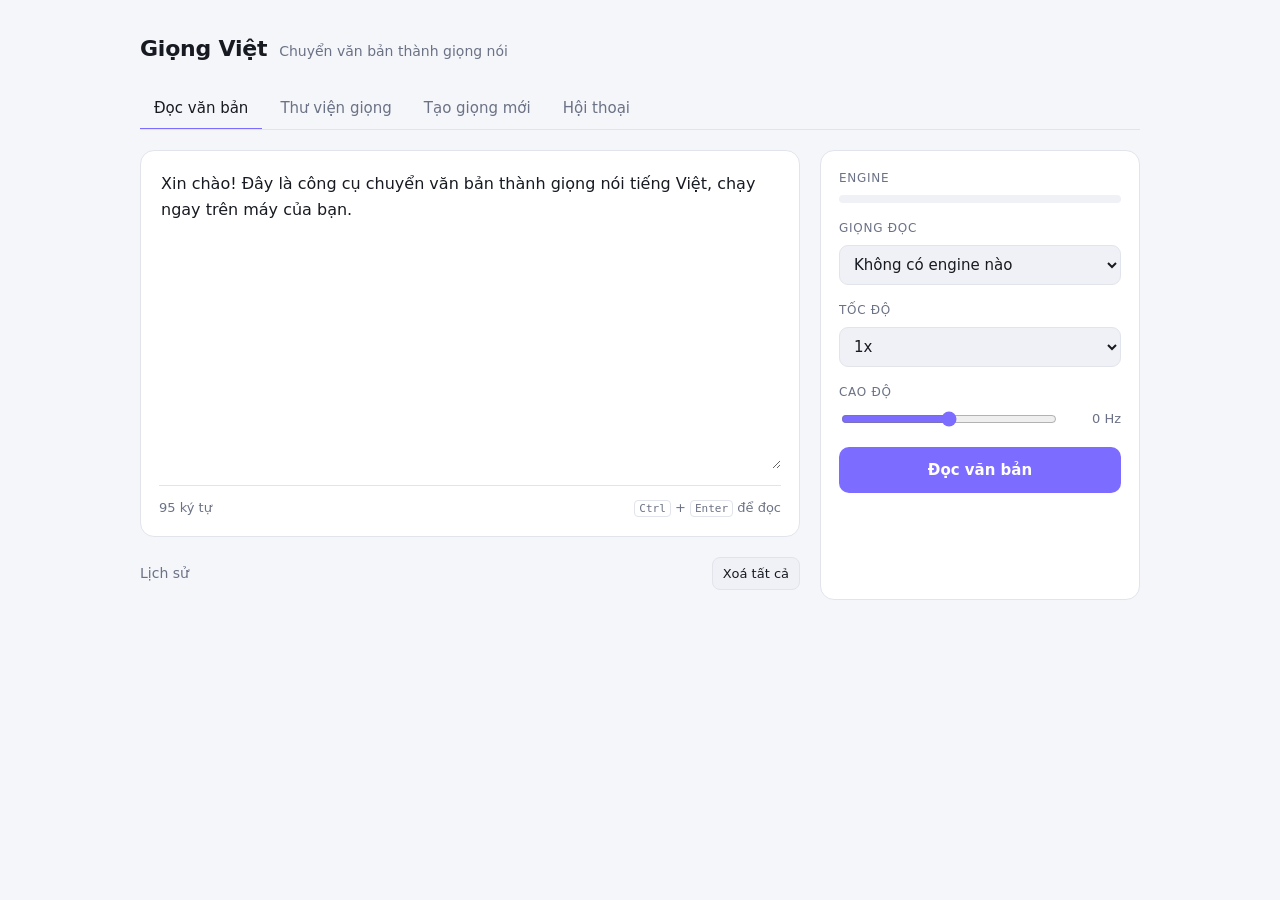
==== static/index.html @ 8b3cb7c2 "Enhance cache management and voice label handling; update UI for emotion tags and history display" ====
<!DOCTYPE html>
<html lang="vi">
<head>
<meta charset="utf-8" />
<meta name="viewport" content="width=device-width, initial-scale=1" />
<title>Giọng Việt — Text to Speech</title>
<style>
  :root {
    --bg: #0f1115; --panel: #171a21; --panel-2: #1e222b; --line: #2a2f3a;
    --text: #e8eaf0; --muted: #8b93a7; --accent: #7c6cff; --accent-2: #5b4ee0;
    --ok: #3ecf8e; --err: #ff6b6b; --warn: #e0a800; --radius: 14px;
  }
  @media (prefers-color-scheme: light) {
    :root { --bg:#f5f6fa; --panel:#fff; --panel-2:#f0f1f6; --line:#e2e4ec; --text:#171a21; --muted:#6b7285; }
  }
  * { box-sizing: border-box; }
  body { margin:0; background:var(--bg); color:var(--text);
         font: 15px/1.5 system-ui, -apple-system, "Segoe UI", Roboto, sans-serif; }
  .wrap { max-width: 1040px; margin: 0 auto; padding: 32px 20px 60px; }
  header { display:flex; align-items:baseline; gap:12px; margin-bottom: 24px; }
  h1 { font-size: 22px; margin:0; letter-spacing:-.01em; }
  header span { color: var(--muted); font-size: 14px; }
  .grid { display:grid; grid-template-columns: minmax(0,1fr) 320px; gap: 20px; }
  @media (max-width: 820px) { .grid { grid-template-columns: minmax(0,1fr); } }
  .card { background:var(--panel); border:1px solid var(--line); border-radius:var(--radius); padding:18px; }
  textarea { width:100%; min-height: 300px; resize: vertical; background:transparent; color:var(--text);
             border:none; outline:none; font: inherit; font-size:16px; line-height:1.65; }
  .bar { display:flex; justify-content:space-between; align-items:center; margin-top:10px;
         padding-top:12px; border-top:1px solid var(--line); color:var(--muted); font-size:13px; }
  label.lb { display:block; font-size:12px; text-transform:uppercase; letter-spacing:.06em;
             color:var(--muted); margin: 16px 0 8px; }
  aside > label.lb:first-child { margin-top: 0; }
  .seg { display:grid; grid-template-columns:repeat(auto-fit,minmax(0,1fr)); background:var(--panel-2); border-radius:10px; padding:4px; gap:4px; }
  .seg button { border:0; background:transparent; color:var(--muted); padding:9px 6px; border-radius:7px;
                cursor:pointer; font:inherit; font-size:13.5px; line-height:1.25; }
  .seg button small { display:block; font-size:11.5px; opacity:.8; }
  .seg button.on { background:var(--panel); color:var(--text); box-shadow:0 1px 3px rgba(0,0,0,.25); }
  .seg button:disabled { opacity:.4; cursor:not-allowed; }
  select, input[type=text] { width:100%; background:var(--panel-2); color:var(--text); border:1px solid var(--line);
           border-radius:9px; padding:9px 10px; font:inherit; }
  .range { display:flex; align-items:center; gap:10px; }
  .range input { flex:1; accent-color: var(--accent); }
  .range output { width:52px; text-align:right; font-variant-numeric: tabular-nums; color:var(--muted); font-size:13px; }
  .drop { display:block; border:1.5px dashed var(--line); border-radius:10px; padding:14px; text-align:center; color:var(--muted);
          font-size:13px; cursor:pointer; }
  .drop.has { border-style:solid; border-color:var(--accent); color:var(--text); }
  .drop input { display:none; }
  .hint { color:var(--muted); font-size:12.5px; margin-top:6px; }
  .go { width:100%; margin-top:18px; padding:12px; border:0; border-radius:10px; cursor:pointer;
        background:var(--accent); color:#fff; font:inherit; font-weight:600; font-size:15px; }
  .go:hover { background:var(--accent-2); }
  .go:disabled { opacity:.6; cursor:progress; }
  .msg { margin-top:10px; font-size:13px; min-height: 1em; }
  .msg.err { color: var(--err); } .msg.ok { color: var(--ok); } .msg.warn { color: var(--warn); }
  .hidden { display:none !important; }
  .history { margin-top: 20px; }
  .history h2 { font-size: 14px; color: var(--muted); font-weight:500; margin: 0 0 10px; }
  .item { background:var(--panel); border:1px solid var(--line); border-radius:12px; padding:12px 14px; margin-bottom:10px; }
  .item .meta { display:flex; justify-content:space-between; gap:10px; font-size:12.5px; color:var(--muted); margin-bottom:8px; }
  .item .txt { font-size:13.5px; margin-bottom:8px; white-space:nowrap; overflow:hidden; text-overflow:ellipsis; }
  .item audio { width:100%; height: 36px; }
  .item a { color: var(--accent); text-decoration:none; }
  .spin { display:inline-block; width:14px; height:14px; border:2px solid #fff6; border-top-color:#fff;
          border-radius:50%; animation: s .7s linear infinite; vertical-align:-2px; margin-right:6px; }
  @keyframes s { to { transform: rotate(360deg); } }
  kbd { font: 11px ui-monospace, monospace; border:1px solid var(--line); border-radius:4px; padding:1px 4px; }
  .chips { display:flex; flex-wrap:wrap; gap:6px; margin-top:10px; }
  .chips button { background:var(--panel-2); color:var(--text); border:1px solid var(--line); border-radius:999px;
                  padding:3px 11px; font:inherit; font-size:12.5px; cursor:pointer; }
  .chips button:hover { border-color:var(--accent); }
  .tabs { display:flex; gap:4px; margin-bottom:20px; border-bottom:1px solid var(--line); overflow-x:auto; scrollbar-width:none; }
  .tabs button { white-space:nowrap; }
  .tabs button { background:none; border:0; border-bottom:2px solid transparent; color:var(--muted); padding:8px 14px;
                 font:inherit; cursor:pointer; margin-bottom:-1px; }
  .tabs button.on { color:var(--text); border-bottom-color:var(--accent); }
  .toolbar { display:grid; grid-template-columns: minmax(0,1fr) 150px 150px 170px auto; gap:10px; margin-bottom:14px; }
  @media (max-width: 820px) { .toolbar { grid-template-columns: 1fr 1fr; } .toolbar input { grid-column: 1 / -1; } }
  .vgrid { display:grid; grid-template-columns: repeat(auto-fill, minmax(250px, 1fr)); gap:14px; }
  .vcard { background:var(--panel); border:1px solid var(--line); border-radius:12px; padding:14px; display:flex; flex-direction:column; gap:8px; min-width:0; }
  .vtop { display:flex; justify-content:space-between; align-items:flex-start; gap:8px; }
  .vname { font-weight:600; overflow-wrap:anywhere; }
  .vmeta { color:var(--muted); font-size:12.5px; }
  .vdesc { font-size:13px; color:var(--muted); overflow-wrap:anywhere; }
  .vtags { display:flex; flex-wrap:wrap; gap:5px; }
  .vtags span { background:var(--panel-2); border-radius:999px; padding:1px 9px; font-size:12px; color:var(--muted); }
  .badge { background:var(--accent); color:#fff; border-radius:6px; padding:0 6px; font-size:11px; font-weight:600; margin-left:6px; vertical-align:1px; }
  .vcard.dim { opacity:.55; }
  .hhead { display:flex; justify-content:space-between; align-items:center; margin-bottom:10px; }
  .hhead h2 { margin:0 !important; }
  .hact { display:flex; gap:6px; margin-top:8px; }
  .warn-ic { color:var(--warn); cursor:help; }
  input[type=number] { width:100%; background:var(--panel-2); color:var(--text); border:1px solid var(--line); border-radius:9px; padding:9px 10px; font:inherit; }
  .crow { display:grid; grid-template-columns:72px 1fr; gap:8px; align-items:center; margin-bottom:8px; }
  .crow b { overflow-wrap:anywhere; }
  .dline { display:grid; grid-template-columns:auto auto minmax(0,1fr) auto; gap:8px; align-items:center; padding:8px 0; border-top:1px solid var(--line); }
  .dline .who { font-weight:600; color:var(--accent); }
  .dline .dtext { font-size:13.5px; overflow-wrap:anywhere; }
  .dline .dact { display:flex; gap:6px; }
  .dline .dtext small { display:block; color:var(--err); }
  .mixgrid { display:grid; grid-template-columns:1fr 1fr; gap:16px; }
  @media (max-width: 820px) { .mixgrid { grid-template-columns:1fr; } }
  .mixrow { display:flex; gap:8px; margin-top:8px; }
  .mixrow select { flex:1; }
  .mixslider { display:grid; grid-template-columns:minmax(0,1fr) minmax(160px,2fr) minmax(0,1fr); align-items:center; gap:12px; margin-top:24px; }
  .mixslider input { accent-color:var(--accent); width:100%; }
  .mixend { font-size:13px; overflow-wrap:anywhere; }
  .mixend:last-child { text-align:right; }
  .mixbtns { display:flex; gap:12px; align-items:center; flex-wrap:wrap; margin-top:14px; }
  .mixbtns .chk { margin-top:0; }
  .mixaudio { width:100%; margin-top:12px; }
  .vact { display:flex; gap:6px; margin-top:auto; padding-top:4px; }
  .btn { background:var(--panel-2); color:var(--text); border:1px solid var(--line); border-radius:8px; padding:6px 10px;
         font:inherit; font-size:13px; cursor:pointer; }
  .btn:hover { border-color:var(--accent); }
  .btn:disabled { opacity:.6; cursor:progress; }
  .btn.pri { background:var(--accent); border-color:var(--accent); color:#fff; font-weight:600; }
  .btn.pri:hover { background:var(--accent-2); }
  .btn.fav { border:0; background:none; padding:0 2px; font-size:18px; line-height:1; color:var(--muted); }
  .btn.fav.on { color:var(--err); }
  .vact .pri { flex:1; }
  dialog { background:var(--panel); color:var(--text); border:1px solid var(--line); border-radius:var(--radius);
           padding:20px; width:min(460px, 92vw); }
  dialog::backdrop { background:rgba(0,0,0,.55); }
  dialog h3 { margin:0 0 4px; font-size:17px; }
  .row2 { display:grid; grid-template-columns:1fr 1fr; gap:10px; }
  .recrow { display:flex; align-items:center; gap:10px; margin-top:8px; font-size:13px; color:var(--muted); }
  .chk { display:flex; gap:8px; align-items:flex-start; margin-top:14px; font-size:13.5px; cursor:pointer; }
  .chk input { margin-top:3px; accent-color:var(--accent); }
  .dlgbtns { display:flex; justify-content:flex-end; gap:8px; margin-top:16px; }
  /* Điện thoại / máy tính bảng: ô soạn → cài đặt (nút tạo audio) → kết quả → lịch sử */
  @media (max-width: 820px) {
    .grid > div:first-child { display:contents; }
    .grid > div:first-child > :first-child { order:1; }
    .grid > aside { order:2; }
    .grid > div:first-child > :nth-child(n+2) { order:3; margin-top:0 !important; }
    .wrap { padding:20px 14px 48px; }
    textarea { min-height:200px; }
  }
  @media (max-width: 520px) {
    header { flex-wrap:wrap; gap:2px 10px; }
    .tabs { gap:0; }
    .tabs button { padding:8px 6px; font-size:13px; }
    .toolbar { grid-template-columns:1fr 1fr; }
    .mixslider { grid-template-columns:1fr 1fr; gap:6px 12px; margin-top:18px; }
    .mixslider input { grid-column:1 / -1; grid-row:2; }
    .dline { grid-template-columns:auto minmax(0,1fr) auto; }
    .dline .dtext { grid-column:1 / -1; order:5; }
    .dline .dact { order:3; }
    .item .meta { flex-wrap:wrap; }
    dialog { padding:16px; }
  }
</style>
</head>
<body>
<div class="wrap">
  <header><h1>Giọng Việt</h1><span>Chuyển văn bản thành giọng nói</span></header>
  <nav class="tabs">
    <button data-tab="tts" class="on">Đọc văn bản</button>
    <button data-tab="lib">Thư viện giọng</button>
    <button data-tab="mix">Tạo giọng mới</button>
    <button data-tab="dia">Hội thoại</button>
  </nav>

  <div id="tab-tts">
  <div class="grid">
    <div>
      <div class="card">
        <textarea id="text" placeholder="Nhập hoặc dán văn bản cần đọc…">Xin chào! Đây là công cụ chuyển văn bản thành giọng nói tiếng Việt, chạy ngay trên máy của bạn.</textarea>
        <div class="chips hidden" id="emoBox"></div>
        <div class="bar"><span id="count">0 ký tự</span><span><kbd>Ctrl</kbd> + <kbd>Enter</kbd> để đọc</span></div>
      </div>
      <div class="history" id="historyBox">
        <div class="hhead"><h2>Lịch sử</h2><button type="button" class="btn" id="histClear">Xoá tất cả</button></div>
        <div id="history"></div>
      </div>
    </div>

    <aside class="card">
      <label class="lb">Engine</label>
      <div class="seg" id="engineSeg"></div>

      <label class="lb">Giọng đọc</label>
      <select id="voice"><option>Đang tải…</option></select>
      <div class="hint" id="voiceHint"></div>

      <label class="lb">Tốc độ</label>
      <select id="speed"><option value="0">1x</option><option value="100">2x</option><option value="200">3x</option></select>

      <div id="pitchBox">
        <label class="lb">Cao độ</label>
        <div class="range"><input type="range" id="pitch" min="-50" max="50" step="5" value="0" /><output id="pitchOut">0 Hz</output></div>
      </div>

      <div id="normBox" class="hidden">
        <label class="chk"><input type="checkbox" id="norm" checked /><span>Chuẩn hoá văn bản (số, ngày, đơn vị…)</span></label>
      </div>

      <div id="cloneBox" class="hidden">
        <label class="lb">Nhân bản giọng (tuỳ chọn)</label>
        <label class="drop" id="drop">
          <input type="file" id="ref" accept="audio/*" />
          <span id="dropTxt">Chọn file audio mẫu 3–8 giây<br/>(wav/mp3, giọng rõ, ít tạp âm)</span>
        </label>
        <div class="hint">Khi có file mẫu, giọng đọc ở trên sẽ được bỏ qua. Muốn dùng lại giọng này về sau, hãy thêm vào Thư viện giọng.</div>
      </div>

      <button class="go" id="go">Đọc văn bản</button>
      <div class="msg" id="msg"></div>
    </aside>
  </div>
  </div>

  <section id="tab-dia" class="hidden">
    <div class="grid">
      <div>
        <div class="card">
          <textarea id="diaScript" spellcheck="false" placeholder="[Tên]: lời thoại…">[Lan]: Chào anh, hôm nay anh khoẻ không?
[Minh]: Anh khoẻ, cảm ơn em [cười].

[Lan]: Vậy thì tốt quá, mình đi dạo nhé.</textarea>
          <div class="chips hidden" id="diaEmo"></div>
          <div class="bar"><span id="diaCount">0 dòng</span><span>Dòng trống = nghỉ dài hơn</span></div>
          <div class="msg" id="diaParseMsg"></div>
          <div class="msg warn" id="diaWarn"></div>
        </div>
        <div class="card hidden" id="diaResult" style="margin-top:20px">
          <progress id="diaProg" max="1" value="0" style="width:100%"></progress>
          <div class="hint" id="diaProgTxt"></div>
          <div id="diaOut" class="hidden">
            <audio id="diaAudio" class="mixaudio" controls></audio>
            <div class="hint"><a id="diaWav" href="#">Tải WAV</a> <a id="diaMp3" href="#" class="hidden">· Tải MP3</a></div>
          </div>
          <div id="diaLines" style="margin-top:12px"></div>
        </div>
        <div class="history" style="margin-top:20px">
          <div class="hhead"><h2>Lịch sử hội thoại</h2><button type="button" class="btn" id="diaHistClear">Xoá tất cả</button></div>
          <div id="diaHistory"></div>
        </div>
      </div>
      <aside class="card">
        <label class="lb">Diễn viên</label>
        <div id="diaCast"><div class="hint">Chưa có người nói nào.</div></div>
        <label class="lb">Tốc độ</label>
        <select id="diaSpeed"><option value="0">1x</option><option value="100">2x</option><option value="200">3x</option></select>
        <div class="row2">
          <div><label class="lb">Nghỉ giữa dòng (ms)</label><input type="number" id="diaGap" value="350" min="0" max="5000" /></div>
          <div><label class="lb">Nghỉ giữa đoạn (ms)</label><input type="number" id="diaGapP" value="800" min="0" max="10000" /></div>
        </div>
        <label class="chk"><input type="checkbox" id="diaNorm" checked /><span>Chuẩn hoá văn bản (chỉ giọng VieNeu)</span></label>
        <button class="go" id="diaGo">Tạo audio</button>
        <div class="msg" id="diaMsg"></div>
        <label class="lb">Dự án</label>
        <select id="diaProjects"><option value="">— chưa có dự án —</option></select>
        <div class="row2" style="margin-top:8px"><button type="button" class="btn" id="diaOpen">Mở</button><button type="button" class="btn" id="diaDelProj">Xoá</button></div>
        <input type="text" id="diaProjName" placeholder="Tên dự án để lưu" style="margin-top:8px" />
        <button type="button" class="btn" id="diaSave" style="margin-top:8px;width:100%">Lưu dự án</button>
      </aside>
    </div>
  </section>

  <section id="tab-mix" class="hidden">
    <div class="card">
      <div class="mixgrid">
        <div>
          <label class="lb">Giọng A</label>
          <input type="text" id="mixQA" placeholder="Tìm giọng A…" />
          <div class="mixrow"><select id="mixA"></select><button type="button" class="btn" id="mixPlayA" title="Nghe giọng A">▶</button></div>
        </div>
        <div>
          <label class="lb">Giọng B</label>
          <input type="text" id="mixQB" placeholder="Tìm giọng B…" />
          <div class="mixrow"><select id="mixB"></select><button type="button" class="btn" id="mixPlayB" title="Nghe giọng B">▶</button></div>
        </div>
      </div>
      <div class="mixslider">
        <span class="mixend" id="mixLblB"></span>
        <input type="range" id="mixSlider" min="0" max="1" step="0.01" value="0.5" />
        <span class="mixend" id="mixLblA"></span>
      </div>
      <div class="hint" id="mixPct" style="text-align:center"></div>
      <label class="lb">Câu thử</label>
      <input type="text" id="mixText" />
      <div class="mixbtns">
        <button type="button" class="btn pri" id="mixPreview">Nghe thử</button>
        <label class="chk"><input type="checkbox" id="mixAuto" checked /><span>Tự nghe thử khi thả thanh trượt</span></label>
        <button type="button" class="btn" id="mixSave">Lưu vào thư viện</button>
      </div>
      <div class="msg" id="mixMsg"></div>
      <audio id="mixAudio" class="mixaudio" controls></audio>
    </div>
  </section>

  <section id="tab-lib" class="hidden">
    <div class="toolbar">
      <input type="text" id="libQ" placeholder="Tìm theo tên, thẻ, mô tả…" />
      <select id="libGender"><option value="">Mọi giới tính</option><option value="nam">Nam</option><option value="nữ">Nữ</option></select>
      <select id="libRegion"><option value="">Mọi vùng miền</option><option value="bac">Bắc</option><option value="trung">Trung</option><option value="nam">Nam</option></select>
      <select id="libScope"><option value="">Tất cả giọng</option><option value="fav">Yêu thích</option><option value="mine">Giọng của tôi</option><option value="preset">Giọng dựng sẵn</option></select>
      <button class="btn pri" id="libAdd" type="button">+ Thêm giọng</button>
    </div>
    <div class="msg" id="libMsg"></div>
    <div class="vgrid" id="libGrid"></div>
  </section>

  <dialog id="dlg">
    <form id="dlgForm" method="dialog">
      <h3 id="dlgTitle">Thêm giọng</h3>
      <label class="lb">Tên giọng</label>
      <input type="text" id="fName" maxlength="60" />
      <div id="fCreateOnly">
        <label class="lb">Engine</label>
        <select id="fEngine"></select>
        <label class="lb">Audio mẫu (3–10 giây là tốt nhất)</label>
        <label class="drop" id="fDrop">
          <input type="file" id="fFile" accept="audio/*" />
          <span id="fDropTxt">Kéo thả file vào đây hoặc bấm để chọn<br/>(wav/mp3, giọng rõ, ít tạp âm)</span>
        </label>
        <div class="recrow"><button type="button" class="btn" id="fRec">● Ghi âm</button><span id="fRecTime"></span></div>
        <div class="hint" id="fInfo"></div>
      </div>
      <div class="row2">
        <div><label class="lb">Giới tính</label>
          <select id="fGender"><option value="">Không rõ</option><option value="nam">Nam</option><option value="nữ">Nữ</option></select></div>
        <div><label class="lb">Vùng miền</label>
          <select id="fRegion"><option value="">Không rõ</option><option value="bac">Bắc</option><option value="trung">Trung</option><option value="nam">Nam</option></select></div>
      </div>
      <label class="lb">Thẻ (cách nhau bằng dấu phẩy)</label>
      <input type="text" id="fTags" placeholder="ví dụ: kể chuyện, ấm áp" />
      <label class="lb">Mô tả</label>
      <input type="text" id="fDesc" maxlength="300" />
      <label class="chk" id="fConsentBox"><input type="checkbox" id="fConsent" /><span>Tôi là chủ giọng nói này hoặc đã được người đó đồng ý</span></label>
      <div class="msg err" id="fErr"></div>
      <div class="dlgbtns">
        <button type="button" class="btn" id="fCancel">Huỷ</button>
        <button type="submit" class="btn pri" id="fSave">Lưu giọng</button>
      </div>
    </form>
  </dialog>
</div>

<script>
const $ = (id) => document.getElementById(id);
const state = { engine: "edge", engines: {}, voices: {} };

const fmtPitch = (v) => (v > 0 ? "+" : "") + v + " Hz";
const setMsg = (t, cls = "") => { $("msg").textContent = t; $("msg").className = "msg " + cls; };

function updateCount() { $("count").textContent = $("text").value.length.toLocaleString("vi-VN") + " ký tự"; }

async function api(url, opts) {
  const res = await fetch(url, opts);
  if (!res.ok) {
    let err = res.statusText;
    try { err = (await res.json()).error || err; } catch {}
    throw new Error(err);
  }
  return res;
}

async function loadVoices(engine) {
  const sel = $("voice");
  if (state.voices[engine]) return fillVoices(state.voices[engine]);
  sel.innerHTML = "<option>Đang tải…</option>";
  sel.disabled = true;
  $("voiceHint").textContent = state.engines[engine]?.loaded === false
    ? "Lần đầu sẽ tải model (vài trăm MB), có thể mất vài phút…" : "";
  try {
    const list = await (await api("/api/voices/" + engine)).json();
    state.voices[engine] = list;
    state.engines[engine].loaded = true;
    if (state.engine === engine) fillVoices(list);
  } catch (e) {
    if (state.engine === engine) { sel.innerHTML = "<option>Không tải được</option>"; $("voiceHint").textContent = e.message; }
  }
}

// Option cho dropdown giọng: giọng không dùng được (vd. giọng mix tạo ở mode khác) bị làm mờ kèm ghi chú.
const voiceOpt = (text, v, value = v.id) => {
  const unusable = v.usable === false;
  const o = new Option(text + (unusable ? ` — ${v.unusable_reason}` : ""), value);
  o.disabled = unusable;
  return o;
};

function fillVoices(list) {
  const sel = $("voice");
  const saved = localStorage.getItem("voice:" + state.engine);
  const opt = (v) => voiceOpt((v.favorite ? "♥ " : "") + (v.source === "preset" ? v.label : (v.source === "mix" ? "🎚️ " : "🎙️ ") + v.label), v);
  const groups = [
    ["Yêu thích", list.filter(v => v.favorite)],
    ["Giọng của tôi", list.filter(v => v.source !== "preset" && !v.favorite)],
    ["Giọng dựng sẵn", list.filter(v => v.source === "preset" && !v.favorite)],
  ].filter(([, g]) => g.length);
  sel.innerHTML = "";
  if (groups.length === 1) sel.append(...groups[0][1].map(opt));
  else for (const [name, g] of groups) {
    const og = document.createElement("optgroup");
    og.label = name;
    og.append(...g.map(opt));
    sel.append(og);
  }
  if (saved && list.some(v => v.id === saved && v.usable !== false)) sel.value = saved;
  sel.disabled = false;
  $("voiceHint").textContent = "";
}

const caps = () => state.engines[state.engine]?.capabilities || {};

function renderEngines() {
  const seg = $("engineSeg");
  seg.innerHTML = "";
  for (const [id, e] of Object.entries(state.engines)) {
    const b = document.createElement("button");
    b.dataset.engine = id;
    b.append(e.label);
    const small = document.createElement("small");
    small.textContent = e.available ? e.description : `chưa cài · ${e.install_hint}`;
    b.append(small);
    if (!e.available) { b.disabled = true; b.title = `Chưa cài ${e.label}: ${e.install_hint}`; }
    b.addEventListener("click", () => setEngine(id));
    seg.append(b);
  }
}

// Thanh nút chèn thẻ cảm xúc dùng chung cho ô văn bản (tab Đọc) và ô kịch bản (tab Hội thoại).
// longPause: ở tab Đọc là xuống dòng (VieNeu tách thành đoạn mới, nghỉ ≥ 0.7 s); ở tab Hội thoại là dòng trống
// (khoảng nghỉ paragraph_gap_ms do server chèn, đúng với mọi engine).
function emotionBar(box, ta, tags, longPause = "\n") {
  box.replaceChildren();
  box.classList.remove("hidden");
  const add = (label, text, title) => {
    const b = document.createElement("button");
    b.type = "button";
    b.textContent = label;
    if (title) b.title = title;
    b.addEventListener("click", () => {
      const next = ta.value[ta.selectionEnd] ?? "";
      ta.setRangeText(text.endsWith(" ") && /\s/.test(next) ? text.trimEnd() : text, ta.selectionStart, ta.selectionEnd, "end");
      ta.focus();
      ta.dispatchEvent(new Event("input")); // cập nhật bộ đếm / parse kịch bản
    });
    box.append(b);
  };
  for (const tag of tags) add(tag, tag);
  add("Nghỉ ngắn", ", ", "Chèn dấu phẩy");
  add("Nghỉ dài", longPause, longPause === "\n" ? "Chèn xuống dòng (nghỉ dài hơn)" : "Chèn dòng trống (nghỉ dài hơn)");
}
const renderEmotionTags = (tags) => emotionBar($("emoBox"), $("text"), tags);
const allEmotionTags = () => [...new Set(Object.values(state.engines).filter(e => e.available).flatMap(e => e.capabilities.emotion_tags || []))];

function setEngine(engine) {
  state.engine = engine;
  document.querySelectorAll("#engineSeg button").forEach(b => b.classList.toggle("on", b.dataset.engine === engine));
  const c = caps();
  $("pitchBox").classList.toggle("hidden", !c.pitch);
  $("cloneBox").classList.toggle("hidden", !c.clone);
  $("normBox").classList.toggle("hidden", !c.normalize);
  renderEmotionTags(c.emotion_tags || []);
  localStorage.setItem("engine", engine);
  loadVoices(engine);
}

async function generate() {
  const text = $("text").value.trim();
  if (!text) return setMsg("Hãy nhập văn bản.", "err");
  const fd = new FormData();
  fd.append("text", text);
  fd.append("engine", state.engine);
  fd.append("voice", $("voice").value);
  fd.append("speed", $("speed").value);
  fd.append("pitch", $("pitch").value);
  fd.append("normalize", $("norm").checked);
  const ref = caps().clone ? $("ref").files[0] : null;
  if (ref) fd.append("ref_audio", ref);

  const btn = $("go");
  btn.disabled = true;
  btn.innerHTML = '<span class="spin"></span>Đang tạo giọng…';
  setMsg(state.engines[state.engine]?.local ? "Engine chạy trên máy, văn bản dài có thể mất một lúc." : "");
  const t0 = performance.now();
  try {
    const res = await api("/api/tts", { method: "POST", body: fd });
    const blob = await res.blob();
    const secs = ((performance.now() - t0) / 1000).toFixed(1);
    loadHistory("tts", true); // lịch sử lưu ở server; bản mới nhất tự phát
    const warn = res.headers.get("X-TTS-Warning");
    if (warn) setMsg(`Xong sau ${secs}s. ⚠ ${decodeURIComponent(warn)}`, "warn");
    else setMsg(`Xong sau ${secs}s`, "ok");
  } catch (e) {
    setMsg(e.message, "err");
  } finally {
    btn.disabled = false;
    btn.textContent = "Đọc văn bản";
  }
}

// ── lịch sử (data/history, 50 bản gần nhất) ──
const HIST_BOX = { tts: "history", dialogue: "diaHistory" };
const fmtTime = (iso) => new Date(iso).toLocaleString("vi-VN", { hour12: false, dateStyle: "short", timeStyle: "short" });

function histTitle(m) {
  if (m.kind === "dialogue") return `Hội thoại · ${m.lines} dòng · ${m.seconds}s`;
  const v = state.voices[m.engine]?.find(x => x.id === m.voice);
  const who = m.cloned_ref ? "giọng nhân bản" : (m.voice_label || (v ? v.name || v.label : m.voice) || "mặc định") + (m.voice_deleted ? " (đã xoá)" : "");
  return `${state.engines[m.engine]?.label || m.engine} · ${who}`;
}

async function loadHistory(kind, play = false) {
  const box = $(HIST_BOX[kind]);
  try {
    const items = await (await api("/api/history?kind=" + kind)).json();
    box.replaceChildren(...items.map(historyItem));
    if (!items.length) box.append(h("div", "hint", "Chưa có bản nào."));
    if (play) box.querySelector("audio")?.play().catch(() => {});
  } catch (e) { box.textContent = e.message; }
}

function historyItem(m) {
  const url = `/api/history/${m.id}/audio`;
  const audio = h("audio");
  audio.controls = true; audio.preload = "none"; audio.src = url;
  const dl = h("a", "", `Tải ${m.ext.toUpperCase()}`);
  dl.href = url; dl.download = `giong-noi.${m.ext}`;
  return h("div", "item",
    h("div", "meta", h("span", "", `${histTitle(m)} · ${fmtTime(m.created_at)}`), dl),
    h("div", "txt", m.kind === "dialogue" ? m.script : m.text), audio,
    h("div", "hact", btn("Dùng lại", "Mở lại văn bản và giọng này", () => reuseHistory(m)), btn("Xoá", "Xoá bản này", () => deleteHistory(m))));
}

function reuseHistory(m) {
  if (m.kind === "dialogue") {
    showTab("dia");
    $("diaScript").value = m.script; $("diaSpeed").value = String(m.speed);
    $("diaGap").value = m.gap_ms; $("diaGapP").value = m.paragraph_gap_ms; $("diaNorm").checked = m.normalize !== false;
    dia.cast = Object.fromEntries(Object.entries(m.cast).map(([n, c]) => [n, c.engine + "|" + c.voice]));
    return parseDia();
  }
  showTab("tts");
  $("text").value = m.text; updateCount();
  $("speed").value = String(m.speed); $("pitch").value = m.pitch; $("pitchOut").textContent = fmtPitch(m.pitch);
  $("norm").checked = m.normalize !== false;
  if (m.voice) localStorage.setItem("voice:" + m.engine, m.voice);
  setEngine(m.engine);
  setMsg(m.cloned_ref ? "Bản gốc dùng file giọng mẫu; hãy chọn lại file nếu muốn dùng nó." : "");
}

async function deleteHistory(m) {
  try { await api("/api/history/" + m.id, { method: "DELETE" }); loadHistory(m.kind); }
  catch (e) { (m.kind === "dialogue" ? diaMsg : setMsg)(e.message, "err"); }
}

async function clearHistory(kind) {
  if (!confirm("Xoá toàn bộ lịch sử này? Không thể hoàn tác.")) return;
  try { await api("/api/history?kind=" + kind, { method: "DELETE" }); loadHistory(kind); }
  catch (e) { (kind === "dialogue" ? diaMsg : setMsg)(e.message, "err"); }
}

function updateDrop() {
  const f = $("ref").files[0];
  $("drop").classList.toggle("has", !!f);
  $("dropTxt").innerHTML = f ? `🎙️ ${f.name}<br/><small>Bấm để đổi file</small>`
                             : "Chọn file audio mẫu 3–8 giây<br/>(wav/mp3, giọng rõ, ít tạp âm)";
}

// ── sự kiện ──
$("text").addEventListener("input", updateCount);
$("text").addEventListener("keydown", (e) => { if (e.key === "Enter" && (e.ctrlKey || e.metaKey)) generate(); });
$("pitch").addEventListener("input", (e) => $("pitchOut").textContent = fmtPitch(+e.target.value));
$("voice").addEventListener("change", (e) => localStorage.setItem("voice:" + state.engine, e.target.value));
$("ref").addEventListener("change", updateDrop);
$("go").addEventListener("click", generate);

(async () => {
  updateCount();
  try { state.engines = await (await api("/api/engines")).json(); } catch {}
  renderEngines();
  const saved = localStorage.getItem("engine");
  const usable = (id) => state.engines[id]?.available;
  const first = Object.keys(state.engines).find(usable);
  if (first) { setEngine(usable(saved) ? saved : first); loadHistory("tts"); }
  else $("voice").innerHTML = "<option>Không có engine nào</option>";
})();

// ───────────── Thư viện giọng ─────────────
const lib = { all: [], loaded: false };
const REGION = { bac: "Bắc", trung: "Trung", nam: "Nam" };
const PREVIEW_TEXT = "Xin chào, đây là giọng đọc thử.";
const previewCache = new Map();
let player = null;

const h = (tag, cls, ...kids) => { const e = document.createElement(tag); if (cls) e.className = cls; e.append(...kids); return e; };
const btn = (txt, title, fn, cls = "") => {
  const b = h("button", "btn " + cls, txt);
  b.type = "button"; b.title = title; b.addEventListener("click", () => fn(b));
  return b;
};
const libMsg = (t, cls = "") => { $("libMsg").textContent = t; $("libMsg").className = "msg " + cls; };
const isLib = (v) => v.id.startsWith("lib:");

function showTab(name) {
  for (const id of ["tts", "lib", "mix", "dia"]) $("tab-" + id).classList.toggle("hidden", id !== name);
  document.querySelectorAll(".tabs button").forEach(b => b.classList.toggle("on", b.dataset.tab === name));
  if (name === "lib") loadLibrary();
  if (name === "mix") loadMix();
  if (name === "dia") loadDia();
}

async function loadLibrary() {
  if (!lib.loaded) {
    const slow = Object.values(state.engines).some(e => e.available && e.local && !e.loaded);
    libMsg(slow ? "Lần đầu sẽ tải model VieNeu, có thể mất vài phút…" : "Đang tải…");
  }
  try {
    const res = await api("/api/voices");
    lib.all = await res.json();
    mix.voices = []; dia.voices = []; // danh sách giọng trong tab Tạo giọng mới / Hội thoại tải lại khi mở
    lib.loaded = true;
    for (const v of lib.all) if (state.engines[v.engine]) state.engines[v.engine].loaded = true;
    const warn = res.headers.get("X-TTS-Warning");
    warn ? libMsg("⚠ " + decodeURIComponent(warn), "warn") : libMsg("");
    renderLibrary();
  } catch (e) { libMsg(e.message, "err"); }
}

function renderLibrary() {
  const q = $("libQ").value.trim().toLowerCase(), g = $("libGender").value, r = $("libRegion").value, s = $("libScope").value;
  const rank = (v) => (v.favorite ? 0 : v.source !== "preset" ? 1 : 2);
  const list = lib.all.filter(v =>
    (!g || v.gender === g) && (!r || v.region === r) &&
    (!s || (s === "fav" ? v.favorite : s === "mine" ? v.source !== "preset" : v.source === "preset")) &&
    (!q || [v.name || v.label, v.description, ...(v.tags || [])].join(" ").toLowerCase().includes(q))
  ).sort((a, b) => rank(a) - rank(b));
  const grid = $("libGrid");
  grid.replaceChildren(...list.map(voiceCard));
  if (!list.length && lib.loaded) grid.append(h("div", "hint", "Không có giọng nào khớp."));
}

function voiceCard(v) {
  const mine = v.source !== "preset";
  const meta = [v.gender && v.gender[0].toUpperCase() + v.gender.slice(1), REGION[v.region], state.engines[v.engine]?.label]
    .filter(Boolean).join(" · ");
  const fav = btn(v.favorite ? "♥" : "♡", v.favorite ? "Bỏ yêu thích" : "Yêu thích", () => toggleFav(v), "fav" + (v.favorite ? " on" : ""));
  const act = h("div", "vact", btn("▶", "Nghe thử", (b) => preview(v, b)), btn("Dùng giọng này", "Chuyển sang tab đọc với giọng này", () => useVoice(v), "pri"));
  if (isLib(v)) act.append(btn("✎", "Sửa", () => openDlg(v)), btn("🗑", "Xoá", () => deleteVoice(v)));
  if (v.usable === false) act.querySelectorAll("button").forEach(b => { if (b.textContent === "▶" || b.classList.contains("pri")) b.disabled = true; });
  const mixed = v.source === "mix", pct = Math.round((v.slider ?? 0.5) * 100);
  const nameEl = h("div", "vname", (mixed ? "🎚️ " : mine ? "🎙️ " : "") + (v.name || v.label));
  if (mixed) nameEl.append(h("span", "badge", "Trộn"));
  const card = h("div", "vcard", h("div", "vtop", nameEl, fav), h("div", "vmeta", meta));
  if ((v.tags || []).length) card.append(h("div", "vtags", ...v.tags.map(t => h("span", "", t))));
  if (mixed) card.append(h("div", "vdesc", `${v.voice_a_name} × ${v.voice_b_name} (A ${pct}% · B ${100 - pct}%)`));
  if (mine && v.description) card.append(h("div", "vdesc", v.description));
  if (v.usable === false) { card.classList.add("dim"); card.append(h("div", "vdesc", "⚠ " + v.unusable_reason)); }
  card.append(act);
  return card;
}

async function toggleFav(v) {
  const on = !v.favorite;
  v.favorite = on; renderLibrary();
  const fd = new FormData();
  fd.append("engine", v.engine); fd.append("voice", v.id); fd.append("favorite", on);
  try { await api("/api/favorites", { method: "POST", body: fd }); state.voices = {}; }
  catch (e) { v.favorite = !on; renderLibrary(); libMsg(e.message, "err"); }
}

async function preview(v, b, report = libMsg) {
  player?.pause();
  const old = b.textContent;
  b.disabled = true; b.textContent = "…";
  try {
    const key = v.engine + ":" + v.id;
    let url = previewCache.get(key);
    if (!url) {
      let res;
      if (isLib(v)) res = await api("/api/library/" + v.id.slice(4) + "/preview");
      else {
        const fd = new FormData();
        fd.append("text", PREVIEW_TEXT); fd.append("engine", v.engine); fd.append("voice", v.id);
        res = await api("/api/tts", { method: "POST", body: fd });
      }
      url = URL.createObjectURL(await res.blob());
      previewCache.set(key, url);
    }
    player = new Audio(url);
    await player.play();
  } catch (e) { report(e.message, "err"); }
  finally { b.disabled = false; b.textContent = old; }
}

function useVoice(v) {
  localStorage.setItem("voice:" + v.engine, v.id);
  showTab("tts");
  setEngine(v.engine);
}

async function deleteVoice(v) {
  if (!confirm(`Xoá giọng "${v.name}"? Không thể hoàn tác.`)) return;
  try {
    await api("/api/library/" + v.id.slice(4), { method: "DELETE" });
    previewCache.delete(v.engine + ":" + v.id);
    state.voices = {};
    if (localStorage.getItem("voice:" + v.engine) === v.id) localStorage.removeItem("voice:" + v.engine);
    await loadLibrary();
  } catch (e) { libMsg(e.message, "err"); }
}

// ── hộp thoại thêm / sửa giọng ──
const dlgState = { editing: null, file: null, bad: false, rec: null };

function openDlg(v = null, mixing = null) {
  dlgState.editing = v; dlgState.mix = mixing; dlgState.file = null; dlgState.bad = false;
  const clonable = Object.entries(state.engines).filter(([, e]) => e.available && e.capabilities.clone);
  if (!v && !mixing && !clonable.length) return libMsg("Không có engine nào hỗ trợ nhân bản giọng.", "err");
  $("dlgTitle").textContent = mixing ? "Lưu giọng trộn" : v ? "Sửa giọng" : "Thêm giọng";
  $("fCreateOnly").classList.toggle("hidden", !!(v || mixing));
  $("fConsentBox").classList.toggle("hidden", !!(v || mixing));
  $("fEngine").replaceChildren(...clonable.map(([id, e]) => new Option(e.label, id)));
  $("fName").value = v?.name || mixing?.name || ""; $("fGender").value = v?.gender || mixing?.gender || "";
  $("fRegion").value = v?.region || mixing?.region || "";
  $("fTags").value = (v?.tags || (mixing ? ["trộn"] : [])).join(", "); $("fDesc").value = v?.description || "";
  $("fConsent").checked = false; $("fErr").textContent = ""; $("fInfo").textContent = ""; $("fInfo").className = "hint";
  $("fFile").value = ""; $("fDrop").classList.remove("has");
  $("fDropTxt").innerHTML = "Kéo thả file vào đây hoặc bấm để chọn<br/>(wav/mp3, giọng rõ, ít tạp âm)";
  $("dlg").showModal();
}

async function audioDuration(file) {
  try {
    const ctx = new AudioContext();
    const buf = await ctx.decodeAudioData(await file.arrayBuffer());
    ctx.close();
    return buf.duration;
  } catch { return null; } // trình duyệt không giải mã được: để server kiểm tra
}

async function setSample(file) {
  dlgState.file = file; dlgState.bad = false;
  $("fDrop").classList.add("has");
  $("fDropTxt").innerHTML = "";
  $("fDropTxt").append(`🎙️ ${file.name}`);
  const info = $("fInfo");
  info.className = "hint"; info.textContent = "Đang đọc thời lượng…";
  const d = await audioDuration(file);
  if (d === null) info.textContent = "Không xem được thời lượng; server sẽ kiểm tra khi lưu.";
  else if (d < 3) { dlgState.bad = true; info.className = "msg err"; info.textContent = `Audio quá ngắn (${d.toFixed(1)}s). Cần 3–30 giây.`; }
  else if (d > 30) { dlgState.bad = true; info.className = "msg err"; info.textContent = `Audio quá dài (${d.toFixed(1)}s). Cần 3–30 giây.`; }
  else if (d > 10) { info.className = "msg warn"; info.textContent = `Thời lượng ${d.toFixed(1)}s. Nên dùng mẫu 3–10 giây.`; }
  else { info.className = "msg ok"; info.textContent = `Thời lượng ${d.toFixed(1)}s.`; }
}

function encodeWav(buf) {
  const n = buf.length, ch = buf.numberOfChannels, pcm = new Int16Array(n);
  for (let i = 0; i < n; i++) {
    let s = 0;
    for (let c = 0; c < ch; c++) s += buf.getChannelData(c)[i];
    pcm[i] = Math.max(-1, Math.min(1, s / ch)) * 0x7fff;
  }
  const dv = new DataView(new ArrayBuffer(44 + n * 2));
  const str = (o, t) => [...t].forEach((c, i) => dv.setUint8(o + i, c.charCodeAt(0)));
  str(0, "RIFF"); dv.setUint32(4, 36 + n * 2, true); str(8, "WAVEfmt ");
  dv.setUint32(16, 16, true); dv.setUint16(20, 1, true); dv.setUint16(22, 1, true);
  dv.setUint32(24, buf.sampleRate, true); dv.setUint32(28, buf.sampleRate * 2, true);
  dv.setUint16(32, 2, true); dv.setUint16(34, 16, true); str(36, "data"); dv.setUint32(40, n * 2, true);
  new Int16Array(dv.buffer, 44).set(pcm);
  return new File([dv.buffer], "ghi-am.wav", { type: "audio/wav" });
}

// MediaRecorder cho webm/ogg; giải mã ngay trong trình duyệt rồi gửi WAV để engine/server khỏi phụ thuộc codec.
async function recordedToFile(blob) {
  try {
    const ctx = new AudioContext();
    const buf = await ctx.decodeAudioData(await blob.arrayBuffer());
    ctx.close();
    return encodeWav(buf);
  } catch { return new File([blob], "ghi-am." + (blob.type.includes("ogg") ? "ogg" : "webm"), { type: blob.type }); }
}

async function toggleRec() {
  if (dlgState.rec) return dlgState.rec.stop();
  let stream;
  try { stream = await navigator.mediaDevices.getUserMedia({ audio: true }); }
  catch { $("fErr").textContent = "Không truy cập được micro (hãy cho phép quyền micro)."; return; }
  $("fErr").textContent = "";
  const rec = new MediaRecorder(stream), chunks = [], t0 = Date.now();
  rec.ondataavailable = (e) => chunks.push(e.data);
  const tick = setInterval(() => {
    const s = (Date.now() - t0) / 1000;
    $("fRecTime").textContent = s.toFixed(0) + "s";
    if (s >= 30) rec.stop();
  }, 250);
  rec.onstop = async () => {
    clearInterval(tick);
    stream.getTracks().forEach(t => t.stop());
    dlgState.rec = null;
    $("fRec").textContent = "● Ghi âm"; $("fRecTime").textContent = "";
    if (chunks.length) setSample(await recordedToFile(new Blob(chunks, { type: rec.mimeType })));
  };
  dlgState.rec = rec;
  rec.start();
  $("fRec").textContent = "■ Dừng";
}

async function submitDlg(e) {
  e.preventDefault();
  const err = (t) => { $("fErr").textContent = t; };
  const v = dlgState.editing, mixing = dlgState.mix;
  if (!$("fName").value.trim()) return err("Hãy nhập tên giọng.");
  const fd = new FormData();
  fd.append("name", $("fName").value.trim()); fd.append("gender", $("fGender").value); fd.append("region", $("fRegion").value);
  fd.append("tags", $("fTags").value); fd.append("description", $("fDesc").value.trim());
  if (mixing) {
    fd.append("engine", mix.engine); fd.append("voice_a", mixing.a); fd.append("voice_b", mixing.b); fd.append("slider", mixing.slider);
  } else if (!v) {
    if (!dlgState.file) return err("Hãy chọn hoặc ghi âm audio mẫu.");
    if (dlgState.bad) return err("Audio mẫu phải dài 3–30 giây.");
    if (!$("fConsent").checked) return err("Cần xác nhận bạn là chủ giọng nói hoặc đã được người đó đồng ý.");
    fd.append("engine", $("fEngine").value); fd.append("consent", "true"); fd.append("ref_audio", dlgState.file);
  }
  const save = $("fSave");
  save.disabled = true; save.textContent = v ? "Đang lưu…" : "Đang xử lý…";
  err("");
  try {
    await api(mixing ? "/api/mix/save" : v ? "/api/library/" + v.id.slice(4) : "/api/library", { method: v ? "PATCH" : "POST", body: fd });
    $("dlg").close();
    state.voices = {};
    await loadLibrary();
    if (mixing) { mixMsg(`Đã lưu "${$("fName").value.trim()}" vào thư viện.`, "ok"); loadMix(); }
  } catch (ex) { err(ex.message); }
  finally { save.disabled = false; save.textContent = "Lưu giọng"; }
}

document.querySelectorAll(".tabs button").forEach(b => b.addEventListener("click", () => showTab(b.dataset.tab)));
for (const id of ["libQ", "libGender", "libRegion", "libScope"]) $(id).addEventListener("input", renderLibrary);
$("libAdd").addEventListener("click", () => openDlg());
$("dlgForm").addEventListener("submit", submitDlg);
$("fCancel").addEventListener("click", () => $("dlg").close());
$("dlg").addEventListener("close", () => dlgState.rec?.stop());
$("fFile").addEventListener("change", (e) => e.target.files[0] && setSample(e.target.files[0]));
$("fRec").addEventListener("click", toggleRec);
$("fDrop").addEventListener("dragover", (e) => e.preventDefault());
$("fDrop").addEventListener("drop", (e) => { e.preventDefault(); const f = e.dataTransfer.files[0]; if (f) setSample(f); });

// ───────────── Tạo giọng mới (trộn giọng) ─────────────
const mix = { voices: [], engine: null, abort: null, timer: null };
const mixMsg = (t, cls = "") => { $("mixMsg").textContent = t; $("mixMsg").className = "msg " + cls; };
const mixVoice = (side) => mix.voices.find(v => v.id === $("mix" + side).value);
const mixName = (v) => v ? v.name || v.label : "…";
const mixLabel = (v) => (v.favorite ? "♥ " : "") + (v.source === "mix" ? "🎚️ " : v.source !== "preset" ? "🎙️ " : "") + mixName(v);

function fillMixSelect(side) {
  const sel = $("mix" + side), q = $("mixQ" + side).value.trim().toLowerCase(), cur = sel.value;
  const list = mix.voices.filter(v => !q || [mixName(v), v.description, ...(v.tags || [])].join(" ").toLowerCase().includes(q));
  const opts = list.map(v => voiceOpt(mixLabel(v), v));
  const curV = mix.voices.find(v => v.id === cur);
  // Ô tìm chỉ lọc: giọng đang chọn bị lọc mất vẫn hiện ở đầu danh sách và giữ nguyên lựa chọn.
  if (curV && !list.includes(curV)) opts.unshift(voiceOpt(mixLabel(curV) + " (đang chọn)", curV));
  sel.replaceChildren(...opts);
  if (curV) sel.value = cur;
  updateMixLabels();
}

function updateMixLabels() {
  const s = +$("mixSlider").value, pct = Math.round(s * 100);
  $("mixLblA").textContent = "Giọng A: " + mixName(mixVoice("A"));
  $("mixLblB").textContent = "Giọng B: " + mixName(mixVoice("B"));
  $("mixPct").textContent = `A ${pct}% · B ${100 - pct}%`;
}

async function loadMix() {
  mix.engine = Object.keys(state.engines).find(id => state.engines[id].available && state.engines[id].capabilities.mix);
  if (!mix.engine) return mixMsg("Không có engine nào hỗ trợ trộn giọng.", "err");
  if (!$("mixText").value) $("mixText").value = PREVIEW_MIX_TEXT;
  if (mix.voices.length) return;
  if (!state.engines[mix.engine].loaded) mixMsg("Lần đầu sẽ tải model, có thể mất vài phút…");
  try {
    mix.voices = await (await api("/api/voices/" + mix.engine)).json();
    state.engines[mix.engine].loaded = true;
    const hadA = $("mixA").value, hadB = $("mixB").value;
    fillMixSelect("A"); fillMixSelect("B");
    if (!hadA && !hadB && mix.voices.length > 1) $("mixB").selectedIndex = 1; // mặc định hai giọng đầu danh sách
    updateMixLabels();
    mixMsg("");
  } catch (e) { mixMsg(e.message, "err"); }
}

async function mixPreview() {
  clearTimeout(mix.timer);
  mix.abort?.abort();
  const a = $("mixA").value, b = $("mixB").value;
  if (!a || !b) return;
  if (a === b) return mixMsg("Hãy chọn hai giọng khác nhau.", "err");
  const ctl = mix.abort = new AbortController();
  const fd = new FormData();
  fd.append("engine", mix.engine); fd.append("voice_a", a); fd.append("voice_b", b);
  fd.append("slider", $("mixSlider").value); fd.append("text", $("mixText").value);
  mixMsg("Đang tạo giọng trộn…");
  try {
    const blob = await (await api("/api/mix", { method: "POST", body: fd, signal: ctl.signal })).blob();
    const audio = $("mixAudio");
    if (audio.src.startsWith("blob:")) URL.revokeObjectURL(audio.src);
    audio.src = URL.createObjectURL(blob);
    audio.play().catch(() => {});
    mixMsg("");
  } catch (e) { if (e.name !== "AbortError") mixMsg(e.message, "err"); }
  finally { if (mix.abort === ctl) mix.abort = null; }
}

function openMixSave() {
  const a = mixVoice("A"), b = mixVoice("B");
  if (!a || !b || a.id === b.id) return mixMsg("Hãy chọn hai giọng khác nhau.", "err");
  openDlg(null, {
    a: a.id, b: b.id, slider: $("mixSlider").value, name: `${mixName(a)} × ${mixName(b)}`.slice(0, 60),
    gender: a.gender === b.gender ? a.gender || "" : "", region: a.region === b.region ? a.region || "" : "",
  });
}

const PREVIEW_MIX_TEXT = "Xin chào, hôm nay trời đẹp quá, mình đi dạo nhé.";
for (const side of ["A", "B"]) {
  $("mixQ" + side).addEventListener("input", () => fillMixSelect(side));
  $("mix" + side).addEventListener("change", updateMixLabels);
  $("mixPlay" + side).addEventListener("click", (e) => { const v = mixVoice(side); if (v) preview(v, e.currentTarget, mixMsg); });
}
$("mixSlider").addEventListener("input", updateMixLabels);
$("mixSlider").addEventListener("change", () => {  // thả thanh trượt: 600 ms sau tự nghe thử
  clearTimeout(mix.timer);
  if ($("mixAuto").checked) mix.timer = setTimeout(mixPreview, 600);
});
$("mixPreview").addEventListener("click", mixPreview);
$("mixSave").addEventListener("click", openMixSave);
// ───────────── Hội thoại ─────────────
const dia = { voices: [], cast: {}, speakers: [], job: null, ver: 0, timer: null, parseTimer: null, parseSeq: 0 };
const HINT_F = ["chị", "bà", "cô", "mẹ", "dì", "lan", "hoa", "mai", "linh", "hương", "thảo", "ngọc", "trang", "thu", "nga", "my", "vy", "huệ", "cúc"];
const HINT_M = ["anh", "ông", "bác", "chú", "cậu", "thầy", "bố", "minh", "nam", "hùng", "dũng", "tuấn", "khoa", "long", "phong", "hải", "đức", "sơn"];
const diaMsg = (t, cls = "") => { $("diaMsg").textContent = t; $("diaMsg").className = "msg " + cls; };
const diaKey = (v) => v.engine + "|" + v.id;
const diaSplit = (k) => { const i = k.indexOf("|"); return { engine: k.slice(0, i), voice: k.slice(i + 1) }; };
const nameGender = (name) => {
  const t = name.toLowerCase().split(/\s+/);
  return t.some(x => HINT_F.includes(x)) ? "nữ" : t.some(x => HINT_M.includes(x)) ? "nam" : "";
};

async function loadDia() {
  loadProjects();
  emotionBar($("diaEmo"), $("diaScript"), allEmotionTags(), "\n\n");
  loadHistory("dialogue");
  if (!dia.voices.length) {
    diaMsg("Đang tải danh sách giọng…");
    try { dia.voices = await (await api("/api/voices")).json(); }
    catch (e) { return diaMsg(e.message, "err"); }
    diaMsg("");
  }
  parseDia();
}

// Dòng có thẻ cảm xúc mà giọng của người nói không hỗ trợ (edge): thẻ sẽ bị bỏ khi tạo audio.
const NO_TAG_HINT = "edge không hỗ trợ thẻ, sẽ bị bỏ";
function unsupportedTags(speaker, text) {
  const key = dia.cast[speaker];
  if (!key) return [];
  const own = new Set(state.engines[diaSplit(key).engine]?.capabilities.emotion_tags || []);
  const known = allEmotionTags();
  return (text.match(/\[[^\]]+\]/g) || []).filter(t => known.includes(t) && !own.has(t));
}

function updateDiaWarn() {
  const bad = (dia.lines || []).filter(l => unsupportedTags(l.speaker, l.text).length).map(l => l.i + 1);
  $("diaWarn").textContent = bad.length ? `⚠ Dòng ${bad.join(", ")}: ${NO_TAG_HINT}.` : "";
}

function suggestCast(names) {
  if (!dia.voices.length) return; // chưa tải giọng: không xoá cast đã có
  const valid = new Set(dia.voices.filter(v => v.usable !== false).map(diaKey));
  for (const n of names) if (dia.cast[n] && !valid.has(dia.cast[n])) delete dia.cast[n];
  const todo = names.filter(n => !dia.cast[n]);
  if (!todo.length || !dia.voices.length) return;
  // Ưu tiên giọng tiếng Việt, engine chất lượng cao (có clone) trước; mỗi người một giọng khác nhau khi còn giọng.
  const pool = dia.voices.filter(v => v.usable !== false && (!v.lang || v.lang.startsWith("vi")))
    .sort((a, b) => !!state.engines[b.engine]?.capabilities.clone - !!state.engines[a.engine]?.capabilities.clone);
  const used = new Set(names.map(n => dia.cast[n]).filter(Boolean));
  let alt = 0;
  for (const n of todo) {
    const g = nameGender(n) || (++alt % 2 ? "nữ" : "nam"); // tên không gợi ý giới tính thì luân phiên nữ / nam
    const free = pool.filter(v => !used.has(diaKey(v)));
    const pick = free.find(v => v.gender === g) || free[0] || pool.find(v => v.gender === g) || pool[0];
    if (pick) { dia.cast[n] = diaKey(pick); used.add(diaKey(pick)); }
  }
}

function renderCast() {
  const box = $("diaCast");
  if (!dia.speakers.length) return box.replaceChildren(h("div", "hint", "Chưa có người nói nào. Viết [Tên]: lời thoại trong kịch bản."));
  box.replaceChildren(...dia.speakers.map(name => {
    const sel = document.createElement("select");
    sel.append(new Option("— chọn giọng —", ""));
    for (const [eid, e] of Object.entries(state.engines)) {
      const vs = dia.voices.filter(v => v.engine === eid);
      if (!vs.length) continue;
      const og = document.createElement("optgroup");
      og.label = e.label;
      og.append(...vs.map(v => voiceOpt(mixLabel(v), v, diaKey(v))));
      sel.append(og);
    }
    sel.value = dia.cast[name] || "";
    sel.addEventListener("change", () => { dia.cast[name] = sel.value; updateDiaWarn(); });
    return h("div", "crow", h("b", "", name), sel);
  }));
}

function scheduleParse() {
  clearTimeout(dia.parseTimer);
  dia.parseTimer = setTimeout(parseDia, 400);
}

async function parseDia() {
  const seq = ++dia.parseSeq;
  try {
    const res = await api("/api/dialogue/parse", { method: "POST", headers: { "Content-Type": "application/json" },
      body: JSON.stringify({ script: $("diaScript").value }) });
    const d = await res.json();
    if (seq !== dia.parseSeq) return;
    $("diaParseMsg").textContent = ""; $("diaParseMsg").className = "msg";
    $("diaCount").textContent = `${d.lines.length} dòng · ${d.speakers.length} người nói · ${d.chars.toLocaleString("vi-VN")} ký tự`;
    dia.speakers = d.speakers; dia.lines = d.lines;
    suggestCast(d.speakers);
    renderCast();
    updateDiaWarn();
  } catch (e) {
    if (seq === dia.parseSeq) { $("diaParseMsg").textContent = e.message; $("diaParseMsg").className = "msg err"; }
  }
}

const castObj = () => Object.fromEntries(dia.speakers.filter(n => dia.cast[n]).map(n => [n, diaSplit(dia.cast[n])]));
const diaBody = () => ({ script: $("diaScript").value, cast: castObj(), speed: +$("diaSpeed").value,
  gap_ms: +$("diaGap").value, paragraph_gap_ms: +$("diaGapP").value, normalize: $("diaNorm").checked });

async function diaGenerate() {
  if (!dia.speakers.length) return diaMsg("Kịch bản chưa có dòng nào.", "err");
  const missing = dia.speakers.filter(n => !dia.cast[n]);
  if (missing.length) return diaMsg("Chưa gán giọng cho: " + missing.join(", "), "err");
  $("diaGo").disabled = true;
  diaMsg("");
  try {
    const res = await api("/api/dialogue", { method: "POST", headers: { "Content-Type": "application/json" }, body: JSON.stringify(diaBody()) });
    dia.job = (await res.json()).job_id;
    $("diaResult").classList.remove("hidden");
    $("diaOut").classList.add("hidden");
    pollDia();
  } catch (e) { diaMsg(e.message, "err"); $("diaGo").disabled = false; }
}

async function pollDia() {
  clearTimeout(dia.timer);
  try {
    const info = await (await api("/api/dialogue/" + dia.job)).json();
    renderJob(info);
    if (info.status === "running") return void (dia.timer = setTimeout(pollDia, 500));
    $("diaGo").disabled = false;
    if (info.status === "error") diaMsg(info.error, "err");
    else { diaMsg("Xong.", "ok"); loadHistory("dialogue"); }
  } catch (e) { diaMsg(e.message, "err"); $("diaGo").disabled = false; }
}

function renderJob(info) {
  $("diaProg").value = info.done / info.total;
  $("diaProgTxt").textContent = info.status === "running" ? `Đang tạo… ${info.done}/${info.total} dòng` : `${info.done}/${info.total} dòng`;
  const url = (path) => `/api/dialogue/${info.id}/${path}`;
  $("diaOut").classList.toggle("hidden", !info.audio.wav);
  if (info.audio.wav) {
    const audio = $("diaAudio"), src = url("audio?v=" + dia.ver);
    if (!audio.src.endsWith(src)) audio.src = src;
    $("diaWav").href = url("audio?fmt=wav");
    $("diaMp3").href = url("audio?fmt=mp3");
    $("diaMp3").classList.toggle("hidden", !info.audio.mp3);
  }
  const busy = info.status === "running";
  $("diaLines").replaceChildren(...info.lines.map(l => {
    const mark = l.status === "done" ? (l.cached ? "✓ cache" : "✓") : l.status === "error" ? "⚠" : "…";
    const text = h("div", "dtext", l.text);
    if (unsupportedTags(l.speaker, l.text).length) {
      const ic = h("span", "warn-ic", "⚠");
      ic.title = NO_TAG_HINT;
      text.prepend(ic, " ");
    }
    if (l.error) text.append(h("small", "", l.error));
    const play = btn("▶", "Nghe dòng này", () => { player?.pause(); player = new Audio(url(`line/${l.i}/audio?v=${dia.ver}`)); player.play().catch(() => {}); });
    play.disabled = l.status !== "done";
    const redo = btn("🔄", "Sinh lại dòng này (take mới)", (b) => regenLine(l.i, b));
    redo.disabled = busy;
    return h("div", "dline", h("span", "who", `${l.i + 1}. ${l.speaker}`), h("span", "hint", mark), text, h("div", "dact", play, redo));
  }));
}

async function regenLine(i, b) {
  b.textContent = "…";
  document.querySelectorAll("#diaLines .dact button").forEach(x => { x.disabled = true; });
  try {
    const info = await (await api(`/api/dialogue/${dia.job}/line/${i}`, { method: "POST" })).json();
    dia.ver = Date.now();
    renderJob(info);
    info.status === "error" ? diaMsg(info.error, "err") : diaMsg(`Đã sinh lại dòng ${i + 1}.`, "ok");
  } catch (e) { diaMsg(e.message, "err"); pollDia(); }
}

// ── dự án ──
async function loadProjects(selectId = "") {
  try {
    const list = await (await api("/api/projects")).json();
    const sel = $("diaProjects");
    sel.replaceChildren(new Option(list.length ? "— chọn dự án —" : "— chưa có dự án —", ""), ...list.map(p => new Option(p.name, p.id)));
    sel.value = selectId;
  } catch (e) { diaMsg(e.message, "err"); }
}

async function saveProject() {
  const name = $("diaProjName").value.trim() || $("diaProjects").selectedOptions[0]?.value && $("diaProjects").selectedOptions[0].textContent;
  if (!name) return diaMsg("Hãy nhập tên dự án.", "err");
  try {
    const p = await (await api("/api/projects", { method: "POST", headers: { "Content-Type": "application/json" },
      body: JSON.stringify({ name, ...diaBody() }) })).json();
    await loadProjects(p.id);
    diaMsg(`Đã lưu dự án "${p.name}".`, "ok");
  } catch (e) { diaMsg(e.message, "err"); }
}

async function openProject() {
  const id = $("diaProjects").value;
  if (!id) return diaMsg("Hãy chọn một dự án.", "err");
  try {
    const p = await (await api("/api/projects/" + id)).json();
    $("diaScript").value = p.script; $("diaSpeed").value = String(p.speed);
    $("diaGap").value = p.gap_ms; $("diaGapP").value = p.paragraph_gap_ms; $("diaProjName").value = p.name;
    $("diaNorm").checked = p.normalize !== false;
    dia.cast = Object.fromEntries(Object.entries(p.cast).map(([n, c]) => [n, c.engine + "|" + c.voice]));
    await parseDia();
    diaMsg(`Đã mở dự án "${p.name}".`, "ok");
  } catch (e) { diaMsg(e.message, "err"); }
}

async function deleteProject() {
  const id = $("diaProjects").value;
  if (!id || !confirm("Xoá dự án này?")) return;
  try { await api("/api/projects/" + id, { method: "DELETE" }); await loadProjects(); diaMsg("Đã xoá dự án.", "ok"); }
  catch (e) { diaMsg(e.message, "err"); }
}

$("diaScript").addEventListener("input", scheduleParse);
$("diaGo").addEventListener("click", diaGenerate);
$("diaSave").addEventListener("click", saveProject);
$("diaOpen").addEventListener("click", openProject);
$("diaDelProj").addEventListener("click", deleteProject);
$("histClear").addEventListener("click", () => clearHistory("tts"));
$("diaHistClear").addEventListener("click", () => clearHistory("dialogue"));
</script>
</body>
</html>
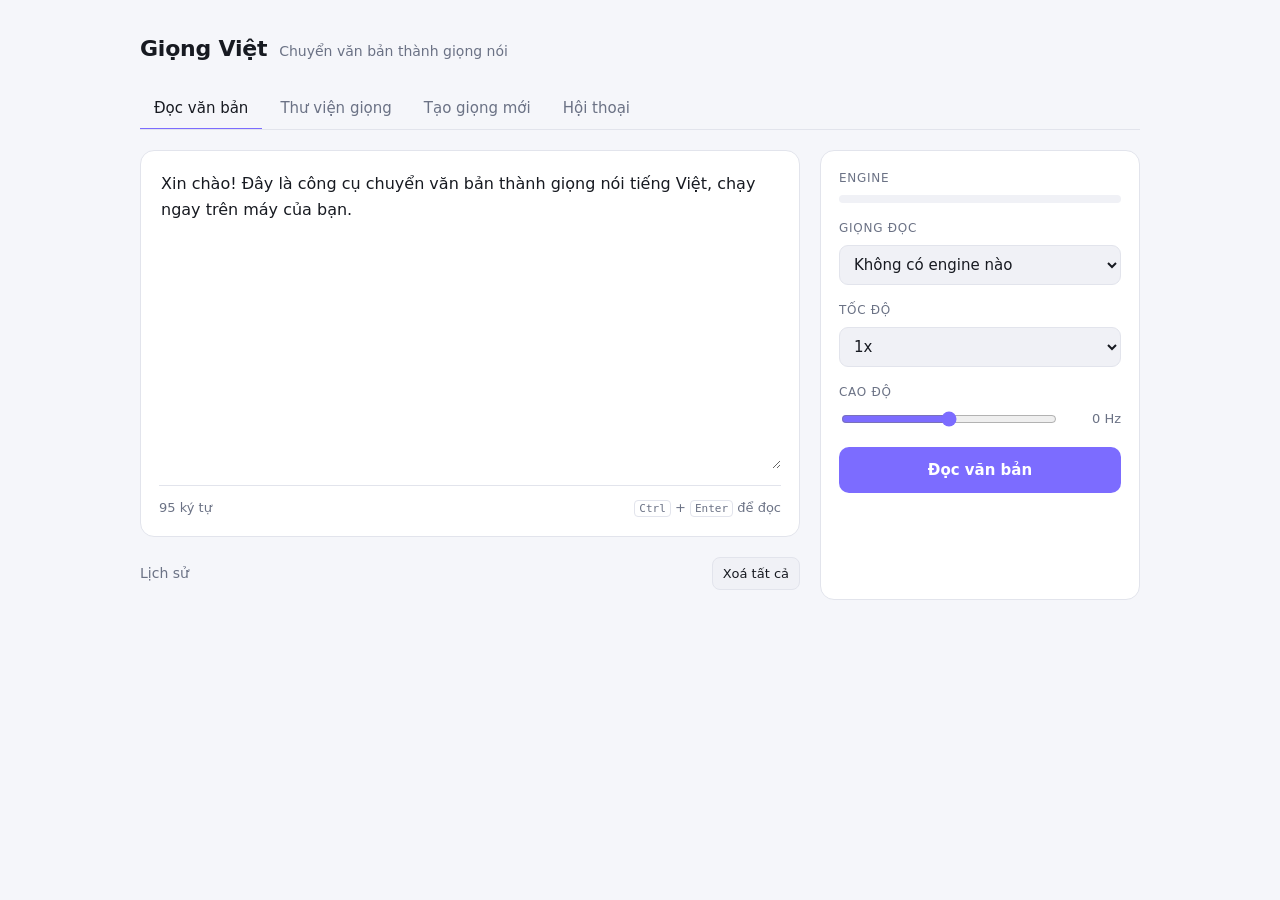
==== commit 651aaeb1: "Implement pause handling with customizable durations; enhance text normalization and update UI for p" ====
--- a/static/index.html
+++ b/static/index.html
@@ -88,6 +88,9 @@
   .hhead { display:flex; justify-content:space-between; align-items:center; margin-bottom:10px; }
   .hhead h2 { margin:0 !important; }
   .hact { display:flex; gap:6px; margin-top:8px; }
+  .pausebox { display:inline-flex; gap:6px; align-items:center; font-size:12.5px; color:var(--muted); }
+  .pausebox input[type=number] { width:72px; padding:3px 8px; }
+  .pausebox button { background:var(--accent); color:#fff; border:0; border-radius:999px; padding:3px 11px; font:inherit; cursor:pointer; }
   .warn-ic { color:var(--warn); cursor:help; }
   input[type=number] { width:100%; background:var(--panel-2); color:var(--text); border:1px solid var(--line); border-radius:9px; padding:9px 10px; font:inherit; }
   .crow { display:grid; grid-template-columns:72px 1fr; gap:8px; align-items:center; margin-bottom:8px; }
@@ -428,22 +431,45 @@
 function emotionBar(box, ta, tags, longPause = "\n") {
   box.replaceChildren();
   box.classList.remove("hidden");
+  const insert = (text) => {
+    const next = ta.value[ta.selectionEnd] ?? "";
+    ta.setRangeText(text.endsWith(" ") && /\s/.test(next) ? text.trimEnd() : text, ta.selectionStart, ta.selectionEnd, "end");
+    ta.focus();
+    ta.dispatchEvent(new Event("input")); // cập nhật bộ đếm / parse kịch bản
+  };
   const add = (label, text, title) => {
     const b = document.createElement("button");
     b.type = "button";
     b.textContent = label;
     if (title) b.title = title;
-    b.addEventListener("click", () => {
-      const next = ta.value[ta.selectionEnd] ?? "";
-      ta.setRangeText(text.endsWith(" ") && /\s/.test(next) ? text.trimEnd() : text, ta.selectionStart, ta.selectionEnd, "end");
-      ta.focus();
-      ta.dispatchEvent(new Event("input")); // cập nhật bộ đếm / parse kịch bản
-    });
+    b.addEventListener("click", () => insert(text));
     box.append(b);
+    return b;
   };
   for (const tag of tags) add(tag, tag);
-  add("Nghỉ ngắn", ", ", "Chèn dấu phẩy");
-  add("Nghỉ dài", longPause, longPause === "\n" ? "Chèn xuống dòng (nghỉ dài hơn)" : "Chèn dòng trống (nghỉ dài hơn)");
+  add("Ngắt nhẹ", ", ", "Chèn dấu phẩy");
+  add("Xuống đoạn", longPause, longPause === "\n" ? "Chèn xuống dòng (VieNeu tách đoạn, nghỉ ≥ 0,7 s)" : "Chèn dòng trống (nghỉ giữa đoạn)");
+  // "Nghỉ…": thẻ [nghỉ Ns] có độ dài chính xác (0.1–5 giây), dùng được với mọi engine.
+  const form = h("span", "pausebox hidden");
+  const num = document.createElement("input");
+  Object.assign(num, { type: "number", min: 0.1, max: 5, step: 0.1, value: 1, title: "Số giây (0.1–5)" });
+  const ok = h("button", "", "Chèn");
+  ok.type = "button";
+  const submit = () => {
+    const v = Math.round(+num.value * 10) / 10;
+    if (!(v >= 0.1 && v <= 5)) return num.focus();
+    insert(`[nghỉ ${v}s]`);
+    form.classList.add("hidden");
+  };
+  ok.addEventListener("click", submit);
+  num.addEventListener("keydown", (e) => {
+    if (e.key === "Enter") { e.preventDefault(); submit(); }
+    else if (e.key === "Escape") form.classList.add("hidden");
+  });
+  form.append(num, "giây", ok);
+  const open = add("Nghỉ…", "", "Chèn khoảng lặng đúng độ dài, vd. [nghỉ 1.5s]");
+  open.onclick = () => { form.classList.toggle("hidden"); if (!form.classList.contains("hidden")) { num.focus(); num.select(); } };
+  box.append(form);
 }
 const renderEmotionTags = (tags) => emotionBar($("emoBox"), $("text"), tags);
 const allEmotionTags = () => [...new Set(Object.values(state.engines).filter(e => e.available).flatMap(e => e.capabilities.emotion_tags || []))];
@@ -519,8 +545,13 @@
   const url = `/api/history/${m.id}/audio`;
   const audio = h("audio");
   audio.controls = true; audio.preload = "none"; audio.src = url;
-  const dl = h("a", "", `Tải ${m.ext.toUpperCase()}`);
-  dl.href = url; dl.download = `giong-noi.${m.ext}`;
+  const links = [[m.ext, url]];
+  if (m.has_mp3 && m.ext !== "mp3") links.push(["mp3", url + "?fmt=mp3"]); // bản có thẻ nghỉ: WAV + MP3
+  const dl = h("span", "", ...links.map(([ext, href], i) => {
+    const a = h("a", "", (i ? " · " : "") + `Tải ${ext.toUpperCase()}`);
+    a.href = href; a.download = `giong-noi.${ext}`;
+    return a;
+  }));
   return h("div", "item",
     h("div", "meta", h("span", "", `${histTitle(m)} · ${fmtTime(m.created_at)}`), dl),
     h("div", "txt", m.kind === "dialogue" ? m.script : m.text), audio,
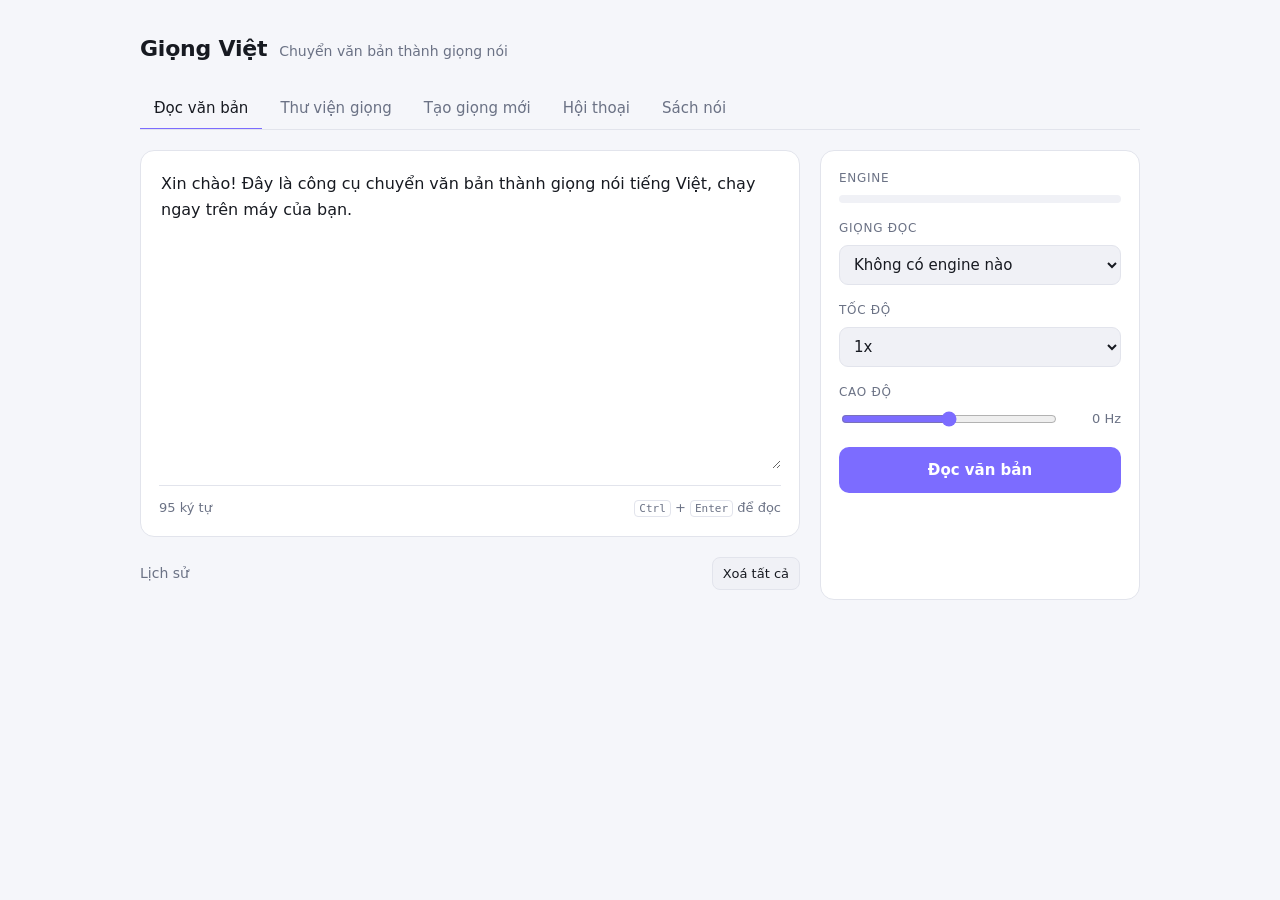
==== commit 884a7714: "Add smoke tests for audiobook processing and API interactions - Implemented a comprehensive smoke te" ====
--- a/static/index.html
+++ b/static/index.html
@@ -130,6 +130,17 @@
   .chk { display:flex; gap:8px; align-items:flex-start; margin-top:14px; font-size:13.5px; cursor:pointer; }
   .chk input { margin-top:3px; accent-color:var(--accent); }
   .dlgbtns { display:flex; justify-content:flex-end; gap:8px; margin-top:16px; }
+  .brow { display:grid; grid-template-columns:minmax(0,1fr) auto; gap:4px 10px; padding:8px 0; border-top:1px solid var(--line); align-items:center; }
+  .brow .bt { font-weight:600; overflow-wrap:anywhere; }
+  .brow .bh { grid-column:1 / -1; color:var(--muted); font-size:12.5px; overflow:hidden; text-overflow:ellipsis; white-space:nowrap; }
+  .brow .bm { color:var(--muted); font-size:12.5px; font-weight:400; margin-left:6px; }
+  .brow .bact { display:flex; gap:6px; flex-wrap:wrap; }
+  .crule { display:grid; grid-template-columns:minmax(0,1.3fr) minmax(0,1fr) auto auto; gap:6px; margin-bottom:6px; align-items:center; }
+  #bookDetail .card { margin-top:14px; }
+  #bookDetail h3 { margin:0 0 6px; font-size:16px; }
+  #chapDlg { width:min(720px, 94vw); }
+  #chapDlg pre { white-space:pre-wrap; overflow-wrap:anywhere; max-height:60vh; overflow:auto; font:inherit; font-size:14px; line-height:1.6; margin:10px 0; }
+  #bookDetail .hhead h2 { text-transform:none; font-size:18px; color:var(--text); font-weight:600; }
   /* Điện thoại / máy tính bảng: ô soạn → cài đặt (nút tạo audio) → kết quả → lịch sử */
   @media (max-width: 820px) {
     .grid > div:first-child { display:contents; }
@@ -162,6 +173,7 @@
     <button data-tab="lib">Thư viện giọng</button>
     <button data-tab="mix">Tạo giọng mới</button>
     <button data-tab="dia">Hội thoại</button>
+    <button data-tab="book">Sách nói</button>
   </nav>
 
   <div id="tab-tts">
@@ -304,6 +316,89 @@
     <div class="msg" id="libMsg"></div>
     <div class="vgrid" id="libGrid"></div>
   </section>
+
+  <section id="tab-book" class="hidden">
+    <div id="bookList">
+      <div class="hhead"><h2>Truyện của bạn</h2><button class="btn pri" id="bookNew" type="button">+ Nhập truyện</button></div>
+      <div class="msg" id="bookListMsg"></div>
+      <div class="vgrid" id="bookGrid"></div>
+    </div>
+    <div id="bookDetail" class="hidden">
+      <div class="hhead"><button class="btn" id="bookBack" type="button">← Danh sách truyện</button><h2 id="bookName"></h2></div>
+      <div class="msg" id="bookMsg"></div>
+      <div class="card">
+        <h3>Cài đặt</h3>
+        <div class="row2">
+          <div><label class="lb">Tên truyện</label><input type="text" id="bkTitle" maxlength="200" /></div>
+          <div><label class="lb">Tác giả</label><input type="text" id="bkAuthor" maxlength="200" /></div>
+        </div>
+        <div class="row2">
+          <div><label class="lb">Giọng kể</label><select id="bkVoice"></select></div>
+          <div><label class="lb">Tốc độ</label><select id="bkSpeed"><option value="0">1x</option><option value="100">2x</option><option value="200">3x</option></select></div>
+        </div>
+        <label class="chk"><input type="checkbox" id="bkNorm" checked /><span>Chuẩn hoá văn bản (chỉ giọng VieNeu)</span></label>
+        <label class="chk"><input type="checkbox" id="bkReadTitle" checked /><span>Đọc tiêu đề chương ở đầu mỗi chương</span></label>
+        <div class="dlgbtns"><button class="btn pri" id="bkSaveSettings" type="button">Lưu cài đặt</button></div>
+      </div>
+      <div class="card">
+        <h3>Làm sạch văn bản</h3>
+        <div class="hint">Bật/tắt từng quy tắc; áp dụng khi xem trước và khi xác nhận tách chương. Cài đặt lưu theo từng truyện.</div>
+        <div id="bkRules"></div>
+        <label class="lb">Khoảng nghỉ ở dấu ngăn cảnh (giây)</label>
+        <input type="number" id="bkSepPause" min="0.1" max="5" step="0.1" value="1.5" style="max-width:120px" />
+        <label class="lb">Quy tắc tuỳ chỉnh (regex → thay thế)</label>
+        <div id="bkCustom"></div>
+        <button class="btn" id="bkAddRule" type="button">+ Thêm quy tắc</button>
+      </div>
+      <div class="card">
+        <h3>Tách chương</h3>
+        <div class="row2">
+          <div><label class="lb">Cách tách</label>
+            <select id="bkMode"><option value="regex">Theo tiêu đề chương (regex)</option><option value="per_file">Mỗi file một chương</option></select></div>
+          <div></div>
+        </div>
+        <label class="lb">Regex tiêu đề chương (khớp từ đầu dòng, không phân biệt hoa thường)</label>
+        <div class="mixrow"><input type="text" id="bkRegex" spellcheck="false" /><button class="btn" id="bkRegexDefault" type="button">Mặc định</button></div>
+        <div class="mixbtns">
+          <button class="btn pri" id="bkPreview" type="button">Xem trước chương</button>
+          <button class="btn" id="bkOpsReset" type="button">Bỏ gộp/tách thủ công</button>
+        </div>
+        <div id="bkPreviewBox" class="hidden" style="margin-top:12px">
+          <div class="hint" id="bkStats"></div>
+          <div id="bkRows"></div>
+          <div class="dlgbtns"><button class="btn pri" id="bkConfirm" type="button">Xác nhận tách chương</button></div>
+        </div>
+      </div>
+      <div class="card hidden" id="bkChapCard">
+        <h3 id="bkChapTitle">Danh sách chương</h3>
+        <div id="bkChapters"></div>
+      </div>
+    </div>
+  </section>
+
+  <dialog id="bookDlg">
+    <form id="bookForm" method="dialog">
+      <h3>Nhập truyện</h3>
+      <label class="lb">File truyện (.txt hoặc .epub, chọn nhiều file .txt nếu mỗi file là một chương)</label>
+      <input type="file" id="bookFiles" accept=".txt,.text,.epub" multiple />
+      <div class="hint">Tự dò encoding UTF-8 / UTF-16 / GB18030 / Windows-1258.</div>
+      <label class="lb">Tên truyện (để trống: lấy từ file)</label>
+      <input type="text" id="bookTitleIn" maxlength="200" />
+      <label class="lb">Tác giả</label>
+      <input type="text" id="bookAuthorIn" maxlength="200" />
+      <div class="msg err" id="bookErr"></div>
+      <div class="dlgbtns">
+        <button type="button" class="btn" id="bookCancel">Huỷ</button>
+        <button type="submit" class="btn pri" id="bookImport">Nhập</button>
+      </div>
+    </form>
+  </dialog>
+
+  <dialog id="chapDlg">
+    <h3 id="chapTitle"></h3>
+    <pre id="chapText"></pre>
+    <div class="dlgbtns"><button type="button" class="btn" id="chapClose">Đóng</button></div>
+  </dialog>
 
   <dialog id="dlg">
     <form id="dlgForm" method="dialog">
@@ -629,11 +724,13 @@
 const isLib = (v) => v.id.startsWith("lib:");
 
 function showTab(name) {
-  for (const id of ["tts", "lib", "mix", "dia"]) $("tab-" + id).classList.toggle("hidden", id !== name);
+  for (const id of ["tts", "lib", "mix", "dia", "book"]) $("tab-" + id).classList.toggle("hidden", id !== name);
   document.querySelectorAll(".tabs button").forEach(b => b.classList.toggle("on", b.dataset.tab === name));
+  document.querySelector(".tabs .on")?.scrollIntoView({ inline: "center", block: "nearest" }); // 5 tab: trên điện thoại thanh tab cuộn ngang
   if (name === "lib") loadLibrary();
   if (name === "mix") loadMix();
   if (name === "dia") loadDia();
+  if (name === "book") loadBooks();
 }
 
 async function loadLibrary() {
@@ -1182,6 +1279,209 @@
 $("diaDelProj").addEventListener("click", deleteProject);
 $("histClear").addEventListener("click", () => clearHistory("tts"));
 $("diaHistClear").addEventListener("click", () => clearHistory("dialogue"));
+
+// ───────────── Sách nói ─────────────
+const bk = { book: null, ops: [], clean: null, voices: [], prev: null };
+const bkMsg = (t, cls = "") => { $("bookMsg").textContent = t; $("bookMsg").className = "msg " + cls; };
+const fmtDur = (s) => (s >= 3600 ? `${(s / 3600).toFixed(1)} giờ` : s >= 60 ? `${Math.round(s / 60)} phút` : `${s} giây`);
+const STAT_LABEL = { control_chars: "chuẩn hoá ký tự", url_lines: "dòng URL đã bỏ", credit_lines: "dòng nguồn/dịch giả đã bỏ",
+  separators: "dấu ngăn cảnh → [nghỉ]", dup_lines: "dòng trùng đã bỏ", join_lines: "dòng đã gộp", custom: "chỗ thay thế tuỳ chỉnh" };
+const STATUS_LABEL = { pending: "chưa tạo", running: "đang tạo", done: "đã xong", error: "lỗi" };
+
+async function loadBooks() {
+  try {
+    const list = await (await api("/api/books")).json();
+    $("bookGrid").replaceChildren(...list.map(bookCard));
+    if (!list.length) $("bookGrid").append(h("div", "hint", "Chưa có truyện nào. Bấm \"Nhập truyện\" để bắt đầu."));
+  } catch (e) { $("bookListMsg").textContent = e.message; $("bookListMsg").className = "msg err"; }
+}
+
+function bookCard(b) {
+  const meta = [b.author, b.status === "ready" ? `${b.chapters} chương · ${b.chars.toLocaleString("vi-VN")} ký tự` : "chưa tách chương"].filter(Boolean).join(" · ");
+  const name = h("div", "vname", b.title);
+  if (b.status !== "ready") name.append(h("span", "badge", "Nháp"));
+  return h("div", "vcard", name, h("div", "vmeta", meta),
+    h("div", "vact", btn("Mở", "Mở truyện", () => openBook(b.id), "pri"), btn("🗑", "Xoá truyện", () => deleteBook(b))));
+}
+
+async function deleteBook(b) {
+  if (!confirm(`Xoá truyện "${b.title}" cùng toàn bộ chương? Không thể hoàn tác.`)) return;
+  try { await api("/api/books/" + b.id, { method: "DELETE" }); loadBooks(); }
+  catch (e) { $("bookListMsg").textContent = e.message; }
+}
+
+async function openBook(id) {
+  try {
+    bk.book = await (await api("/api/books/" + id)).json();
+    if (!bk.voices.length) bk.voices = await (await api("/api/voices")).json();
+  } catch (e) { return alert(e.message); }
+  const b = bk.book;
+  bk.ops = [...(b.split.ops || [])]; bk.clean = structuredClone(b.clean); bk.prev = null;
+  $("bookList").classList.add("hidden"); $("bookDetail").classList.remove("hidden");
+  $("bookName").textContent = b.title; bkMsg("");
+  $("bkTitle").value = b.title; $("bkAuthor").value = b.author || ""; $("bkSpeed").value = String(b.speed);
+  $("bkNorm").checked = b.normalize; $("bkReadTitle").checked = b.read_title;
+  $("bkMode").value = b.split.mode; $("bkRegex").value = b.split.regex;
+  const key = `${b.voice.engine}|${b.voice.voice}`, sel = $("bkVoice");
+  sel.replaceChildren(...bk.voices.map(v => voiceOpt(mixLabel(v), v, diaKey(v))));
+  if (![...sel.options].some(o => o.value === key)) sel.prepend(new Option(`${b.voice.voice} (không có trong danh sách)`, key));
+  sel.value = key;
+  renderRules(); renderBookChapters();
+  $("bkPreviewBox").classList.add("hidden");
+  if (b.status !== "ready") bkPreview(); // truyện mới nhập: xem trước luôn
+}
+
+async function saveSettings() {
+  const { engine, voice } = diaSplit($("bkVoice").value);
+  try {
+    bk.book = { ...bk.book, ...(await (await api("/api/books/" + bk.book.id, { method: "PATCH", headers: { "Content-Type": "application/json" },
+      body: JSON.stringify({ title: $("bkTitle").value, author: $("bkAuthor").value, voice: { engine, voice }, speed: +$("bkSpeed").value,
+        normalize: $("bkNorm").checked, read_title: $("bkReadTitle").checked, clean: bk.clean }) })).json()) };
+    $("bookName").textContent = bk.book.title;
+    bkMsg("Đã lưu cài đặt.", "ok");
+  } catch (e) { bkMsg(e.message, "err"); }
+}
+
+function renderRules() {
+  const catalog = bk.book.rules_catalog;
+  $("bkRules").replaceChildren(...catalog.map(r => {
+    const cb = document.createElement("input");
+    cb.type = "checkbox"; cb.checked = !!bk.clean.rules[r.name];
+    cb.addEventListener("change", () => { bk.clean.rules[r.name] = cb.checked; });
+    const label = h("label", "chk", cb, h("span", "", r.label));
+    label.style.marginTop = "8px";
+    return label;
+  }));
+  $("bkSepPause").value = bk.clean.separator_pause;
+  renderCustom();
+}
+
+function renderCustom() {
+  $("bkCustom").replaceChildren(...bk.clean.custom.map((r, i) => {
+    const pat = document.createElement("input"), rep = document.createElement("input"), on = document.createElement("input");
+    pat.type = rep.type = "text"; pat.placeholder = "regex"; rep.placeholder = "thay bằng"; pat.value = r.pattern; rep.value = r.replace;
+    on.type = "checkbox"; on.checked = r.enabled; on.title = "Bật";
+    pat.addEventListener("input", () => { r.pattern = pat.value; });
+    rep.addEventListener("input", () => { r.replace = rep.value; });
+    on.addEventListener("change", () => { r.enabled = on.checked; });
+    return h("div", "crule", pat, rep, on, btn("✕", "Xoá quy tắc", () => { bk.clean.custom.splice(i, 1); renderCustom(); }));
+  }));
+}
+
+const bkBody = () => ({ regex: $("bkRegex").value, mode: $("bkMode").value, ops: bk.ops, clean: bk.clean });
+
+async function bkPreview() {
+  try {
+    const p = await (await api(`/api/books/${bk.book.id}/preview`, { method: "POST", headers: { "Content-Type": "application/json" }, body: JSON.stringify(bkBody()) })).json();
+    bk.prev = p;
+    renderPreview();
+    bkMsg("");
+  } catch (e) { bkMsg(e.message, "err"); return false; }
+  return true;
+}
+
+function renderPreview() {
+  const p = bk.prev;
+  $("bkPreviewBox").classList.remove("hidden");
+  const stats = Object.entries(p.stats).map(([k, n]) => `${n} ${STAT_LABEL[k] || k}`).join(" · ");
+  $("bkStats").textContent = `${p.chapters.length} chương · ${p.total_chars.toLocaleString("vi-VN")} ký tự · ~${fmtDur(Math.round(p.total_chars / 15))}` +
+    (p.dropped ? ` · bỏ ${p.dropped} đoạn rỗng/quá ngắn` : "") + (stats ? ` · Làm sạch: ${stats}` : "");
+  $("bkConfirm").textContent = `Xác nhận tách ${p.chapters.length} chương`;
+  $("bkRows").replaceChildren(...p.chapters.map((c, k) => {
+    const acts = h("div", "bact", btn("Tách…", "Tách chương này tại một dòng", () => bkSplit(c)));
+    if (k + 1 < p.chapters.length) acts.prepend(btn("Gộp với chương sau", "Gộp chương này với chương kế tiếp", () => bkMerge(k)));
+    return h("div", "brow", h("div", "bt", `${c.n}. ${c.title || "(không tiêu đề)"}`, h("span", "bm", `${c.chars.toLocaleString("vi-VN")} ký tự · ~${fmtDur(c.est_seconds)}`)), acts, h("div", "bh", c.head));
+  }));
+}
+
+async function bkOp(ops) {
+  const before = bk.ops.length;
+  bk.ops.push(...ops);
+  if (!(await bkPreview())) bk.ops.length = before; // thao tác lỗi (vd. không thấy dòng): hoàn tác
+}
+
+function bkMerge(k) { // gộp luôn các đoạn rỗng bị bỏ nằm giữa hai chương
+  const a = bk.prev.chapters[k].raw, b = bk.prev.chapters[k + 1].raw;
+  return bkOp(Array.from({ length: b - a }, () => ({ op: "merge", i: a })));
+}
+
+function bkSplit(c) {
+  const needle = prompt("Tách chương tại dòng đầu tiên có chứa đoạn văn bản này (phần mới bắt đầu từ dòng đó):");
+  if (!needle) return;
+  const title = prompt("Tiêu đề phần mới (có thể để trống):") || "";
+  return bkOp([{ op: "split", i: c.raw, contains: needle, title }]);
+}
+
+async function bkConfirm() {
+  if (bk.book.status === "ready" && !confirm("Tách lại chương sẽ thay toàn bộ chương hiện có (và trạng thái tạo audio). Tiếp tục?")) return;
+  try {
+    await api(`/api/books/${bk.book.id}/chapters`, { method: "POST", headers: { "Content-Type": "application/json" }, body: JSON.stringify(bkBody()) });
+    await openBook(bk.book.id);
+    bkMsg("Đã tách chương.", "ok");
+  } catch (e) { bkMsg(e.message, "err"); }
+}
+
+function renderBookChapters() {
+  const list = bk.book.chapters_list || [];
+  $("bkChapCard").classList.toggle("hidden", !list.length);
+  $("bkChapTitle").textContent = `Danh sách chương (${list.length})`;
+  $("bkChapters").replaceChildren(...list.map(c => h("div", "brow",
+    h("div", "bt", `${c.n}. ${c.title || "(không tiêu đề)"}`,
+      h("span", "bm", `${c.chars.toLocaleString("vi-VN")} ký tự · ~${fmtDur(c.est_seconds)} · ${STATUS_LABEL[c.status] || c.status}`)),
+    h("div", "bact", btn("▶", "Nghe thử đầu chương", (b) => playChapter(c.n, b)), btn("Xem", "Xem văn bản đã làm sạch", () => viewChapter(c.n))))));
+}
+
+async function playChapter(n, b) {
+  player?.pause();
+  const old = b.textContent;
+  b.disabled = true; b.textContent = "…";
+  try {
+    const blob = await (await api(`/api/books/${bk.book.id}/chapters/${n}/sample`)).blob();
+    player = new Audio(URL.createObjectURL(blob));
+    await player.play();
+    bkMsg("");
+  } catch (e) { bkMsg(e.message, "err"); }
+  finally { b.disabled = false; b.textContent = old; }
+}
+
+async function viewChapter(n) {
+  try {
+    const c = await (await api(`/api/books/${bk.book.id}/chapters/${n}`)).json();
+    $("chapTitle").textContent = `${c.n}. ${c.title || "(không tiêu đề)"}`;
+    $("chapText").textContent = c.reading_text;
+    $("chapDlg").showModal();
+  } catch (e) { bkMsg(e.message, "err"); }
+}
+
+async function importBook(e) {
+  e.preventDefault();
+  const files = $("bookFiles").files;
+  if (!files.length) return ($("bookErr").textContent = "Hãy chọn ít nhất một file.");
+  const fd = new FormData();
+  for (const f of files) fd.append("files", f);
+  fd.append("title", $("bookTitleIn").value); fd.append("author", $("bookAuthorIn").value);
+  const ok = $("bookImport");
+  ok.disabled = true; ok.textContent = "Đang nhập…"; $("bookErr").textContent = "";
+  try {
+    const b = await (await api("/api/books/import", { method: "POST", body: fd })).json();
+    $("bookDlg").close();
+    await openBook(b.id);
+  } catch (ex) { $("bookErr").textContent = ex.message; }
+  finally { ok.disabled = false; ok.textContent = "Nhập"; }
+}
+
+$("bookNew").addEventListener("click", () => { $("bookFiles").value = ""; $("bookTitleIn").value = ""; $("bookAuthorIn").value = ""; $("bookErr").textContent = ""; $("bookDlg").showModal(); });
+$("bookForm").addEventListener("submit", importBook);
+$("bookCancel").addEventListener("click", () => $("bookDlg").close());
+$("chapClose").addEventListener("click", () => $("chapDlg").close());
+$("bookBack").addEventListener("click", () => { $("bookDetail").classList.add("hidden"); $("bookList").classList.remove("hidden"); loadBooks(); });
+$("bkSaveSettings").addEventListener("click", saveSettings);
+$("bkPreview").addEventListener("click", bkPreview);
+$("bkConfirm").addEventListener("click", bkConfirm);
+$("bkOpsReset").addEventListener("click", () => { bk.ops = []; bkPreview(); });
+$("bkRegexDefault").addEventListener("click", () => { $("bkRegex").value = bk.book.default_regex; });
+$("bkAddRule").addEventListener("click", () => { bk.clean.custom.push({ pattern: "", replace: "", enabled: true }); renderCustom(); });
+$("bkSepPause").addEventListener("input", () => { bk.clean.separator_pause = +$("bkSepPause").value; });
 </script>
 </body>
 </html>
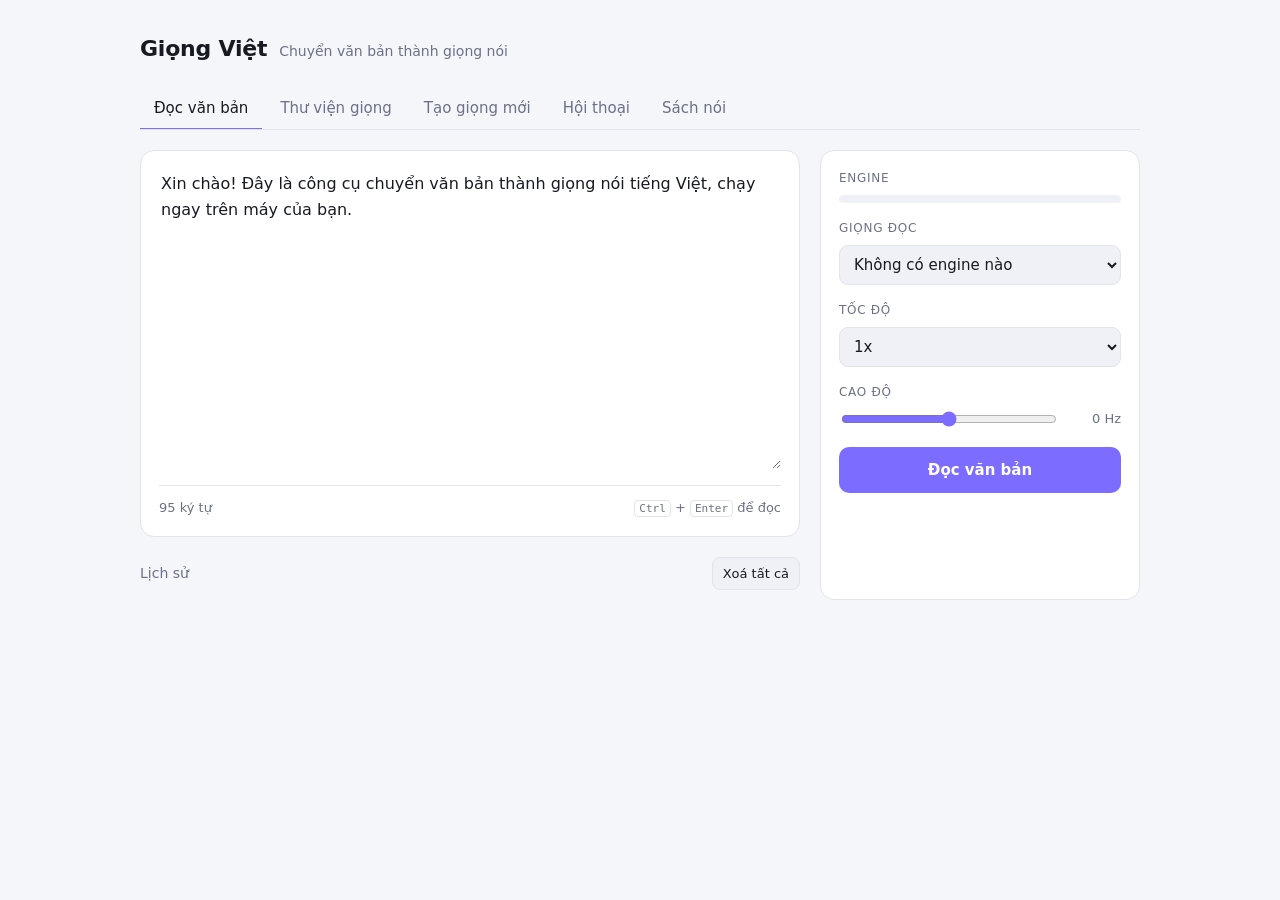
==== commit 2f085105: "Add scripts for measuring audio pauses and smoke testing audio queue - Implemented `measure_pauses.p" ====
--- a/static/index.html
+++ b/static/index.html
@@ -135,9 +135,32 @@
   .brow .bh { grid-column:1 / -1; color:var(--muted); font-size:12.5px; overflow:hidden; text-overflow:ellipsis; white-space:nowrap; }
   .brow .bm { color:var(--muted); font-size:12.5px; font-weight:400; margin-left:6px; }
   .brow .bact { display:flex; gap:6px; flex-wrap:wrap; }
+  @media (max-width: 760px) { .brow { grid-template-columns:minmax(0,1fr); } }  /* nhiều nút hành động: xuống dòng dưới tiêu đề */
   .crule { display:grid; grid-template-columns:minmax(0,1.3fr) minmax(0,1fr) auto auto; gap:6px; margin-bottom:6px; align-items:center; }
+  .lrow { display:grid; grid-template-columns:minmax(0,1.2fr) minmax(0,1.2fr) 68px 68px auto auto auto; gap:6px; margin-bottom:6px; align-items:center; font-size:12.5px; }
+  .lrow.head { color:var(--muted); font-size:11.5px; text-transform:uppercase; letter-spacing:.04em; margin-bottom:2px; }
+  .lrow label { display:flex; gap:4px; align-items:center; white-space:nowrap; color:var(--muted); }
+  .lrow input[type=number] { padding:7px 6px; }
+  .sug { display:grid; grid-template-columns:minmax(0,1fr) auto; gap:4px 10px; padding:8px 0; border-top:1px solid var(--line); align-items:center; }
+  .sug .ex { grid-column:1 / -1; color:var(--muted); font-size:12.5px; overflow-wrap:anywhere; }
+  .qbar { height:8px; background:var(--line); border-radius:4px; overflow:hidden; margin:6px 0; }
+  .qbar > div { height:100%; width:0; background:var(--accent); transition:width .4s; }
+  .qbar.ok > div { background:var(--ok); }
+  .qpanel { margin:6px 0 14px; padding-bottom:12px; border-bottom:1px solid var(--line); }
+  .qrange { display:inline-flex; gap:6px; align-items:center; font-size:13px; color:var(--muted); }
+  .qrange input { width:70px; padding:6px 8px; }
+  .qwarn { color:var(--warn); font-size:13px; margin-top:4px; }
+  .qexp a { color:var(--accent); }
+  .sug.child { margin-left:26px; border-top:0; padding:4px 0 4px 10px; border-left:2px solid var(--line); }
   #bookDetail .card { margin-top:14px; }
   #bookDetail h3 { margin:0 0 6px; font-size:16px; }
+  .exlist { margin:4px 0 12px; max-height:340px; overflow:auto; border:1px solid var(--line); border-radius:8px; padding:4px 10px; }
+  .exrow { display:grid; grid-template-columns:minmax(0,1fr) auto; gap:6px; padding:6px 0; border-top:1px solid var(--line); align-items:start; }
+  .exrow:first-child { border-top:0; }
+  .exl { font-size:13px; overflow-wrap:anywhere; }
+  .exl.old { color:var(--err); } .exl.new { color:var(--ok); }
+  .excl { display:flex; gap:8px; align-items:center; font-size:13px; margin-top:6px; }
+  .excl span { flex:1; min-width:0; overflow:hidden; text-overflow:ellipsis; white-space:nowrap; }
   #chapDlg { width:min(720px, 94vw); }
   #chapDlg pre { white-space:pre-wrap; overflow-wrap:anywhere; max-height:60vh; overflow:auto; font:inherit; font-size:14px; line-height:1.6; margin:10px 0; }
   #bookDetail .hhead h2 { text-transform:none; font-size:18px; color:var(--text); font-weight:600; }
@@ -167,7 +190,7 @@
 </head>
 <body>
 <div class="wrap">
-  <header><h1>Giọng Việt</h1><span>Chuyển văn bản thành giọng nói</span></header>
+  <header><h1>Giọng Việt</h1><span>Chuyển văn bản thành giọng nói</span><span id="precBadge" class="hidden" style="margin-left:auto"></span></header>
   <nav class="tabs">
     <button data-tab="tts" class="on">Đọc văn bản</button>
     <button data-tab="lib">Thư viện giọng</button>
@@ -338,7 +361,35 @@
         </div>
         <label class="chk"><input type="checkbox" id="bkNorm" checked /><span>Chuẩn hoá văn bản (chỉ giọng VieNeu)</span></label>
         <label class="chk"><input type="checkbox" id="bkReadTitle" checked /><span>Đọc tiêu đề chương ở đầu mỗi chương</span></label>
+        <div class="mixbtns">
+          <label class="chk" style="margin:0" title="Khoảng lặng khi xuống đoạn văn (0 = không nghỉ)">Nghỉ giữa các đoạn văn <input type="number" id="bkParaPause" min="0" max="3" step="0.1" style="width:76px;margin:0 6px" /> giây</label>
+          <label class="chk" style="margin:0" title="Khoảng lặng sau tiêu đề chương (0 = không nghỉ)">Nghỉ sau tiêu đề <input type="number" id="bkTitlePause" min="0" max="5" step="0.1" style="width:76px;margin:0 6px" /> giây</label>
+        </div>
+        <div class="hint">Đổi các mức nghỉ làm các chương đã tạo thành "lỗi thời" (cần tạo lại để áp dụng).</div>
+        <label class="chk"><input type="checkbox" id="bkDlgOn" /><span>Lời thoại (trong ngoặc kép hoặc sau gạch thoại) đọc bằng giọng thứ hai</span></label>
+        <select id="bkDlgVoice" style="margin-top:8px" disabled></select>
+        <div class="hint">Phần dẫn sau lời thoại ("– Đi đâu? – hắn hỏi.") vẫn do giọng kể đọc.</div>
         <div class="dlgbtns"><button class="btn pri" id="bkSaveSettings" type="button">Lưu cài đặt</button></div>
+      </div>
+      <div class="card">
+        <h3>Từ điển phát âm</h3>
+        <div class="hint">Áp dụng trước khi chuẩn hoá văn bản. "Đọc thành" thay chữ; "Nghỉ trước/sau" chèn [nghỉ Ns] quanh cụm (0 = không nghỉ). Dấu gạch nối (Đấu-Khí) không có tác dụng với VieNeu: nó coi gạch nối như khoảng trắng.</div>
+        <label class="lb">Của truyện này (ưu tiên hơn từ điển toàn cục)</label>
+        <div id="lexBook"></div>
+        <button class="btn" id="lexAddBook" type="button">+ Thêm mục</button>
+        <label class="lb">Toàn cục (mọi truyện)</label>
+        <div id="lexGlobal"></div>
+        <button class="btn" id="lexAddGlobal" type="button">+ Thêm mục</button>
+        <div class="dlgbtns"><button class="btn pri" id="lexSave" type="button">Lưu từ điển</button></div>
+      </div>
+      <div class="card">
+        <h3>Gợi ý tên riêng</h3>
+        <div class="hint">Quét các cụm viết hoa 2–4 tiếng lặp lại nhiều lần và không đứng đầu câu (khả năng là tên riêng hoặc thuật ngữ). Từ dừng (Anh, Hắn, Nhưng…) sửa trong <code>config/name_stopwords.txt</code>.</div>
+        <div class="mixbtns">
+          <label class="chk" style="margin:0">Xuất hiện tối thiểu <input type="number" id="sugMin" value="3" min="1" max="100" style="width:70px;margin:0 6px" /> lần</label>
+          <button class="btn pri" id="sugScan" type="button">Quét truyện</button>
+        </div>
+        <div id="sugList"></div>
       </div>
       <div class="card">
         <h3>Làm sạch văn bản</h3>
@@ -349,6 +400,8 @@
         <label class="lb">Quy tắc tuỳ chỉnh (regex → thay thế)</label>
         <div id="bkCustom"></div>
         <button class="btn" id="bkAddRule" type="button">+ Thêm quy tắc</button>
+        <label class="lb">Ngoại lệ đã giữ (quy tắc không áp dụng cho các dòng này)</label>
+        <div id="bkExc"><div class="hint">Chưa có. Bấm "Giữ dòng này" ở danh sách dòng bị ảnh hưởng trong phần xem trước.</div></div>
       </div>
       <div class="card">
         <h3>Tách chương</h3>
@@ -365,12 +418,46 @@
         </div>
         <div id="bkPreviewBox" class="hidden" style="margin-top:12px">
           <div class="hint" id="bkStats"></div>
+          <div id="bkRuleBox" style="margin-top:8px"></div>
           <div id="bkRows"></div>
           <div class="dlgbtns"><button class="btn pri" id="bkConfirm" type="button">Xác nhận tách chương</button></div>
         </div>
       </div>
       <div class="card hidden" id="bkChapCard">
         <h3 id="bkChapTitle">Danh sách chương</h3>
+        <div class="qpanel">
+          <div class="hint" id="qSummary"></div>
+          <div class="qbar" id="qBar"><div></div></div>
+          <div class="hint" id="qRunning"></div>
+          <div class="qwarn" id="qNote"></div>
+          <div class="mixbtns">
+            <button class="btn pri" id="qAll" type="button">Chạy tất cả</button>
+            <button class="btn" id="qFirst5" type="button" title="Tạo thử 5 chương chưa xong đầu tiên để nghe chất lượng và đo tốc độ">Chạy thử 5 chương đầu</button>
+            <span class="qrange">Từ <input type="number" id="qFrom" min="1" value="1" /> đến <input type="number" id="qTo" min="1" value="1" />
+              <button class="btn" id="qRange" type="button">Chạy khoảng</button></span>
+            <button class="btn" id="qStale" type="button" hidden title="Chương đã dựng bằng giọng / từ điển / tốc độ cũ">Tạo lại chương lỗi thời</button>
+          </div>
+          <div class="mixbtns">
+            <button class="btn" id="qPause" type="button">Tạm dừng</button>
+            <button class="btn" id="qCancel" type="button" title="Bỏ các chương đang chờ; chương đang chạy dừng sau đoạn hiện tại">Huỷ hàng đợi</button>
+            <label class="chk"><input type="checkbox" id="qInhibit" checked /><span>Giữ máy không ngủ khi đang tạo <span id="qInhibitState" class="hint"></span></span></label>
+          </div>
+          <div id="qTrial" class="hidden" style="margin-top:10px">
+            <div class="hint" id="qTrialText"></div>
+            <div class="qbar"><div id="qTrialFill"></div></div>
+          </div>
+          <div class="mixbtns">
+            <select id="qKbps" title="Tốc độ bit MP3 (mono)" style="width:auto"><option value="64">MP3 64 kbps</option><option value="80">MP3 80 kbps</option><option value="96">MP3 96 kbps</option></select>
+            <button class="btn" id="qExpZip" type="button">Xuất MP3 (zip)</button>
+            <button class="btn" id="qExpM4b" type="button" title="Một file có đánh dấu chương (AAC 64 kbps)">Xuất .m4b</button>
+          </div>
+          <div class="hint" id="qExpMsg"></div>
+          <div class="mixbtns">
+            <span class="hint" id="qDisk"></span>
+            <button class="btn" id="qPurge" type="button" disabled title="Xoá audio gốc (FLAC) của các chương đã xuất MP3/m4b để giải phóng dung lượng">Xoá nguồn FLAC của chương đã xuất</button>
+          </div>
+          <div class="qexp hint" id="qExpList"></div>
+        </div>
         <div id="bkChapters"></div>
       </div>
     </div>
@@ -700,6 +787,8 @@
   updateCount();
   try { state.engines = await (await api("/api/engines")).json(); } catch {}
   renderEngines();
+  const prec = Object.values(state.engines).filter(e => e.available && e.precision).map(e => `${e.name.split("-")[0]} · ${e.precision}`);
+  if (prec.length) { $("precBadge").textContent = prec.join(" · "); $("precBadge").title = "Độ chính xác model đang dùng. Đổi bằng biến môi trường VIENEU_PRECISION (fp32 | int8); mặc định int8 nếu CPU có VNNI"; $("precBadge").classList.remove("hidden"); }
   const saved = localStorage.getItem("engine");
   const usable = (id) => state.engines[id]?.available;
   const first = Object.keys(state.engines).find(usable);
@@ -1281,12 +1370,14 @@
 $("diaHistClear").addEventListener("click", () => clearHistory("dialogue"));
 
 // ───────────── Sách nói ─────────────
-const bk = { book: null, ops: [], clean: null, voices: [], prev: null };
+const bk = { book: null, ops: [], clean: null, voices: [], prev: null, exceptions: [], open: new Set() };
 const bkMsg = (t, cls = "") => { $("bookMsg").textContent = t; $("bookMsg").className = "msg " + cls; };
 const fmtDur = (s) => (s >= 3600 ? `${(s / 3600).toFixed(1)} giờ` : s >= 60 ? `${Math.round(s / 60)} phút` : `${s} giây`);
-const STAT_LABEL = { control_chars: "chuẩn hoá ký tự", url_lines: "dòng URL đã bỏ", credit_lines: "dòng nguồn/dịch giả đã bỏ",
-  separators: "dấu ngăn cảnh → [nghỉ]", dup_lines: "dòng trùng đã bỏ", join_lines: "dòng đã gộp", custom: "chỗ thay thế tuỳ chỉnh" };
-const STATUS_LABEL = { pending: "chưa tạo", running: "đang tạo", done: "đã xong", error: "lỗi" };
+const STAT_LABEL = { control_chars: "dòng đã chuẩn hoá ký tự", url_lines: "dòng URL đã bỏ", credit_lines: "dòng nguồn/dịch giả đã bỏ",
+  separators: "dấu ngăn cảnh → [nghỉ]", dup_lines: "dòng trùng đã bỏ", join_lines: "dòng đã gộp", custom: "chỗ thay thế tuỳ chỉnh",
+  quotes: "dòng đã chuẩn hoá ngoặc kép", ellipsis: "dòng đã chuẩn hoá dấu ba chấm" };
+const STATUS_LABEL = { pending: "chưa tạo", queued: "đang chờ", running: "đang tạo", done: "đã xong", exported: "đã xuất", error: "lỗi" };
+const fmtSize = (b) => b >= 1073741824 ? (b / 1073741824).toFixed(2) + " GB" : b >= 1048576 ? (b / 1048576).toFixed(1) + " MB" : Math.max(1, Math.round(b / 1024)) + " KB";
 
 async function loadBooks() {
   try {
@@ -1297,7 +1388,8 @@
 }
 
 function bookCard(b) {
-  const meta = [b.author, b.status === "ready" ? `${b.chapters} chương · ${b.chars.toLocaleString("vi-VN")} ký tự` : "chưa tách chương"].filter(Boolean).join(" · ");
+  const meta = [b.author, b.status === "ready" ? `${b.chapters} chương · ${b.chars.toLocaleString("vi-VN")} ký tự` : "chưa tách chương",
+    `đã dùng ${fmtSize(b.size_bytes || 0)}`].filter(Boolean).join(" · ");
   const name = h("div", "vname", b.title);
   if (b.status !== "ready") name.append(h("span", "badge", "Nháp"));
   return h("div", "vcard", name, h("div", "vmeta", meta),
@@ -1316,27 +1408,37 @@
     if (!bk.voices.length) bk.voices = await (await api("/api/voices")).json();
   } catch (e) { return alert(e.message); }
   const b = bk.book;
-  bk.ops = [...(b.split.ops || [])]; bk.clean = structuredClone(b.clean); bk.prev = null;
+  bk.ops = [...(b.split.ops || [])]; bk.clean = structuredClone(b.clean); bk.prev = null; bk.exceptions = structuredClone(b.exceptions || []);
+  q.chapSig = ""; delete $("qTo").dataset.set; $("qExpMsg").textContent = ""; $("qTrial").classList.add("hidden"); qPoll(true);
   $("bookList").classList.add("hidden"); $("bookDetail").classList.remove("hidden");
   $("bookName").textContent = b.title; bkMsg("");
   $("bkTitle").value = b.title; $("bkAuthor").value = b.author || ""; $("bkSpeed").value = String(b.speed);
   $("bkNorm").checked = b.normalize; $("bkReadTitle").checked = b.read_title;
+  $("bkParaPause").value = b.paragraph_pause_s ?? 0.6; $("bkTitlePause").value = b.title_pause_s ?? 1.2;
   $("bkMode").value = b.split.mode; $("bkRegex").value = b.split.regex;
   const key = `${b.voice.engine}|${b.voice.voice}`, sel = $("bkVoice");
   sel.replaceChildren(...bk.voices.map(v => voiceOpt(mixLabel(v), v, diaKey(v))));
   if (![...sel.options].some(o => o.value === key)) sel.prepend(new Option(`${b.voice.voice} (không có trong danh sách)`, key));
   sel.value = key;
-  renderRules(); renderBookChapters();
+  const dv = b.dialogue_voice || { enabled: false, ...b.voice }, dsel = $("bkDlgVoice"), dkey = `${dv.engine}|${dv.voice}`;
+  dsel.replaceChildren(...bk.voices.map(v => voiceOpt(mixLabel(v), v, diaKey(v))));
+  if (![...dsel.options].some(o => o.value === dkey)) dsel.prepend(new Option(`${dv.voice} (không có trong danh sách)`, dkey));
+  dsel.value = dkey; $("bkDlgOn").checked = !!dv.enabled; dsel.disabled = !dv.enabled;
+  bk.lex = structuredClone(b.lexicon || []); bk.glex = [];
+  api("/api/lexicon").then(r => r.json()).then(l => { bk.glex = l; renderLexicon(); }).catch(() => {});
+  $("sugList").replaceChildren();
+  renderRules(); renderBookChapters(); renderLexicon();
   $("bkPreviewBox").classList.add("hidden");
   if (b.status !== "ready") bkPreview(); // truyện mới nhập: xem trước luôn
 }
 
 async function saveSettings() {
-  const { engine, voice } = diaSplit($("bkVoice").value);
+  const { engine, voice } = diaSplit($("bkVoice").value), dv = diaSplit($("bkDlgVoice").value);
   try {
     bk.book = { ...bk.book, ...(await (await api("/api/books/" + bk.book.id, { method: "PATCH", headers: { "Content-Type": "application/json" },
       body: JSON.stringify({ title: $("bkTitle").value, author: $("bkAuthor").value, voice: { engine, voice }, speed: +$("bkSpeed").value,
-        normalize: $("bkNorm").checked, read_title: $("bkReadTitle").checked, clean: bk.clean }) })).json()) };
+        normalize: $("bkNorm").checked, read_title: $("bkReadTitle").checked, paragraph_pause_s: +$("bkParaPause").value || 0, title_pause_s: +$("bkTitlePause").value || 0, clean: bk.clean, exceptions: bk.exceptions,
+        dialogue_voice: { enabled: $("bkDlgOn").checked, engine: dv.engine, voice: dv.voice } }) })).json()) };
     $("bookName").textContent = bk.book.title;
     bkMsg("Đã lưu cài đặt.", "ok");
   } catch (e) { bkMsg(e.message, "err"); }
@@ -1354,6 +1456,7 @@
   }));
   $("bkSepPause").value = bk.clean.separator_pause;
   renderCustom();
+  renderExceptions();
 }
 
 function renderCustom() {
@@ -1368,7 +1471,44 @@
   }));
 }
 
-const bkBody = () => ({ regex: $("bkRegex").value, mode: $("bkMode").value, ops: bk.ops, clean: bk.clean });
+const bkBody = () => ({ regex: $("bkRegex").value, mode: $("bkMode").value, ops: bk.ops, clean: bk.clean, exceptions: bk.exceptions });
+
+const ruleLabel = (name) => name === "custom" ? "Quy tắc tuỳ chỉnh" : (bk.book.rules_catalog.find(r => r.name === name)?.label || name);
+
+function renderExceptions() {
+  const box = $("bkExc");
+  if (!bk.exceptions.length) return box.replaceChildren(h("div", "hint", "Chưa có. Bấm \"Giữ dòng này\" ở danh sách dòng bị ảnh hưởng trong phần xem trước."));
+  box.replaceChildren(...bk.exceptions.map((e, i) => {
+    const line = h("span", "", `${ruleLabel(e.rule)}: ${e.line}`);
+    line.title = e.line;
+    return h("div", "excl", line, btn("✕", "Bỏ ngoại lệ (quy tắc áp dụng lại cho dòng này)", () => { bk.exceptions.splice(i, 1); renderExceptions(); bkPreview(); }));
+  }));
+}
+
+function exRow(name, ex) {
+  const before = Array.isArray(ex.before) ? ex.before : [ex.before];
+  const lines = before.map(t => h("div", "exl old", (before.length > 1 ? "Trước: " : name === "custom" || ex.after ? "Trước: " : "Bị xoá: ") + t));
+  if (ex.after) lines.push(h("div", "exl new", "Sau: " + ex.after));
+  const where = `Chương ${ex.chapter}${ex.title ? " · " + ex.title : ""}`;
+  const act = ex.key ? btn("Giữ dòng này", "Thêm vào ngoại lệ: quy tắc này không áp dụng cho dòng này nữa", () => {
+    bk.exceptions.push({ rule: name, line: ex.key });
+    renderExceptions(); bkPreview();
+  }) : h("span");
+  return h("div", "exrow", h("div", "", h("div", "hint", where), ...lines), act);
+}
+
+function renderRuleImpact() {
+  const rules = bk.prev.rules || {};
+  $("bkRuleBox").replaceChildren(...Object.entries(rules).map(([name, r]) => {
+    const shown = bk.open.has(name);
+    const head = h("div", "brow", h("div", "bt", ruleLabel(name), h("span", "bm", `${r.count.toLocaleString("vi-VN")} dòng bị ảnh hưởng`)),
+      h("div", "bact", btn(shown ? "Ẩn" : "Xem", "Liệt kê tối đa 50 dòng", () => { shown ? bk.open.delete(name) : bk.open.add(name); renderRuleImpact(); })));
+    if (!shown) return head;
+    const list = h("div", "exlist", ...r.examples.map(ex => exRow(name, ex)));
+    if (r.count > r.examples.length) list.append(h("div", "hint", `… và ${(r.count - r.examples.length).toLocaleString("vi-VN")} dòng nữa không hiện`));
+    return h("div", "", head, list);
+  }));
+}
 
 async function bkPreview() {
   try {
@@ -1387,6 +1527,7 @@
   $("bkStats").textContent = `${p.chapters.length} chương · ${p.total_chars.toLocaleString("vi-VN")} ký tự · ~${fmtDur(Math.round(p.total_chars / 15))}` +
     (p.dropped ? ` · bỏ ${p.dropped} đoạn rỗng/quá ngắn` : "") + (stats ? ` · Làm sạch: ${stats}` : "");
   $("bkConfirm").textContent = `Xác nhận tách ${p.chapters.length} chương`;
+  renderRuleImpact();
   $("bkRows").replaceChildren(...p.chapters.map((c, k) => {
     const acts = h("div", "bact", btn("Tách…", "Tách chương này tại một dòng", () => bkSplit(c)));
     if (k + 1 < p.chapters.length) acts.prepend(btn("Gộp với chương sau", "Gộp chương này với chương kế tiếp", () => bkMerge(k)));
@@ -1421,14 +1562,31 @@
   } catch (e) { bkMsg(e.message, "err"); }
 }
 
+function chapStatus(c) {
+  if (c.status === "running" && c.segments) return `đang tạo (đoạn ${c.segments.done}/${c.segments.total})`;
+  if (c.status === "done") return `đã xong · ${fmtDur(Math.round(c.audio_seconds || 0))}` + (c.stale ? " · cài đặt đã đổi, nên tạo lại" : "");
+  if (c.status === "exported") return "đã xuất, nguồn FLAC đã xoá: cần tạo lại nếu muốn sửa";
+  if (c.status === "error") return `lỗi: ${c.error || ""}`;
+  if (c.status === "queued" && c.segments && c.segments.done) return `đang chờ (đã xong ${c.segments.done}/${c.segments.total} đoạn)`;
+  return STATUS_LABEL[c.status] || c.status;
+}
+
 function renderBookChapters() {
   const list = bk.book.chapters_list || [];
   $("bkChapCard").classList.toggle("hidden", !list.length);
   $("bkChapTitle").textContent = `Danh sách chương (${list.length})`;
+  $("qTo").value = $("qTo").dataset.set ? $("qTo").value : list.length; $("qTo").max = $("qFrom").max = list.length;
+  $("qStale").hidden = !list.some(c => c.stale);
   $("bkChapters").replaceChildren(...list.map(c => h("div", "brow",
     h("div", "bt", `${c.n}. ${c.title || "(không tiêu đề)"}`,
-      h("span", "bm", `${c.chars.toLocaleString("vi-VN")} ký tự · ~${fmtDur(c.est_seconds)} · ${STATUS_LABEL[c.status] || c.status}`)),
-    h("div", "bact", btn("▶", "Nghe thử đầu chương", (b) => playChapter(c.n, b)), btn("Xem", "Xem văn bản đã làm sạch", () => viewChapter(c.n))))));
+      h("span", "bm", `${c.chars.toLocaleString("vi-VN")} ký tự · ~${fmtDur(c.est_seconds)} · ${chapStatus(c)}`)),
+    h("div", "bact", btn("▶", "Nghe thử đầu chương (~300 ký tự)", (b) => playChapter(c.n, b)),
+      btn("Đọc thử 1 phút", "Đọc ~900 ký tự từ đầu chương bằng giọng + từ điển + giọng lời thoại (ưu tiên cao nhất trong hàng đợi)", (b) => trialChapter(c.n, 0, b)),
+      btn("…giữa chương", "Đọc thử ~1 phút bắt đầu từ giữa chương (nơi hay có lời thoại và tên riêng)", (b) => trialChapter(c.n, 0.5, b)),
+      ...(c.status === "done" ? [btn("Nghe", "Nghe lại bản đã tạo", () => { qFocus(c.n); playUrl(`/api/books/${bk.book.id}/chapters/${c.n}/audio.mp3`); })] : []),
+      ...(["pending", "error"].includes(c.status) ? [btn("Tạo", "Xếp chương này vào hàng đợi", () => qRun({ chapters: [c.n] }))] : []),
+      ...(["done", "exported"].includes(c.status) ? [btn("Tạo lại", "Xoá bản đã tạo và dựng lại (model đọc lại, có thể khác bản cũ)", () => { if (confirm(`Tạo lại chương ${c.n}? Bản audio hiện tại sẽ bị xoá.`)) qRun({ chapters: [c.n], regenerate: true }); })] : []),
+      btn("Xem", "Xem văn bản đã làm sạch", () => { qFocus(c.n); viewChapter(c.n); })))));
 }
 
 async function playChapter(n, b) {
@@ -1436,6 +1594,7 @@
   const old = b.textContent;
   b.disabled = true; b.textContent = "…";
   try {
+    qFocus(n);
     const blob = await (await api(`/api/books/${bk.book.id}/chapters/${n}/sample`)).blob();
     player = new Audio(URL.createObjectURL(blob));
     await player.play();
@@ -1443,6 +1602,76 @@
   } catch (e) { bkMsg(e.message, "err"); }
   finally { b.disabled = false; b.textContent = old; }
 }
+
+function playUrl(url) {
+  player?.pause();
+  player = new Audio(url);
+  player.play().catch(e => bkMsg(e.message, "err"));
+}
+
+// ── từ điển phát âm ──
+const newEntry = (match = "") => ({ match, replace: "", pause_before: 0, pause_after: 0, whole_word: true, case_sensitive: false });
+
+function lexRows(list, box) {
+  const head = h("div", "lrow head", h("span", "", "Cụm"), h("span", "", "Đọc thành"), h("span", "", "Nghỉ trước"), h("span", "", "Nghỉ sau"), h("span"), h("span"), h("span"));
+  box.replaceChildren(...(list.length ? [head] : []), ...list.map((e, i) => {
+    const txt = (key, ph) => { const x = document.createElement("input"); x.type = "text"; x.placeholder = ph; x.value = e[key]; x.addEventListener("input", () => { e[key] = x.value; }); return x; };
+    const num = (key) => { const x = document.createElement("input"); x.type = "number"; x.min = 0; x.max = 5; x.step = 0.1; x.value = e[key]; x.title = "giây (0 = không nghỉ)"; x.addEventListener("input", () => { e[key] = +x.value || 0; }); return x; };
+    const chk = (key, label, title) => { const x = document.createElement("input"); x.type = "checkbox"; x.checked = e[key]; x.addEventListener("change", () => { e[key] = x.checked; }); const l = h("label", "", x, label); l.title = title; return l; };
+    return h("div", "lrow", txt("match", "vd. Đấu Khí"), txt("replace", "(giữ nguyên)"), num("pause_before"), num("pause_after"),
+      chk("whole_word", "Nguyên từ", "Chỉ khớp cả từ, không khớp một phần của từ khác"), chk("case_sensitive", "Hoa/thường", "Phân biệt chữ hoa và chữ thường"),
+      btn("✕", "Xoá mục", () => { list.splice(i, 1); renderLexicon(); }));
+  }));
+}
+
+function renderLexicon() { lexRows(bk.lex, $("lexBook")); lexRows(bk.glex, $("lexGlobal")); }
+
+async function saveLexicon(quiet = false) {
+  try {
+    const put = (url, method, body) => api(url, { method, headers: { "Content-Type": "application/json" }, body: JSON.stringify(body) }).then(r => r.json());
+    bk.lex = (await put("/api/books/" + bk.book.id, "PATCH", { lexicon: bk.lex.filter(e => e.match.trim()) })).lexicon;
+    bk.glex = await put("/api/lexicon", "PUT", bk.glex.filter(e => e.match.trim()));
+    renderLexicon();
+    if (!quiet) bkMsg("Đã lưu từ điển.", "ok");
+    return true;
+  } catch (e) { bkMsg(e.message, "err"); return false; }
+}
+
+async function scanTerms() {
+  const btn0 = $("sugScan");
+  btn0.disabled = true; btn0.textContent = "Đang quét…";
+  try {
+    const d = await (await api(`/api/books/${bk.book.id}/suggest?min_count=${+$("sugMin").value || 3}`)).json();
+    $("sugList").replaceChildren(...(d.terms.length ? d.terms : [{ none: true }]).map(t => t.none ? h("div", "hint", "Không có cụm nào đạt ngưỡng.") : sugRow(t)));
+    bkMsg(`Tìm thấy ${d.terms.length} cụm.`, "ok");
+  } catch (e) { bkMsg(e.message, "err"); }
+  finally { btn0.disabled = false; btn0.textContent = "Quét truyện"; }
+}
+
+function sugRow(t) {
+  const row = h("div", t.parent ? "sug child" : "sug", h("div", "bt", t.phrase, h("span", "bm", `${t.count.toLocaleString("vi-VN")} lần${t.parent ? ` đứng riêng · thành phần của "${t.parent}"` : ""} · chương ${t.chapter}`)),
+    h("div", "bact",
+      btn("▶ Nghe thử", "Đọc câu ví dụ bằng giọng của truyện (có áp dụng từ điển hiện có)", async (b) => {
+        const old = b.textContent; b.disabled = true; b.textContent = "…";
+        try {
+          const blob = await (await api(`/api/books/${bk.book.id}/speak`, { method: "POST", headers: { "Content-Type": "application/json" }, body: JSON.stringify({ text: t.example }) })).blob();
+          player?.pause(); player = new Audio(URL.createObjectURL(blob)); await player.play();
+        } catch (e) { bkMsg(e.message, "err"); } finally { b.disabled = false; b.textContent = old; }
+      }),
+      btn("+ Thêm vào từ điển", "Thêm vào từ điển của truyện (nghỉ trước 0.2 giây; chỉnh lại ở bảng từ điển)", async () => {
+        bk.lex.push({ ...newEntry(t.phrase), pause_before: 0.2, case_sensitive: true });
+        if (await saveLexicon(true)) { row.remove(); bkMsg(`Đã thêm "${t.phrase}" vào từ điển của truyện.`, "ok"); }
+        else bk.lex.pop();
+      })),
+    h("div", "ex", t.example));
+  return row;
+}
+
+$("bkDlgOn").addEventListener("change", () => { $("bkDlgVoice").disabled = !$("bkDlgOn").checked; });
+$("lexAddBook").addEventListener("click", () => { bk.lex.push(newEntry()); renderLexicon(); });
+$("lexAddGlobal").addEventListener("click", () => { bk.glex.push(newEntry()); renderLexicon(); });
+$("lexSave").addEventListener("click", () => saveLexicon());
+$("sugScan").addEventListener("click", scanTerms);
 
 async function viewChapter(n) {
   try {
@@ -1482,6 +1711,154 @@
 $("bkRegexDefault").addEventListener("click", () => { $("bkRegex").value = bk.book.default_regex; });
 $("bkAddRule").addEventListener("click", () => { bk.clean.custom.push({ pattern: "", replace: "", enabled: true }); renderCustom(); });
 $("bkSepPause").addEventListener("input", () => { bk.clean.separator_pause = +$("bkSepPause").value; });
+
+// ───────────── hàng đợi tạo audio ─────────────
+const q = { last: null, chapSig: "", seenFinish: null, trial: false, timer: null };
+const qPost = (url, body) => api(url, { method: "POST", headers: { "Content-Type": "application/json" }, body: JSON.stringify(body || {}) }).then(r => r.json());
+const qFocus = (n) => { if (bk.book) qPost(`/api/books/${bk.book.id}/queue/focus`, { n }).catch(() => {}); };
+const QSTATE = { running: "đang chạy", pausing: "đang tạm dừng (chờ xong đoạn hiện tại)…", paused: "đã tạm dừng", idle: "rảnh" };
+const sizeMB = (b) => (b / 1048576).toFixed(1) + " MB";
+const askNotify = () => { if ("Notification" in window && Notification.permission === "default") Notification.requestPermission(); };
+
+async function qRun(body) {
+  askNotify(); // xin quyền thông báo khi người dùng chủ động bấm chạy
+  try {
+    const r = await qPost(`/api/books/${bk.book.id}/queue/run`, body);
+    bkMsg(`Đã xếp ${r.added.length} chương vào hàng đợi` + (r.skipped.length ? ` (bỏ qua ${r.skipped.length} chương đã xong / đang chạy / đã có trong hàng đợi)` : "") + ".", "ok");
+    q.chapSig = ""; qPoll(true);
+  } catch (e) { bkMsg(e.message, "err"); }
+}
+
+function renderQueue(s) {
+  const c = s.counts || {}, done = (c.done || 0) + (c.exported || 0), total = s.chapters || 0;
+  $("qSummary").textContent = `Hàng đợi: ${QSTATE[s.state]} · ${done}/${total} chương đã xong` + (c.queued ? ` · ${c.queued} đang chờ` : "") + (c.error ? ` · ${c.error} lỗi` : "") +
+    (s.remaining ? (s.estimate_seconds != null
+      ? ` · Ước tính: ${fmtDur(s.estimate_seconds)} cho ${s.remaining} chương còn lại (${s.rate_cps} ký tự/giây, ${s.rate_source})`
+      : ` · Ước tính: chưa có số đo tốc độ (chạy scripts/bench_vieneu.py hoặc "Chạy thử 5 chương đầu" để đo)`) : "");
+  const r = s.running && s.running.book === bk.book.id ? s.running : null;
+  const frac = total ? (done + (r && r.seg_total ? r.seg_done / r.seg_total : 0)) / total : 0;
+  $("qBar").firstElementChild.style.width = `${Math.round(frac * 100)}%`;
+  $("qBar").classList.toggle("ok", total > 0 && done === total);
+  $("qRunning").textContent = s.running ? `Đang tạo ${s.running.book_title ? `"${s.running.book_title}" ` : ""}chương ${s.running.n}: ${s.running.title || ""} — đoạn ${s.running.seg_done}/${s.running.seg_total || "?"}` : "";
+  $("qNote").textContent = s.note || "";
+  $("qPause").textContent = s.paused ? "Tiếp tục" : "Tạm dừng";
+  $("qPause").disabled = !s.paused && s.state === "idle";
+  $("qCancel").disabled = !s.queued_book && !(r);
+  $("qInhibit").checked = s.inhibit_sleep;
+  $("qInhibitState").textContent = s.inhibit === "on" ? "(đang giữ)" : s.inhibit === "unavailable" ? "(máy không có systemd-inhibit)" : s.inhibit === "error" ? "(systemd-inhibit lỗi, xem log server)" : "";
+  $("qExpZip").disabled = $("qExpM4b").disabled = !c.done;
+  const pg = s.purgeable || { chapters: 0, bytes: 0 };
+  $("qPurge").disabled = !pg.chapters;
+  $("qPurge").textContent = pg.chapters ? `Xoá nguồn FLAC của chương đã xuất (${pg.chapters} chương, ${fmtSize(pg.bytes)})` : "Xoá nguồn FLAC của chương đã xuất";
+  $("qExpList").replaceChildren(...(s.exports || []).map(f => {
+    const a = h("a", "", `${f.name} (${sizeMB(f.size)})`); a.href = `/api/books/${bk.book.id}/export/${encodeURIComponent(f.name)}`; a.download = f.name;
+    return h("div", "", "Đã xuất: ", a);
+  }));
+}
+
+function notifyDone(f) {
+  const body = `${f.title || "Sách nói"}: xong ${f.done} chương` + (f.errors ? `, ${f.errors} lỗi` : "");
+  if (bk.book && !$("bookDetail").classList.contains("hidden")) bkMsg("Hàng đợi đã chạy xong. " + body, f.errors ? "err" : "ok");
+  if ("Notification" in window && Notification.permission === "granted") new Notification("Giọng Việt — tạo sách nói xong", { body });
+}
+
+async function qPoll(now = false) {
+  clearTimeout(q.timer);
+  const open = bk.book && !$("bookDetail").classList.contains("hidden") && !$("tab-book").classList.contains("hidden");
+  try {
+    const s = await (await api(open ? `/api/queue?book=${bk.book.id}` : "/api/queue")).json();
+    q.last = s;
+    if (open) {
+      renderQueue(s);
+      const sig = JSON.stringify([s.counts, s.running && [s.running.n, s.running.seg_done]]);
+      if (sig !== q.chapSig) {
+        q.chapSig = sig;
+        bk.book.chapters_list = await (await api(`/api/books/${bk.book.id}/chapters`)).json();
+        renderBookChapters();
+        refreshDisk();
+      }
+    }
+    if (q.seenFinish === null) q.seenFinish = s.finish.seq;
+    else if (s.finish.seq > q.seenFinish) { q.seenFinish = s.finish.seq; notifyDone(s.finish); }
+  } catch { /* server tạm không trả lời: thử lại lần sau */ }
+  q.timer = setTimeout(qPoll, open ? 2000 : 5000);
+}
+
+async function refreshDisk() {
+  try {
+    const d = await (await api(`/api/books/${bk.book.id}/disk`)).json();
+    $("qDisk").textContent = `Dung lượng đã dùng: ${fmtSize(d.total)} (audio gốc ${fmtSize(d.audio)} · file xuất ${fmtSize(d.export)} · nguồn và văn bản ${fmtSize(d.other)})`;
+  } catch { /* bỏ qua */ }
+}
+
+async function purgeExported() {
+  const pg = (q.last && q.last.purgeable) || { chapters: 0, bytes: 0 };
+  if (!confirm(`Xoá audio gốc (FLAC) của ${pg.chapters} chương đã xuất, giải phóng khoảng ${fmtSize(pg.bytes)}?\n\nCác chương này chuyển sang "đã xuất": không nghe lại hay xuất lại được nữa, muốn sửa phải Tạo lại chương. File zip / m4b đã xuất không bị xoá.`)) return;
+  try {
+    const r = await qPost(`/api/books/${bk.book.id}/audio/purge-exported`);
+    bkMsg(`Đã xoá nguồn FLAC của ${r.deleted} chương, giải phóng ${fmtSize(r.freed)}.`, "ok");
+    q.chapSig = ""; qPoll(true);
+  } catch (e) { bkMsg(e.message, "err"); }
+}
+
+async function trialChapter(n, offset, b) {
+  if (q.trial) return bkMsg("Đang có một bản đọc thử chạy, hãy đợi nó xong.", "err");
+  q.trial = true; player?.pause();
+  qFocus(n);
+  const box = $("qTrial"), fill = $("qTrialFill"), text = $("qTrialText"), t0 = Date.now();
+  try {
+    const t = await qPost(`/api/books/${bk.book.id}/chapters/${n}/trial`, { chars: 900, offset });
+    box.classList.remove("hidden"); fill.style.width = "0%";
+    for (;;) {
+      const s = await (await api(`/api/trials/${t.id}`)).json();
+      const secs = Math.round((Date.now() - t0) / 1000);
+      fill.style.width = `${Math.round(100 * s.done / Math.max(1, s.total))}%`;
+      text.textContent = s.status === "queued" ? `Đọc thử chương ${n}: đang chờ tới lượt (chen vào sau mảnh đang chạy)… ${secs}s`
+        : `Đọc thử chương ${n}: mảnh ${Math.min(s.done + 1, s.total)}/${s.total} · ${secs}s`;
+      if (s.status === "error") throw new Error(s.error || "Đọc thử lỗi");
+      if (s.status === "done") {
+        text.textContent = `Đọc thử chương ${n}: xong sau ${secs}s, audio ${s.seconds}s.`; fill.style.width = "100%";
+        playUrl(`/api/trials/${t.id}/audio`);
+        break;
+      }
+      await new Promise(r => setTimeout(r, 600));
+    }
+  } catch (e) { text.textContent = ""; bkMsg(e.message, "err"); }
+  finally { q.trial = false; setTimeout(() => { if (!q.trial) box.classList.add("hidden"); }, 8000); }
+}
+
+async function qExport(kind) {
+  $("qExpMsg").textContent = "Đang chuẩn bị…";
+  try {
+    const j = await qPost(`/api/books/${bk.book.id}/export`, { kind, kbps: +$("qKbps").value });
+    for (;;) {
+      const s = await (await api(`/api/exports/${j.id}`)).json();
+      const pct = Math.round(100 * s.done / Math.max(1, s.total));
+      if (s.status === "error") throw new Error(s.error);
+      if (s.status === "done") { $("qExpMsg").textContent = `Đã xuất ${s.chapters} chương: ${s.file} (${sizeMB(s.size)}).`; break; }
+      $("qExpMsg").textContent = `Đang xuất ${kind === "m4b" ? ".m4b" : "MP3"}… ${pct}%`;
+      await new Promise(r => setTimeout(r, 600));
+    }
+    qPoll(true); refreshDisk();
+  } catch (e) { $("qExpMsg").textContent = ""; bkMsg(e.message, "err"); }
+}
+
+$("qAll").addEventListener("click", () => qRun({}));
+$("qFirst5").addEventListener("click", () => qRun({ limit: 5 }));
+$("qRange").addEventListener("click", () => {
+  const a = +$("qFrom").value, z = +$("qTo").value;
+  if (!(a >= 1 && z >= a)) return bkMsg("Khoảng chương không hợp lệ.", "err");
+  qRun({ chapters: Array.from({ length: z - a + 1 }, (_, i) => a + i) });
+});
+$("qTo").addEventListener("input", () => { $("qTo").dataset.set = "1"; });
+$("qStale").addEventListener("click", () => qRun({ stale_only: true, regenerate: true }));
+$("qPause").addEventListener("click", async () => { await qPost(q.last && q.last.paused ? "/api/queue/resume" : "/api/queue/pause"); qPoll(true); });
+$("qCancel").addEventListener("click", async () => { if (confirm("Huỷ hàng đợi của truyện này? Chương đang chạy dừng sau đoạn hiện tại; các đoạn đã tạo được giữ để chạy tiếp lần sau.")) { await qPost("/api/queue/cancel", { book: bk.book.id }); qPoll(true); } });
+$("qInhibit").addEventListener("change", async () => { await qPost("/api/queue/settings", { inhibit_sleep: $("qInhibit").checked }); qPoll(true); });
+$("qPurge").addEventListener("click", purgeExported);
+$("qExpZip").addEventListener("click", () => qExport("mp3zip"));
+$("qExpM4b").addEventListener("click", () => qExport("m4b"));
+qPoll();
 </script>
 </body>
 </html>
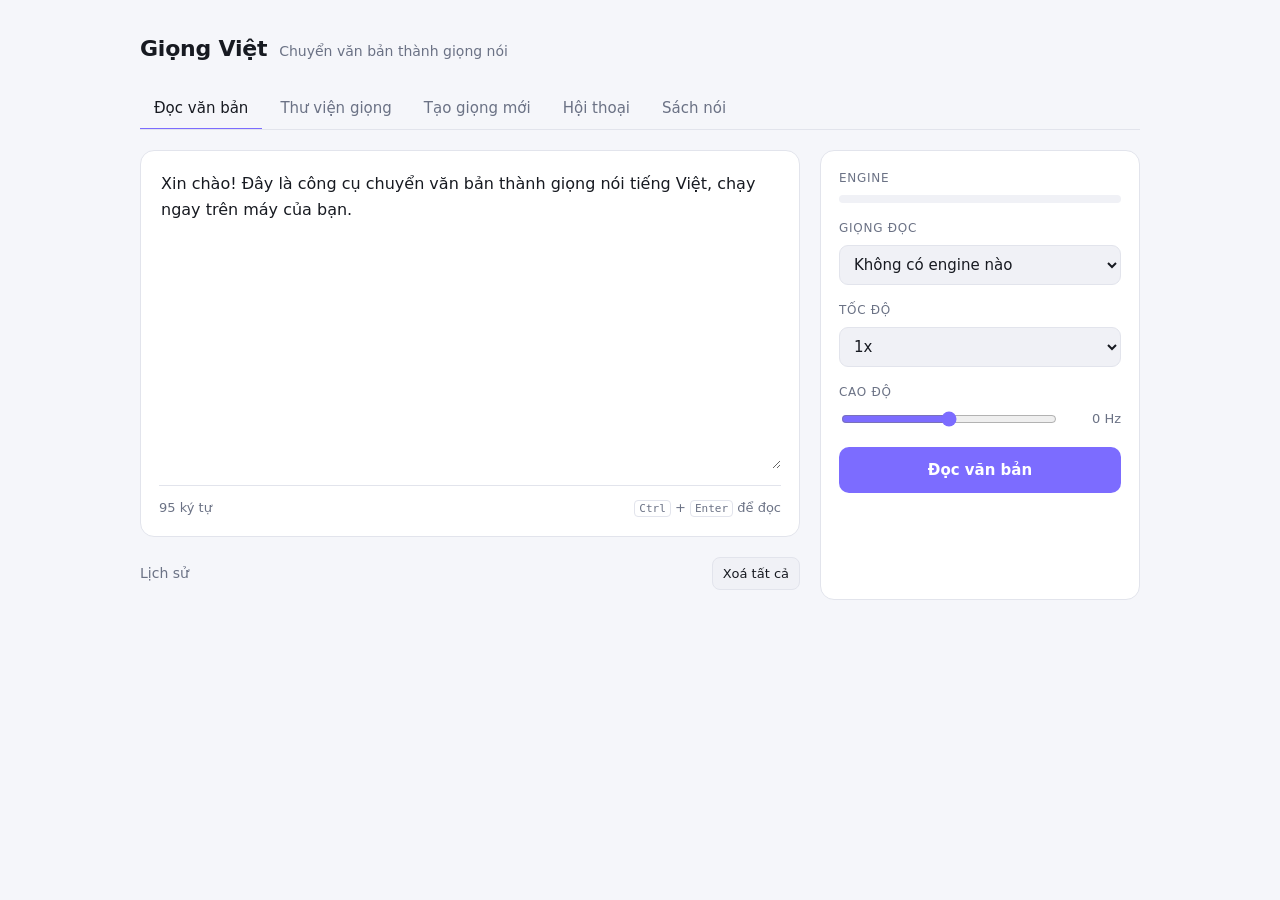
==== commit 0f2a3a7e: "feat: Enhance book processing with HTML import and masked words functionality - Added selector field" ====
--- a/static/index.html
+++ b/static/index.html
@@ -410,6 +410,10 @@
             <select id="bkMode"><option value="regex">Theo tiêu đề chương (regex)</option><option value="per_file">Mỗi file một chương</option></select></div>
           <div></div>
         </div>
+        <div id="bkHtmlBox" class="hidden">
+          <label class="lb">Khung chương HTML (selector: #id, .class, tag hoặc tag#id.class) — lấy từ khung này đến hết trang</label>
+          <input type="text" id="bkSelector" spellcheck="false" placeholder="#chapter-c" />
+        </div>
         <label class="lb">Regex tiêu đề chương (khớp từ đầu dòng, không phân biệt hoa thường)</label>
         <div class="mixrow"><input type="text" id="bkRegex" spellcheck="false" /><button class="btn" id="bkRegexDefault" type="button">Mặc định</button></div>
         <div class="mixbtns">
@@ -418,6 +422,8 @@
         </div>
         <div id="bkPreviewBox" class="hidden" style="margin-top:12px">
           <div class="hint" id="bkStats"></div>
+          <div class="qwarn" id="bkWarnings"></div>
+          <div id="bkMaskedBox"></div>
           <div id="bkRuleBox" style="margin-top:8px"></div>
           <div id="bkRows"></div>
           <div class="dlgbtns"><button class="btn pri" id="bkConfirm" type="button">Xác nhận tách chương</button></div>
@@ -466,8 +472,8 @@
   <dialog id="bookDlg">
     <form id="bookForm" method="dialog">
       <h3>Nhập truyện</h3>
-      <label class="lb">File truyện (.txt hoặc .epub, chọn nhiều file .txt nếu mỗi file là một chương)</label>
-      <input type="file" id="bookFiles" accept=".txt,.text,.epub" multiple />
+      <label class="lb">File truyện (.txt, .epub, hoặc .html / .htm / .zip chứa các file html chương đã lưu từ trình duyệt; chọn nhiều file nếu mỗi file là một chương)</label>
+      <input type="file" id="bookFiles" accept=".txt,.text,.epub,.html,.htm,.zip" multiple />
       <div class="hint">Tự dò encoding UTF-8 / UTF-16 / GB18030 / Windows-1258.</div>
       <label class="lb">Tên truyện (để trống: lấy từ file)</label>
       <input type="text" id="bookTitleIn" maxlength="200" />
@@ -1375,6 +1381,7 @@
 const fmtDur = (s) => (s >= 3600 ? `${(s / 3600).toFixed(1)} giờ` : s >= 60 ? `${Math.round(s / 60)} phút` : `${s} giây`);
 const STAT_LABEL = { control_chars: "dòng đã chuẩn hoá ký tự", url_lines: "dòng URL đã bỏ", credit_lines: "dòng nguồn/dịch giả đã bỏ",
   separators: "dấu ngăn cảnh → [nghỉ]", dup_lines: "dòng trùng đã bỏ", join_lines: "dòng đã gộp", custom: "chỗ thay thế tuỳ chỉnh",
+  unmask: "từ bị che (*) đã khôi phục", join_numbers: "số bị tách đã ghép", blank_lines: "dòng trống đã bỏ",
   quotes: "dòng đã chuẩn hoá ngoặc kép", ellipsis: "dòng đã chuẩn hoá dấu ba chấm" };
 const STATUS_LABEL = { pending: "chưa tạo", queued: "đang chờ", running: "đang tạo", done: "đã xong", exported: "đã xuất", error: "lỗi" };
 const fmtSize = (b) => b >= 1073741824 ? (b / 1073741824).toFixed(2) + " GB" : b >= 1048576 ? (b / 1048576).toFixed(1) + " MB" : Math.max(1, Math.round(b / 1024)) + " KB";
@@ -1416,6 +1423,7 @@
   $("bkNorm").checked = b.normalize; $("bkReadTitle").checked = b.read_title;
   $("bkParaPause").value = b.paragraph_pause_s ?? 0.6; $("bkTitlePause").value = b.title_pause_s ?? 1.2;
   $("bkMode").value = b.split.mode; $("bkRegex").value = b.split.regex;
+  $("bkSelector").value = b.split.selector || "#chapter-c"; $("bkHtmlBox").classList.toggle("hidden", !b.sources.some(s => s.kind === "html"));
   const key = `${b.voice.engine}|${b.voice.voice}`, sel = $("bkVoice");
   sel.replaceChildren(...bk.voices.map(v => voiceOpt(mixLabel(v), v, diaKey(v))));
   if (![...sel.options].some(o => o.value === key)) sel.prepend(new Option(`${b.voice.voice} (không có trong danh sách)`, key));
@@ -1471,7 +1479,7 @@
   }));
 }
 
-const bkBody = () => ({ regex: $("bkRegex").value, mode: $("bkMode").value, ops: bk.ops, clean: bk.clean, exceptions: bk.exceptions });
+const bkBody = () => ({ regex: $("bkRegex").value, mode: $("bkMode").value, ops: bk.ops, selector: $("bkSelector").value || null, clean: bk.clean, exceptions: bk.exceptions });
 
 const ruleLabel = (name) => name === "custom" ? "Quy tắc tuỳ chỉnh" : (bk.book.rules_catalog.find(r => r.name === name)?.label || name);
 
@@ -1495,6 +1503,31 @@
     renderExceptions(); bkPreview();
   }) : h("span");
   return h("div", "exrow", h("div", "", h("div", "hint", where), ...lines), act);
+}
+
+function renderPreviewExtras() {
+  const p = bk.prev, hasHtml = bk.book.sources.some(s => s.kind === "html");
+  $("bkWarnings").replaceChildren(...(p.warnings || []).map(w => h("div", "", "⚠ " + w)));
+  const box = [];
+  const unknown = p.masked_unknown || [];
+  if (unknown.length) {
+    box.push(h("div", "hint", `Còn ${unknown.length} từ bị che bằng dấu * chưa có trong từ điển (data/masked_words.json). Nhập từ đúng rồi bấm Lưu: từ được thêm vào từ điển và áp dụng lại ngay.`));
+    for (const u of unknown) {
+      const inp = document.createElement("input"); inp.type = "text"; inp.placeholder = "từ đúng là…"; inp.style.width = "160px";
+      const save = btn("Lưu", "Thêm vào từ điển từ bị che và xem trước lại", async () => {
+        if (!inp.value.trim()) return;
+        try {
+          await qPost("/api/masked-words", { masked: u.word, correct: inp.value });
+          bkMsg(`Đã thêm "${inp.value.trim()}" vào từ điển từ bị che.`, "ok");
+          bkPreview();
+        } catch (e) { bkMsg(e.message, "err"); }
+      });
+      box.push(h("div", "exrow", h("div", "", h("b", "", u.word), h("span", "bm", ` ${u.count} lần · chương ${u.chapter}`), h("div", "hint", u.example)),
+        h("div", "bact", inp, save)));
+    }
+  }
+  if (hasHtml) box.push(h("div", "hint", "Lỗi chính tả do người dịch (tên riêng sai, từ viết nhầm…) không được tự sửa: hãy thêm vào Từ điển phát âm của truyện ở phần bên dưới."));
+  $("bkMaskedBox").replaceChildren(...box);
 }
 
 function renderRuleImpact() {
@@ -1528,6 +1561,7 @@
     (p.dropped ? ` · bỏ ${p.dropped} đoạn rỗng/quá ngắn` : "") + (stats ? ` · Làm sạch: ${stats}` : "");
   $("bkConfirm").textContent = `Xác nhận tách ${p.chapters.length} chương`;
   renderRuleImpact();
+  renderPreviewExtras();
   $("bkRows").replaceChildren(...p.chapters.map((c, k) => {
     const acts = h("div", "bact", btn("Tách…", "Tách chương này tại một dòng", () => bkSplit(c)));
     if (k + 1 < p.chapters.length) acts.prepend(btn("Gộp với chương sau", "Gộp chương này với chương kế tiếp", () => bkMerge(k)));
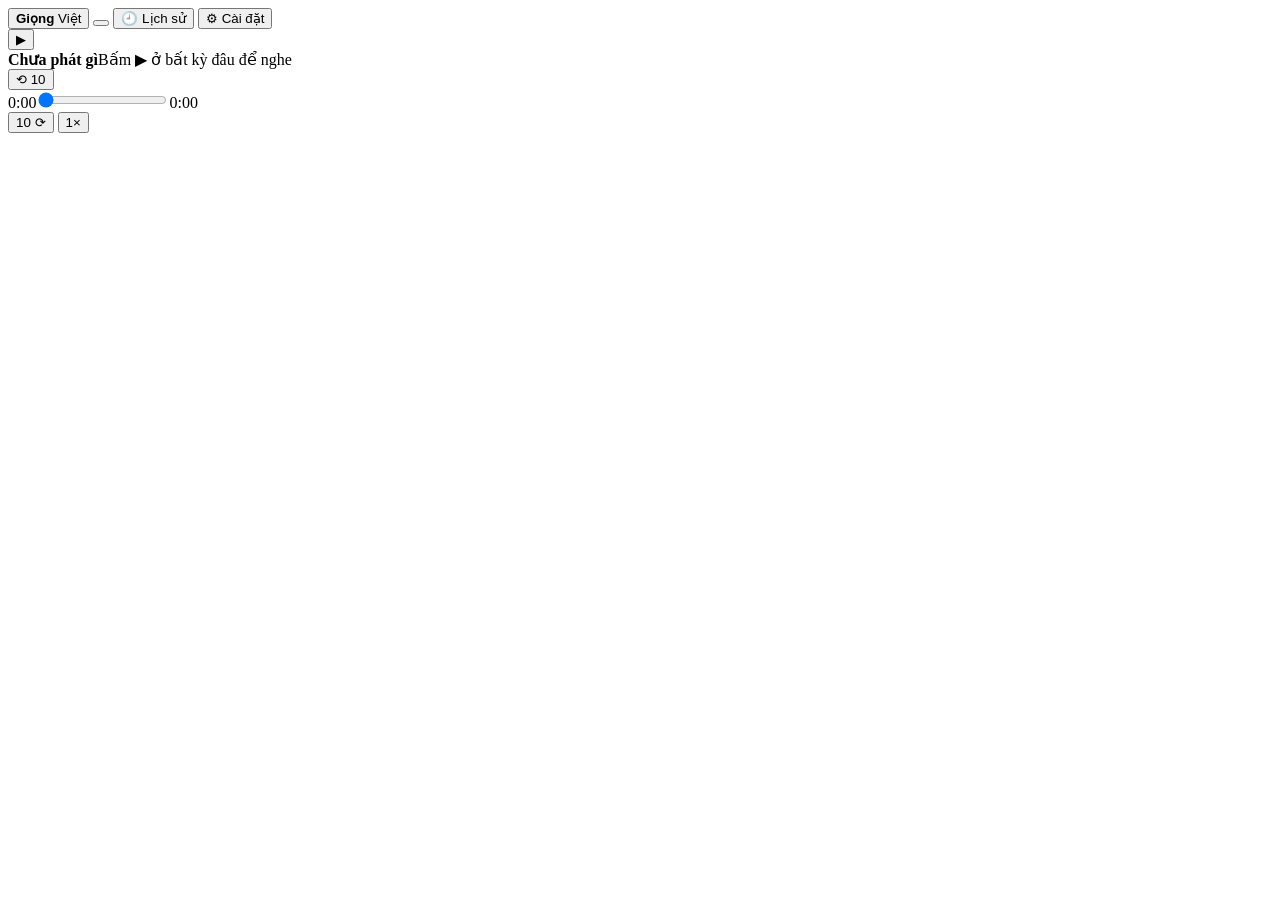
==== commit 2733a222: "feat: implement text-to-speech reading interface with multi-reader support - Add read.js for managin" ====
--- a/static/index.html
+++ b/static/index.html
@@ -1,1898 +1,38 @@
-<!DOCTYPE html>
+<!doctype html>
 <html lang="vi">
 <head>
 <meta charset="utf-8" />
 <meta name="viewport" content="width=device-width, initial-scale=1" />
-<title>Giọng Việt — Text to Speech</title>
-<style>
-  :root {
-    --bg: #0f1115; --panel: #171a21; --panel-2: #1e222b; --line: #2a2f3a;
-    --text: #e8eaf0; --muted: #8b93a7; --accent: #7c6cff; --accent-2: #5b4ee0;
-    --ok: #3ecf8e; --err: #ff6b6b; --warn: #e0a800; --radius: 14px;
-  }
-  @media (prefers-color-scheme: light) {
-    :root { --bg:#f5f6fa; --panel:#fff; --panel-2:#f0f1f6; --line:#e2e4ec; --text:#171a21; --muted:#6b7285; }
-  }
-  * { box-sizing: border-box; }
-  body { margin:0; background:var(--bg); color:var(--text);
-         font: 15px/1.5 system-ui, -apple-system, "Segoe UI", Roboto, sans-serif; }
-  .wrap { max-width: 1040px; margin: 0 auto; padding: 32px 20px 60px; }
-  header { display:flex; align-items:baseline; gap:12px; margin-bottom: 24px; }
-  h1 { font-size: 22px; margin:0; letter-spacing:-.01em; }
-  header span { color: var(--muted); font-size: 14px; }
-  .grid { display:grid; grid-template-columns: minmax(0,1fr) 320px; gap: 20px; }
-  @media (max-width: 820px) { .grid { grid-template-columns: minmax(0,1fr); } }
-  .card { background:var(--panel); border:1px solid var(--line); border-radius:var(--radius); padding:18px; }
-  textarea { width:100%; min-height: 300px; resize: vertical; background:transparent; color:var(--text);
-             border:none; outline:none; font: inherit; font-size:16px; line-height:1.65; }
-  .bar { display:flex; justify-content:space-between; align-items:center; margin-top:10px;
-         padding-top:12px; border-top:1px solid var(--line); color:var(--muted); font-size:13px; }
-  label.lb { display:block; font-size:12px; text-transform:uppercase; letter-spacing:.06em;
-             color:var(--muted); margin: 16px 0 8px; }
-  aside > label.lb:first-child { margin-top: 0; }
-  .seg { display:grid; grid-template-columns:repeat(auto-fit,minmax(0,1fr)); background:var(--panel-2); border-radius:10px; padding:4px; gap:4px; }
-  .seg button { border:0; background:transparent; color:var(--muted); padding:9px 6px; border-radius:7px;
-                cursor:pointer; font:inherit; font-size:13.5px; line-height:1.25; }
-  .seg button small { display:block; font-size:11.5px; opacity:.8; }
-  .seg button.on { background:var(--panel); color:var(--text); box-shadow:0 1px 3px rgba(0,0,0,.25); }
-  .seg button:disabled { opacity:.4; cursor:not-allowed; }
-  select, input[type=text] { width:100%; background:var(--panel-2); color:var(--text); border:1px solid var(--line);
-           border-radius:9px; padding:9px 10px; font:inherit; }
-  .range { display:flex; align-items:center; gap:10px; }
-  .range input { flex:1; accent-color: var(--accent); }
-  .range output { width:52px; text-align:right; font-variant-numeric: tabular-nums; color:var(--muted); font-size:13px; }
-  .drop { display:block; border:1.5px dashed var(--line); border-radius:10px; padding:14px; text-align:center; color:var(--muted);
-          font-size:13px; cursor:pointer; }
-  .drop.has { border-style:solid; border-color:var(--accent); color:var(--text); }
-  .drop input { display:none; }
-  .hint { color:var(--muted); font-size:12.5px; margin-top:6px; }
-  .go { width:100%; margin-top:18px; padding:12px; border:0; border-radius:10px; cursor:pointer;
-        background:var(--accent); color:#fff; font:inherit; font-weight:600; font-size:15px; }
-  .go:hover { background:var(--accent-2); }
-  .go:disabled { opacity:.6; cursor:progress; }
-  .msg { margin-top:10px; font-size:13px; min-height: 1em; }
-  .msg.err { color: var(--err); } .msg.ok { color: var(--ok); } .msg.warn { color: var(--warn); }
-  .hidden { display:none !important; }
-  .history { margin-top: 20px; }
-  .history h2 { font-size: 14px; color: var(--muted); font-weight:500; margin: 0 0 10px; }
-  .item { background:var(--panel); border:1px solid var(--line); border-radius:12px; padding:12px 14px; margin-bottom:10px; }
-  .item .meta { display:flex; justify-content:space-between; gap:10px; font-size:12.5px; color:var(--muted); margin-bottom:8px; }
-  .item .txt { font-size:13.5px; margin-bottom:8px; white-space:nowrap; overflow:hidden; text-overflow:ellipsis; }
-  .item audio { width:100%; height: 36px; }
-  .item a { color: var(--accent); text-decoration:none; }
-  .spin { display:inline-block; width:14px; height:14px; border:2px solid #fff6; border-top-color:#fff;
-          border-radius:50%; animation: s .7s linear infinite; vertical-align:-2px; margin-right:6px; }
-  @keyframes s { to { transform: rotate(360deg); } }
-  kbd { font: 11px ui-monospace, monospace; border:1px solid var(--line); border-radius:4px; padding:1px 4px; }
-  .chips { display:flex; flex-wrap:wrap; gap:6px; margin-top:10px; }
-  .chips button { background:var(--panel-2); color:var(--text); border:1px solid var(--line); border-radius:999px;
-                  padding:3px 11px; font:inherit; font-size:12.5px; cursor:pointer; }
-  .chips button:hover { border-color:var(--accent); }
-  .tabs { display:flex; gap:4px; margin-bottom:20px; border-bottom:1px solid var(--line); overflow-x:auto; scrollbar-width:none; }
-  .tabs button { white-space:nowrap; }
-  .tabs button { background:none; border:0; border-bottom:2px solid transparent; color:var(--muted); padding:8px 14px;
-                 font:inherit; cursor:pointer; margin-bottom:-1px; }
-  .tabs button.on { color:var(--text); border-bottom-color:var(--accent); }
-  .toolbar { display:grid; grid-template-columns: minmax(0,1fr) 150px 150px 170px auto; gap:10px; margin-bottom:14px; }
-  @media (max-width: 820px) { .toolbar { grid-template-columns: 1fr 1fr; } .toolbar input { grid-column: 1 / -1; } }
-  .vgrid { display:grid; grid-template-columns: repeat(auto-fill, minmax(250px, 1fr)); gap:14px; }
-  .vcard { background:var(--panel); border:1px solid var(--line); border-radius:12px; padding:14px; display:flex; flex-direction:column; gap:8px; min-width:0; }
-  .vtop { display:flex; justify-content:space-between; align-items:flex-start; gap:8px; }
-  .vname { font-weight:600; overflow-wrap:anywhere; }
-  .vmeta { color:var(--muted); font-size:12.5px; }
-  .vdesc { font-size:13px; color:var(--muted); overflow-wrap:anywhere; }
-  .vtags { display:flex; flex-wrap:wrap; gap:5px; }
-  .vtags span { background:var(--panel-2); border-radius:999px; padding:1px 9px; font-size:12px; color:var(--muted); }
-  .badge { background:var(--accent); color:#fff; border-radius:6px; padding:0 6px; font-size:11px; font-weight:600; margin-left:6px; vertical-align:1px; }
-  .vcard.dim { opacity:.55; }
-  .hhead { display:flex; justify-content:space-between; align-items:center; margin-bottom:10px; }
-  .hhead h2 { margin:0 !important; }
-  .hact { display:flex; gap:6px; margin-top:8px; }
-  .pausebox { display:inline-flex; gap:6px; align-items:center; font-size:12.5px; color:var(--muted); }
-  .pausebox input[type=number] { width:72px; padding:3px 8px; }
-  .pausebox button { background:var(--accent); color:#fff; border:0; border-radius:999px; padding:3px 11px; font:inherit; cursor:pointer; }
-  .warn-ic { color:var(--warn); cursor:help; }
-  input[type=number] { width:100%; background:var(--panel-2); color:var(--text); border:1px solid var(--line); border-radius:9px; padding:9px 10px; font:inherit; }
-  .crow { display:grid; grid-template-columns:72px 1fr; gap:8px; align-items:center; margin-bottom:8px; }
-  .crow b { overflow-wrap:anywhere; }
-  .dline { display:grid; grid-template-columns:auto auto minmax(0,1fr) auto; gap:8px; align-items:center; padding:8px 0; border-top:1px solid var(--line); }
-  .dline .who { font-weight:600; color:var(--accent); }
-  .dline .dtext { font-size:13.5px; overflow-wrap:anywhere; }
-  .dline .dact { display:flex; gap:6px; }
-  .dline .dtext small { display:block; color:var(--err); }
-  .mixgrid { display:grid; grid-template-columns:1fr 1fr; gap:16px; }
-  @media (max-width: 820px) { .mixgrid { grid-template-columns:1fr; } }
-  .mixrow { display:flex; gap:8px; margin-top:8px; }
-  .mixrow select { flex:1; }
-  .mixslider { display:grid; grid-template-columns:minmax(0,1fr) minmax(160px,2fr) minmax(0,1fr); align-items:center; gap:12px; margin-top:24px; }
-  .mixslider input { accent-color:var(--accent); width:100%; }
-  .mixend { font-size:13px; overflow-wrap:anywhere; }
-  .mixend:last-child { text-align:right; }
-  .mixbtns { display:flex; gap:12px; align-items:center; flex-wrap:wrap; margin-top:14px; }
-  .mixbtns .chk { margin-top:0; }
-  .mixaudio { width:100%; margin-top:12px; }
-  .vact { display:flex; gap:6px; margin-top:auto; padding-top:4px; }
-  .btn { background:var(--panel-2); color:var(--text); border:1px solid var(--line); border-radius:8px; padding:6px 10px;
-         font:inherit; font-size:13px; cursor:pointer; }
-  .btn:hover { border-color:var(--accent); }
-  .btn:disabled { opacity:.6; cursor:progress; }
-  .btn.pri { background:var(--accent); border-color:var(--accent); color:#fff; font-weight:600; }
-  .btn.pri:hover { background:var(--accent-2); }
-  .btn.fav { border:0; background:none; padding:0 2px; font-size:18px; line-height:1; color:var(--muted); }
-  .btn.fav.on { color:var(--err); }
-  .vact .pri { flex:1; }
-  dialog { background:var(--panel); color:var(--text); border:1px solid var(--line); border-radius:var(--radius);
-           padding:20px; width:min(460px, 92vw); }
-  dialog::backdrop { background:rgba(0,0,0,.55); }
-  dialog h3 { margin:0 0 4px; font-size:17px; }
-  .row2 { display:grid; grid-template-columns:1fr 1fr; gap:10px; }
-  .recrow { display:flex; align-items:center; gap:10px; margin-top:8px; font-size:13px; color:var(--muted); }
-  .chk { display:flex; gap:8px; align-items:flex-start; margin-top:14px; font-size:13.5px; cursor:pointer; }
-  .chk input { margin-top:3px; accent-color:var(--accent); }
-  .dlgbtns { display:flex; justify-content:flex-end; gap:8px; margin-top:16px; }
-  .brow { display:grid; grid-template-columns:minmax(0,1fr) auto; gap:4px 10px; padding:8px 0; border-top:1px solid var(--line); align-items:center; }
-  .brow .bt { font-weight:600; overflow-wrap:anywhere; }
-  .brow .bh { grid-column:1 / -1; color:var(--muted); font-size:12.5px; overflow:hidden; text-overflow:ellipsis; white-space:nowrap; }
-  .brow .bm { color:var(--muted); font-size:12.5px; font-weight:400; margin-left:6px; }
-  .brow .bact { display:flex; gap:6px; flex-wrap:wrap; }
-  @media (max-width: 760px) { .brow { grid-template-columns:minmax(0,1fr); } }  /* nhiều nút hành động: xuống dòng dưới tiêu đề */
-  .crule { display:grid; grid-template-columns:minmax(0,1.3fr) minmax(0,1fr) auto auto; gap:6px; margin-bottom:6px; align-items:center; }
-  .lrow { display:grid; grid-template-columns:minmax(0,1.2fr) minmax(0,1.2fr) 68px 68px auto auto auto; gap:6px; margin-bottom:6px; align-items:center; font-size:12.5px; }
-  .lrow.head { color:var(--muted); font-size:11.5px; text-transform:uppercase; letter-spacing:.04em; margin-bottom:2px; }
-  .lrow label { display:flex; gap:4px; align-items:center; white-space:nowrap; color:var(--muted); }
-  .lrow input[type=number] { padding:7px 6px; }
-  .sug { display:grid; grid-template-columns:minmax(0,1fr) auto; gap:4px 10px; padding:8px 0; border-top:1px solid var(--line); align-items:center; }
-  .sug .ex { grid-column:1 / -1; color:var(--muted); font-size:12.5px; overflow-wrap:anywhere; }
-  .qbar { height:8px; background:var(--line); border-radius:4px; overflow:hidden; margin:6px 0; }
-  .qbar > div { height:100%; width:0; background:var(--accent); transition:width .4s; }
-  .qbar.ok > div { background:var(--ok); }
-  .qpanel { margin:6px 0 14px; padding-bottom:12px; border-bottom:1px solid var(--line); }
-  .qrange { display:inline-flex; gap:6px; align-items:center; font-size:13px; color:var(--muted); }
-  .qrange input { width:70px; padding:6px 8px; }
-  .qwarn { color:var(--warn); font-size:13px; margin-top:4px; }
-  .qexp a { color:var(--accent); }
-  .sug.child { margin-left:26px; border-top:0; padding:4px 0 4px 10px; border-left:2px solid var(--line); }
-  #bookDetail .card { margin-top:14px; }
-  #bookDetail h3 { margin:0 0 6px; font-size:16px; }
-  .exlist { margin:4px 0 12px; max-height:340px; overflow:auto; border:1px solid var(--line); border-radius:8px; padding:4px 10px; }
-  .exrow { display:grid; grid-template-columns:minmax(0,1fr) auto; gap:6px; padding:6px 0; border-top:1px solid var(--line); align-items:start; }
-  .exrow:first-child { border-top:0; }
-  .exl { font-size:13px; overflow-wrap:anywhere; }
-  .exl.old { color:var(--err); } .exl.new { color:var(--ok); }
-  .excl { display:flex; gap:8px; align-items:center; font-size:13px; margin-top:6px; }
-  .excl span { flex:1; min-width:0; overflow:hidden; text-overflow:ellipsis; white-space:nowrap; }
-  #chapDlg { width:min(720px, 94vw); }
-  #chapDlg pre { white-space:pre-wrap; overflow-wrap:anywhere; max-height:60vh; overflow:auto; font:inherit; font-size:14px; line-height:1.6; margin:10px 0; }
-  #bookDetail .hhead h2 { text-transform:none; font-size:18px; color:var(--text); font-weight:600; }
-  /* Điện thoại / máy tính bảng: ô soạn → cài đặt (nút tạo audio) → kết quả → lịch sử */
-  @media (max-width: 820px) {
-    .grid > div:first-child { display:contents; }
-    .grid > div:first-child > :first-child { order:1; }
-    .grid > aside { order:2; }
-    .grid > div:first-child > :nth-child(n+2) { order:3; margin-top:0 !important; }
-    .wrap { padding:20px 14px 48px; }
-    textarea { min-height:200px; }
-  }
-  @media (max-width: 520px) {
-    header { flex-wrap:wrap; gap:2px 10px; }
-    .tabs { gap:0; }
-    .tabs button { padding:8px 6px; font-size:13px; }
-    .toolbar { grid-template-columns:1fr 1fr; }
-    .mixslider { grid-template-columns:1fr 1fr; gap:6px 12px; margin-top:18px; }
-    .mixslider input { grid-column:1 / -1; grid-row:2; }
-    .dline { grid-template-columns:auto minmax(0,1fr) auto; }
-    .dline .dtext { grid-column:1 / -1; order:5; }
-    .dline .dact { order:3; }
-    .item .meta { flex-wrap:wrap; }
-    dialog { padding:16px; }
-  }
-</style>
+<title>Giọng Việt</title>
+<link rel="stylesheet" href="/css/tokens.css" />
+<link rel="stylesheet" href="/css/base.css" />
+<link rel="stylesheet" href="/css/components.css" />
 </head>
 <body>
-<div class="wrap">
-  <header><h1>Giọng Việt</h1><span>Chuyển văn bản thành giọng nói</span><span id="precBadge" class="hidden" style="margin-left:auto"></span></header>
-  <nav class="tabs">
-    <button data-tab="tts" class="on">Đọc văn bản</button>
-    <button data-tab="lib">Thư viện giọng</button>
-    <button data-tab="mix">Tạo giọng mới</button>
-    <button data-tab="dia">Hội thoại</button>
-    <button data-tab="book">Sách nói</button>
-  </nav>
+<div class="topbar"><div class="topbar-in">
+  <button class="logo" id="logo" type="button"><b>Giọng</b> Việt</button>
+  <button class="running hidden" id="running" type="button"><span class="dot"></span><span id="runningText"></span></button>
+  <span class="spacer"></span>
+  <button class="iconbtn" id="btnHistory" type="button">🕘 Lịch sử</button>
+  <button class="iconbtn" id="btnSettings" type="button">⚙ Cài đặt</button>
+</div></div>
 
-  <div id="tab-tts">
-  <div class="grid">
-    <div>
-      <div class="card">
-        <textarea id="text" placeholder="Nhập hoặc dán văn bản cần đọc…">Xin chào! Đây là công cụ chuyển văn bản thành giọng nói tiếng Việt, chạy ngay trên máy của bạn.</textarea>
-        <div class="chips hidden" id="emoBox"></div>
-        <div class="bar"><span id="count">0 ký tự</span><span><kbd>Ctrl</kbd> + <kbd>Enter</kbd> để đọc</span></div>
-      </div>
-      <div class="history" id="historyBox">
-        <div class="hhead"><h2>Lịch sử</h2><button type="button" class="btn" id="histClear">Xoá tất cả</button></div>
-        <div id="history"></div>
-      </div>
-    </div>
+<main class="page" id="view"></main>
 
-    <aside class="card">
-      <label class="lb">Engine</label>
-      <div class="seg" id="engineSeg"></div>
+<div class="player idle" id="player"><div class="player-in">
+  <button class="pbtn" id="pPlay" type="button" aria-label="Phát">▶</button>
+  <div class="title"><b id="pTitle">Chưa phát gì</b><span id="pSub">Bấm ▶ ở bất kỳ đâu để nghe</span></div>
+  <button class="skip" id="pBack" type="button" aria-label="Lùi 10 giây">⟲ 10</button>
+  <div class="seek"><span class="time" id="pCur">0:00</span><input type="range" id="pSeek" min="0" max="1" step="0.1" value="0" aria-label="Tua" /><span class="time" id="pDur">0:00</span></div>
+  <button class="skip" id="pFwd" type="button" aria-label="Tới 10 giây">10 ⟳</button>
+  <button class="spd" id="pSpeed" type="button" aria-label="Tốc độ phát">1×</button>
+</div></div>
 
-      <label class="lb">Giọng đọc</label>
-      <select id="voice"><option>Đang tải…</option></select>
-      <div class="hint" id="voiceHint"></div>
+<div class="drawer" id="drawer" aria-hidden="true"></div>
+<div class="scrim hidden" id="scrim"></div>
+<div id="modalHost"></div>
+<div id="toastHost"></div>
 
-      <label class="lb">Tốc độ</label>
-      <select id="speed"><option value="0">1x</option><option value="100">2x</option><option value="200">3x</option></select>
-
-      <div id="pitchBox">
-        <label class="lb">Cao độ</label>
-        <div class="range"><input type="range" id="pitch" min="-50" max="50" step="5" value="0" /><output id="pitchOut">0 Hz</output></div>
-      </div>
-
-      <div id="normBox" class="hidden">
-        <label class="chk"><input type="checkbox" id="norm" checked /><span>Chuẩn hoá văn bản (số, ngày, đơn vị…)</span></label>
-      </div>
-
-      <div id="cloneBox" class="hidden">
-        <label class="lb">Nhân bản giọng (tuỳ chọn)</label>
-        <label class="drop" id="drop">
-          <input type="file" id="ref" accept="audio/*" />
-          <span id="dropTxt">Chọn file audio mẫu 3–8 giây<br/>(wav/mp3, giọng rõ, ít tạp âm)</span>
-        </label>
-        <div class="hint">Khi có file mẫu, giọng đọc ở trên sẽ được bỏ qua. Muốn dùng lại giọng này về sau, hãy thêm vào Thư viện giọng.</div>
-      </div>
-
-      <button class="go" id="go">Đọc văn bản</button>
-      <div class="msg" id="msg"></div>
-    </aside>
-  </div>
-  </div>
-
-  <section id="tab-dia" class="hidden">
-    <div class="grid">
-      <div>
-        <div class="card">
-          <textarea id="diaScript" spellcheck="false" placeholder="[Tên]: lời thoại…">[Lan]: Chào anh, hôm nay anh khoẻ không?
-[Minh]: Anh khoẻ, cảm ơn em [cười].
-
-[Lan]: Vậy thì tốt quá, mình đi dạo nhé.</textarea>
-          <div class="chips hidden" id="diaEmo"></div>
-          <div class="bar"><span id="diaCount">0 dòng</span><span>Dòng trống = nghỉ dài hơn</span></div>
-          <div class="msg" id="diaParseMsg"></div>
-          <div class="msg warn" id="diaWarn"></div>
-        </div>
-        <div class="card hidden" id="diaResult" style="margin-top:20px">
-          <progress id="diaProg" max="1" value="0" style="width:100%"></progress>
-          <div class="hint" id="diaProgTxt"></div>
-          <div id="diaOut" class="hidden">
-            <audio id="diaAudio" class="mixaudio" controls></audio>
-            <div class="hint"><a id="diaWav" href="#">Tải WAV</a> <a id="diaMp3" href="#" class="hidden">· Tải MP3</a></div>
-          </div>
-          <div id="diaLines" style="margin-top:12px"></div>
-        </div>
-        <div class="history" style="margin-top:20px">
-          <div class="hhead"><h2>Lịch sử hội thoại</h2><button type="button" class="btn" id="diaHistClear">Xoá tất cả</button></div>
-          <div id="diaHistory"></div>
-        </div>
-      </div>
-      <aside class="card">
-        <label class="lb">Diễn viên</label>
-        <div id="diaCast"><div class="hint">Chưa có người nói nào.</div></div>
-        <label class="lb">Tốc độ</label>
-        <select id="diaSpeed"><option value="0">1x</option><option value="100">2x</option><option value="200">3x</option></select>
-        <div class="row2">
-          <div><label class="lb">Nghỉ giữa dòng (ms)</label><input type="number" id="diaGap" value="350" min="0" max="5000" /></div>
-          <div><label class="lb">Nghỉ giữa đoạn (ms)</label><input type="number" id="diaGapP" value="800" min="0" max="10000" /></div>
-        </div>
-        <label class="chk"><input type="checkbox" id="diaNorm" checked /><span>Chuẩn hoá văn bản (chỉ giọng VieNeu)</span></label>
-        <button class="go" id="diaGo">Tạo audio</button>
-        <div class="msg" id="diaMsg"></div>
-        <label class="lb">Dự án</label>
-        <select id="diaProjects"><option value="">— chưa có dự án —</option></select>
-        <div class="row2" style="margin-top:8px"><button type="button" class="btn" id="diaOpen">Mở</button><button type="button" class="btn" id="diaDelProj">Xoá</button></div>
-        <input type="text" id="diaProjName" placeholder="Tên dự án để lưu" style="margin-top:8px" />
-        <button type="button" class="btn" id="diaSave" style="margin-top:8px;width:100%">Lưu dự án</button>
-      </aside>
-    </div>
-  </section>
-
-  <section id="tab-mix" class="hidden">
-    <div class="card">
-      <div class="mixgrid">
-        <div>
-          <label class="lb">Giọng A</label>
-          <input type="text" id="mixQA" placeholder="Tìm giọng A…" />
-          <div class="mixrow"><select id="mixA"></select><button type="button" class="btn" id="mixPlayA" title="Nghe giọng A">▶</button></div>
-        </div>
-        <div>
-          <label class="lb">Giọng B</label>
-          <input type="text" id="mixQB" placeholder="Tìm giọng B…" />
-          <div class="mixrow"><select id="mixB"></select><button type="button" class="btn" id="mixPlayB" title="Nghe giọng B">▶</button></div>
-        </div>
-      </div>
-      <div class="mixslider">
-        <span class="mixend" id="mixLblB"></span>
-        <input type="range" id="mixSlider" min="0" max="1" step="0.01" value="0.5" />
-        <span class="mixend" id="mixLblA"></span>
-      </div>
-      <div class="hint" id="mixPct" style="text-align:center"></div>
-      <label class="lb">Câu thử</label>
-      <input type="text" id="mixText" />
-      <div class="mixbtns">
-        <button type="button" class="btn pri" id="mixPreview">Nghe thử</button>
-        <label class="chk"><input type="checkbox" id="mixAuto" checked /><span>Tự nghe thử khi thả thanh trượt</span></label>
-        <button type="button" class="btn" id="mixSave">Lưu vào thư viện</button>
-      </div>
-      <div class="msg" id="mixMsg"></div>
-      <audio id="mixAudio" class="mixaudio" controls></audio>
-    </div>
-  </section>
-
-  <section id="tab-lib" class="hidden">
-    <div class="toolbar">
-      <input type="text" id="libQ" placeholder="Tìm theo tên, thẻ, mô tả…" />
-      <select id="libGender"><option value="">Mọi giới tính</option><option value="nam">Nam</option><option value="nữ">Nữ</option></select>
-      <select id="libRegion"><option value="">Mọi vùng miền</option><option value="bac">Bắc</option><option value="trung">Trung</option><option value="nam">Nam</option></select>
-      <select id="libScope"><option value="">Tất cả giọng</option><option value="fav">Yêu thích</option><option value="mine">Giọng của tôi</option><option value="preset">Giọng dựng sẵn</option></select>
-      <button class="btn pri" id="libAdd" type="button">+ Thêm giọng</button>
-    </div>
-    <div class="msg" id="libMsg"></div>
-    <div class="vgrid" id="libGrid"></div>
-  </section>
-
-  <section id="tab-book" class="hidden">
-    <div id="bookList">
-      <div class="hhead"><h2>Truyện của bạn</h2><button class="btn pri" id="bookNew" type="button">+ Nhập truyện</button></div>
-      <div class="msg" id="bookListMsg"></div>
-      <div class="vgrid" id="bookGrid"></div>
-    </div>
-    <div id="bookDetail" class="hidden">
-      <div class="hhead"><button class="btn" id="bookBack" type="button">← Danh sách truyện</button><h2 id="bookName"></h2></div>
-      <div class="msg" id="bookMsg"></div>
-      <div class="card">
-        <h3>Cài đặt</h3>
-        <div class="row2">
-          <div><label class="lb">Tên truyện</label><input type="text" id="bkTitle" maxlength="200" /></div>
-          <div><label class="lb">Tác giả</label><input type="text" id="bkAuthor" maxlength="200" /></div>
-        </div>
-        <div class="row2">
-          <div><label class="lb">Giọng kể</label><select id="bkVoice"></select></div>
-          <div><label class="lb">Tốc độ</label><select id="bkSpeed"><option value="0">1x</option><option value="100">2x</option><option value="200">3x</option></select></div>
-        </div>
-        <label class="chk"><input type="checkbox" id="bkNorm" checked /><span>Chuẩn hoá văn bản (chỉ giọng VieNeu)</span></label>
-        <label class="chk"><input type="checkbox" id="bkReadTitle" checked /><span>Đọc tiêu đề chương ở đầu mỗi chương</span></label>
-        <div class="mixbtns">
-          <label class="chk" style="margin:0" title="Khoảng lặng khi xuống đoạn văn (0 = không nghỉ)">Nghỉ giữa các đoạn văn <input type="number" id="bkParaPause" min="0" max="3" step="0.1" style="width:76px;margin:0 6px" /> giây</label>
-          <label class="chk" style="margin:0" title="Khoảng lặng sau tiêu đề chương (0 = không nghỉ)">Nghỉ sau tiêu đề <input type="number" id="bkTitlePause" min="0" max="5" step="0.1" style="width:76px;margin:0 6px" /> giây</label>
-        </div>
-        <div class="hint">Đổi các mức nghỉ làm các chương đã tạo thành "lỗi thời" (cần tạo lại để áp dụng).</div>
-        <label class="chk"><input type="checkbox" id="bkDlgOn" /><span>Lời thoại (trong ngoặc kép hoặc sau gạch thoại) đọc bằng giọng thứ hai</span></label>
-        <select id="bkDlgVoice" style="margin-top:8px" disabled></select>
-        <div class="hint">Phần dẫn sau lời thoại ("– Đi đâu? – hắn hỏi.") vẫn do giọng kể đọc.</div>
-        <div class="dlgbtns"><button class="btn pri" id="bkSaveSettings" type="button">Lưu cài đặt</button></div>
-      </div>
-      <div class="card">
-        <h3>Từ điển phát âm</h3>
-        <div class="hint">Áp dụng trước khi chuẩn hoá văn bản. "Đọc thành" thay chữ; "Nghỉ trước/sau" chèn [nghỉ Ns] quanh cụm (0 = không nghỉ). Dấu gạch nối (Đấu-Khí) không có tác dụng với VieNeu: nó coi gạch nối như khoảng trắng.</div>
-        <label class="lb">Của truyện này (ưu tiên hơn từ điển toàn cục)</label>
-        <div id="lexBook"></div>
-        <button class="btn" id="lexAddBook" type="button">+ Thêm mục</button>
-        <label class="lb">Toàn cục (mọi truyện)</label>
-        <div id="lexGlobal"></div>
-        <button class="btn" id="lexAddGlobal" type="button">+ Thêm mục</button>
-        <div class="dlgbtns"><button class="btn pri" id="lexSave" type="button">Lưu từ điển</button></div>
-      </div>
-      <div class="card">
-        <h3>Gợi ý tên riêng</h3>
-        <div class="hint">Quét các cụm viết hoa 2–4 tiếng lặp lại nhiều lần và không đứng đầu câu (khả năng là tên riêng hoặc thuật ngữ). Từ dừng (Anh, Hắn, Nhưng…) sửa trong <code>config/name_stopwords.txt</code>.</div>
-        <div class="mixbtns">
-          <label class="chk" style="margin:0">Xuất hiện tối thiểu <input type="number" id="sugMin" value="3" min="1" max="100" style="width:70px;margin:0 6px" /> lần</label>
-          <button class="btn pri" id="sugScan" type="button">Quét truyện</button>
-        </div>
-        <div id="sugList"></div>
-      </div>
-      <div class="card">
-        <h3>Làm sạch văn bản</h3>
-        <div class="hint">Bật/tắt từng quy tắc; áp dụng khi xem trước và khi xác nhận tách chương. Cài đặt lưu theo từng truyện.</div>
-        <div id="bkRules"></div>
-        <label class="lb">Khoảng nghỉ ở dấu ngăn cảnh (giây)</label>
-        <input type="number" id="bkSepPause" min="0.1" max="5" step="0.1" value="1.5" style="max-width:120px" />
-        <label class="lb">Quy tắc tuỳ chỉnh (regex → thay thế)</label>
-        <div id="bkCustom"></div>
-        <button class="btn" id="bkAddRule" type="button">+ Thêm quy tắc</button>
-        <label class="lb">Ngoại lệ đã giữ (quy tắc không áp dụng cho các dòng này)</label>
-        <div id="bkExc"><div class="hint">Chưa có. Bấm "Giữ dòng này" ở danh sách dòng bị ảnh hưởng trong phần xem trước.</div></div>
-      </div>
-      <div class="card">
-        <h3>Tách chương</h3>
-        <div class="row2">
-          <div><label class="lb">Cách tách</label>
-            <select id="bkMode"><option value="regex">Theo tiêu đề chương (regex)</option><option value="per_file">Mỗi file một chương</option></select></div>
-          <div></div>
-        </div>
-        <div id="bkHtmlBox" class="hidden">
-          <label class="lb">Khung chương HTML (selector: #id, .class, tag hoặc tag#id.class) — lấy từ khung này đến hết trang</label>
-          <input type="text" id="bkSelector" spellcheck="false" placeholder="#chapter-c" />
-        </div>
-        <label class="lb">Regex tiêu đề chương (khớp từ đầu dòng, không phân biệt hoa thường)</label>
-        <div class="mixrow"><input type="text" id="bkRegex" spellcheck="false" /><button class="btn" id="bkRegexDefault" type="button">Mặc định</button></div>
-        <div class="mixbtns">
-          <button class="btn pri" id="bkPreview" type="button">Xem trước chương</button>
-          <button class="btn" id="bkOpsReset" type="button">Bỏ gộp/tách thủ công</button>
-        </div>
-        <div id="bkPreviewBox" class="hidden" style="margin-top:12px">
-          <div class="hint" id="bkStats"></div>
-          <div class="qwarn" id="bkWarnings"></div>
-          <div id="bkMaskedBox"></div>
-          <div id="bkRuleBox" style="margin-top:8px"></div>
-          <div id="bkRows"></div>
-          <div class="dlgbtns"><button class="btn pri" id="bkConfirm" type="button">Xác nhận tách chương</button></div>
-        </div>
-      </div>
-      <div class="card hidden" id="bkChapCard">
-        <h3 id="bkChapTitle">Danh sách chương</h3>
-        <div class="qpanel">
-          <div class="hint" id="qSummary"></div>
-          <div class="qbar" id="qBar"><div></div></div>
-          <div class="hint" id="qRunning"></div>
-          <div class="qwarn" id="qNote"></div>
-          <div class="mixbtns">
-            <button class="btn pri" id="qAll" type="button">Chạy tất cả</button>
-            <button class="btn" id="qFirst5" type="button" title="Tạo thử 5 chương chưa xong đầu tiên để nghe chất lượng và đo tốc độ">Chạy thử 5 chương đầu</button>
-            <span class="qrange">Từ <input type="number" id="qFrom" min="1" value="1" /> đến <input type="number" id="qTo" min="1" value="1" />
-              <button class="btn" id="qRange" type="button">Chạy khoảng</button></span>
-            <button class="btn" id="qStale" type="button" hidden title="Chương đã dựng bằng giọng / từ điển / tốc độ cũ">Tạo lại chương lỗi thời</button>
-          </div>
-          <div class="mixbtns">
-            <button class="btn" id="qPause" type="button">Tạm dừng</button>
-            <button class="btn" id="qCancel" type="button" title="Bỏ các chương đang chờ; chương đang chạy dừng sau đoạn hiện tại">Huỷ hàng đợi</button>
-            <label class="chk"><input type="checkbox" id="qInhibit" checked /><span>Giữ máy không ngủ khi đang tạo <span id="qInhibitState" class="hint"></span></span></label>
-          </div>
-          <div id="qTrial" class="hidden" style="margin-top:10px">
-            <div class="hint" id="qTrialText"></div>
-            <div class="qbar"><div id="qTrialFill"></div></div>
-          </div>
-          <div class="mixbtns">
-            <select id="qKbps" title="Tốc độ bit MP3 (mono)" style="width:auto"><option value="64">MP3 64 kbps</option><option value="80">MP3 80 kbps</option><option value="96">MP3 96 kbps</option></select>
-            <button class="btn" id="qExpZip" type="button">Xuất MP3 (zip)</button>
-            <button class="btn" id="qExpM4b" type="button" title="Một file có đánh dấu chương (AAC 64 kbps)">Xuất .m4b</button>
-          </div>
-          <div class="hint" id="qExpMsg"></div>
-          <div class="mixbtns">
-            <span class="hint" id="qDisk"></span>
-            <button class="btn" id="qPurge" type="button" disabled title="Xoá audio gốc (FLAC) của các chương đã xuất MP3/m4b để giải phóng dung lượng">Xoá nguồn FLAC của chương đã xuất</button>
-          </div>
-          <div class="qexp hint" id="qExpList"></div>
-        </div>
-        <div id="bkChapters"></div>
-      </div>
-    </div>
-  </section>
-
-  <dialog id="bookDlg">
-    <form id="bookForm" method="dialog">
-      <h3>Nhập truyện</h3>
-      <label class="lb">File truyện (.txt, .epub, hoặc .html / .htm / .zip chứa các file html chương đã lưu từ trình duyệt; chọn nhiều file nếu mỗi file là một chương)</label>
-      <input type="file" id="bookFiles" accept=".txt,.text,.epub,.html,.htm,.zip" multiple />
-      <div class="hint">Tự dò encoding UTF-8 / UTF-16 / GB18030 / Windows-1258.</div>
-      <label class="lb">Tên truyện (để trống: lấy từ file)</label>
-      <input type="text" id="bookTitleIn" maxlength="200" />
-      <label class="lb">Tác giả</label>
-      <input type="text" id="bookAuthorIn" maxlength="200" />
-      <div class="msg err" id="bookErr"></div>
-      <div class="dlgbtns">
-        <button type="button" class="btn" id="bookCancel">Huỷ</button>
-        <button type="submit" class="btn pri" id="bookImport">Nhập</button>
-      </div>
-    </form>
-  </dialog>
-
-  <dialog id="chapDlg">
-    <h3 id="chapTitle"></h3>
-    <pre id="chapText"></pre>
-    <div class="dlgbtns"><button type="button" class="btn" id="chapClose">Đóng</button></div>
-  </dialog>
-
-  <dialog id="dlg">
-    <form id="dlgForm" method="dialog">
-      <h3 id="dlgTitle">Thêm giọng</h3>
-      <label class="lb">Tên giọng</label>
-      <input type="text" id="fName" maxlength="60" />
-      <div id="fCreateOnly">
-        <label class="lb">Engine</label>
-        <select id="fEngine"></select>
-        <label class="lb">Audio mẫu (3–10 giây là tốt nhất)</label>
-        <label class="drop" id="fDrop">
-          <input type="file" id="fFile" accept="audio/*" />
-          <span id="fDropTxt">Kéo thả file vào đây hoặc bấm để chọn<br/>(wav/mp3, giọng rõ, ít tạp âm)</span>
-        </label>
-        <div class="recrow"><button type="button" class="btn" id="fRec">● Ghi âm</button><span id="fRecTime"></span></div>
-        <div class="hint" id="fInfo"></div>
-      </div>
-      <div class="row2">
-        <div><label class="lb">Giới tính</label>
-          <select id="fGender"><option value="">Không rõ</option><option value="nam">Nam</option><option value="nữ">Nữ</option></select></div>
-        <div><label class="lb">Vùng miền</label>
-          <select id="fRegion"><option value="">Không rõ</option><option value="bac">Bắc</option><option value="trung">Trung</option><option value="nam">Nam</option></select></div>
-      </div>
-      <label class="lb">Thẻ (cách nhau bằng dấu phẩy)</label>
-      <input type="text" id="fTags" placeholder="ví dụ: kể chuyện, ấm áp" />
-      <label class="lb">Mô tả</label>
-      <input type="text" id="fDesc" maxlength="300" />
-      <label class="chk" id="fConsentBox"><input type="checkbox" id="fConsent" /><span>Tôi là chủ giọng nói này hoặc đã được người đó đồng ý</span></label>
-      <div class="msg err" id="fErr"></div>
-      <div class="dlgbtns">
-        <button type="button" class="btn" id="fCancel">Huỷ</button>
-        <button type="submit" class="btn pri" id="fSave">Lưu giọng</button>
-      </div>
-    </form>
-  </dialog>
-</div>
-
-<script>
-const $ = (id) => document.getElementById(id);
-const state = { engine: "edge", engines: {}, voices: {} };
-
-const fmtPitch = (v) => (v > 0 ? "+" : "") + v + " Hz";
-const setMsg = (t, cls = "") => { $("msg").textContent = t; $("msg").className = "msg " + cls; };
-
-function updateCount() { $("count").textContent = $("text").value.length.toLocaleString("vi-VN") + " ký tự"; }
-
-async function api(url, opts) {
-  const res = await fetch(url, opts);
-  if (!res.ok) {
-    let err = res.statusText;
-    try { err = (await res.json()).error || err; } catch {}
-    throw new Error(err);
-  }
-  return res;
-}
-
-async function loadVoices(engine) {
-  const sel = $("voice");
-  if (state.voices[engine]) return fillVoices(state.voices[engine]);
-  sel.innerHTML = "<option>Đang tải…</option>";
-  sel.disabled = true;
-  $("voiceHint").textContent = state.engines[engine]?.loaded === false
-    ? "Lần đầu sẽ tải model (vài trăm MB), có thể mất vài phút…" : "";
-  try {
-    const list = await (await api("/api/voices/" + engine)).json();
-    state.voices[engine] = list;
-    state.engines[engine].loaded = true;
-    if (state.engine === engine) fillVoices(list);
-  } catch (e) {
-    if (state.engine === engine) { sel.innerHTML = "<option>Không tải được</option>"; $("voiceHint").textContent = e.message; }
-  }
-}
-
-// Option cho dropdown giọng: giọng không dùng được (vd. giọng mix tạo ở mode khác) bị làm mờ kèm ghi chú.
-const voiceOpt = (text, v, value = v.id) => {
-  const unusable = v.usable === false;
-  const o = new Option(text + (unusable ? ` — ${v.unusable_reason}` : ""), value);
-  o.disabled = unusable;
-  return o;
-};
-
-function fillVoices(list) {
-  const sel = $("voice");
-  const saved = localStorage.getItem("voice:" + state.engine);
-  const opt = (v) => voiceOpt((v.favorite ? "♥ " : "") + (v.source === "preset" ? v.label : (v.source === "mix" ? "🎚️ " : "🎙️ ") + v.label), v);
-  const groups = [
-    ["Yêu thích", list.filter(v => v.favorite)],
-    ["Giọng của tôi", list.filter(v => v.source !== "preset" && !v.favorite)],
-    ["Giọng dựng sẵn", list.filter(v => v.source === "preset" && !v.favorite)],
-  ].filter(([, g]) => g.length);
-  sel.innerHTML = "";
-  if (groups.length === 1) sel.append(...groups[0][1].map(opt));
-  else for (const [name, g] of groups) {
-    const og = document.createElement("optgroup");
-    og.label = name;
-    og.append(...g.map(opt));
-    sel.append(og);
-  }
-  if (saved && list.some(v => v.id === saved && v.usable !== false)) sel.value = saved;
-  sel.disabled = false;
-  $("voiceHint").textContent = "";
-}
-
-const caps = () => state.engines[state.engine]?.capabilities || {};
-
-function renderEngines() {
-  const seg = $("engineSeg");
-  seg.innerHTML = "";
-  for (const [id, e] of Object.entries(state.engines)) {
-    const b = document.createElement("button");
-    b.dataset.engine = id;
-    b.append(e.label);
-    const small = document.createElement("small");
-    small.textContent = e.available ? e.description : `chưa cài · ${e.install_hint}`;
-    b.append(small);
-    if (!e.available) { b.disabled = true; b.title = `Chưa cài ${e.label}: ${e.install_hint}`; }
-    b.addEventListener("click", () => setEngine(id));
-    seg.append(b);
-  }
-}
-
-// Thanh nút chèn thẻ cảm xúc dùng chung cho ô văn bản (tab Đọc) và ô kịch bản (tab Hội thoại).
-// longPause: ở tab Đọc là xuống dòng (VieNeu tách thành đoạn mới, nghỉ ≥ 0.7 s); ở tab Hội thoại là dòng trống
-// (khoảng nghỉ paragraph_gap_ms do server chèn, đúng với mọi engine).
-function emotionBar(box, ta, tags, longPause = "\n") {
-  box.replaceChildren();
-  box.classList.remove("hidden");
-  const insert = (text) => {
-    const next = ta.value[ta.selectionEnd] ?? "";
-    ta.setRangeText(text.endsWith(" ") && /\s/.test(next) ? text.trimEnd() : text, ta.selectionStart, ta.selectionEnd, "end");
-    ta.focus();
-    ta.dispatchEvent(new Event("input")); // cập nhật bộ đếm / parse kịch bản
-  };
-  const add = (label, text, title) => {
-    const b = document.createElement("button");
-    b.type = "button";
-    b.textContent = label;
-    if (title) b.title = title;
-    b.addEventListener("click", () => insert(text));
-    box.append(b);
-    return b;
-  };
-  for (const tag of tags) add(tag, tag);
-  add("Ngắt nhẹ", ", ", "Chèn dấu phẩy");
-  add("Xuống đoạn", longPause, longPause === "\n" ? "Chèn xuống dòng (VieNeu tách đoạn, nghỉ ≥ 0,7 s)" : "Chèn dòng trống (nghỉ giữa đoạn)");
-  // "Nghỉ…": thẻ [nghỉ Ns] có độ dài chính xác (0.1–5 giây), dùng được với mọi engine.
-  const form = h("span", "pausebox hidden");
-  const num = document.createElement("input");
-  Object.assign(num, { type: "number", min: 0.1, max: 5, step: 0.1, value: 1, title: "Số giây (0.1–5)" });
-  const ok = h("button", "", "Chèn");
-  ok.type = "button";
-  const submit = () => {
-    const v = Math.round(+num.value * 10) / 10;
-    if (!(v >= 0.1 && v <= 5)) return num.focus();
-    insert(`[nghỉ ${v}s]`);
-    form.classList.add("hidden");
-  };
-  ok.addEventListener("click", submit);
-  num.addEventListener("keydown", (e) => {
-    if (e.key === "Enter") { e.preventDefault(); submit(); }
-    else if (e.key === "Escape") form.classList.add("hidden");
-  });
-  form.append(num, "giây", ok);
-  const open = add("Nghỉ…", "", "Chèn khoảng lặng đúng độ dài, vd. [nghỉ 1.5s]");
-  open.onclick = () => { form.classList.toggle("hidden"); if (!form.classList.contains("hidden")) { num.focus(); num.select(); } };
-  box.append(form);
-}
-const renderEmotionTags = (tags) => emotionBar($("emoBox"), $("text"), tags);
-const allEmotionTags = () => [...new Set(Object.values(state.engines).filter(e => e.available).flatMap(e => e.capabilities.emotion_tags || []))];
-
-function setEngine(engine) {
-  state.engine = engine;
-  document.querySelectorAll("#engineSeg button").forEach(b => b.classList.toggle("on", b.dataset.engine === engine));
-  const c = caps();
-  $("pitchBox").classList.toggle("hidden", !c.pitch);
-  $("cloneBox").classList.toggle("hidden", !c.clone);
-  $("normBox").classList.toggle("hidden", !c.normalize);
-  renderEmotionTags(c.emotion_tags || []);
-  localStorage.setItem("engine", engine);
-  loadVoices(engine);
-}
-
-async function generate() {
-  const text = $("text").value.trim();
-  if (!text) return setMsg("Hãy nhập văn bản.", "err");
-  const fd = new FormData();
-  fd.append("text", text);
-  fd.append("engine", state.engine);
-  fd.append("voice", $("voice").value);
-  fd.append("speed", $("speed").value);
-  fd.append("pitch", $("pitch").value);
-  fd.append("normalize", $("norm").checked);
-  const ref = caps().clone ? $("ref").files[0] : null;
-  if (ref) fd.append("ref_audio", ref);
-
-  const btn = $("go");
-  btn.disabled = true;
-  btn.innerHTML = '<span class="spin"></span>Đang tạo giọng…';
-  setMsg(state.engines[state.engine]?.local ? "Engine chạy trên máy, văn bản dài có thể mất một lúc." : "");
-  const t0 = performance.now();
-  try {
-    const res = await api("/api/tts", { method: "POST", body: fd });
-    const blob = await res.blob();
-    const secs = ((performance.now() - t0) / 1000).toFixed(1);
-    loadHistory("tts", true); // lịch sử lưu ở server; bản mới nhất tự phát
-    const warn = res.headers.get("X-TTS-Warning");
-    if (warn) setMsg(`Xong sau ${secs}s. ⚠ ${decodeURIComponent(warn)}`, "warn");
-    else setMsg(`Xong sau ${secs}s`, "ok");
-  } catch (e) {
-    setMsg(e.message, "err");
-  } finally {
-    btn.disabled = false;
-    btn.textContent = "Đọc văn bản";
-  }
-}
-
-// ── lịch sử (data/history, 50 bản gần nhất) ──
-const HIST_BOX = { tts: "history", dialogue: "diaHistory" };
-const fmtTime = (iso) => new Date(iso).toLocaleString("vi-VN", { hour12: false, dateStyle: "short", timeStyle: "short" });
-
-function histTitle(m) {
-  if (m.kind === "dialogue") return `Hội thoại · ${m.lines} dòng · ${m.seconds}s`;
-  const v = state.voices[m.engine]?.find(x => x.id === m.voice);
-  const who = m.cloned_ref ? "giọng nhân bản" : (m.voice_label || (v ? v.name || v.label : m.voice) || "mặc định") + (m.voice_deleted ? " (đã xoá)" : "");
-  return `${state.engines[m.engine]?.label || m.engine} · ${who}`;
-}
-
-async function loadHistory(kind, play = false) {
-  const box = $(HIST_BOX[kind]);
-  try {
-    const items = await (await api("/api/history?kind=" + kind)).json();
-    box.replaceChildren(...items.map(historyItem));
-    if (!items.length) box.append(h("div", "hint", "Chưa có bản nào."));
-    if (play) box.querySelector("audio")?.play().catch(() => {});
-  } catch (e) { box.textContent = e.message; }
-}
-
-function historyItem(m) {
-  const url = `/api/history/${m.id}/audio`;
-  const audio = h("audio");
-  audio.controls = true; audio.preload = "none"; audio.src = url;
-  const links = [[m.ext, url]];
-  if (m.has_mp3 && m.ext !== "mp3") links.push(["mp3", url + "?fmt=mp3"]); // bản có thẻ nghỉ: WAV + MP3
-  const dl = h("span", "", ...links.map(([ext, href], i) => {
-    const a = h("a", "", (i ? " · " : "") + `Tải ${ext.toUpperCase()}`);
-    a.href = href; a.download = `giong-noi.${ext}`;
-    return a;
-  }));
-  return h("div", "item",
-    h("div", "meta", h("span", "", `${histTitle(m)} · ${fmtTime(m.created_at)}`), dl),
-    h("div", "txt", m.kind === "dialogue" ? m.script : m.text), audio,
-    h("div", "hact", btn("Dùng lại", "Mở lại văn bản và giọng này", () => reuseHistory(m)), btn("Xoá", "Xoá bản này", () => deleteHistory(m))));
-}
-
-function reuseHistory(m) {
-  if (m.kind === "dialogue") {
-    showTab("dia");
-    $("diaScript").value = m.script; $("diaSpeed").value = String(m.speed);
-    $("diaGap").value = m.gap_ms; $("diaGapP").value = m.paragraph_gap_ms; $("diaNorm").checked = m.normalize !== false;
-    dia.cast = Object.fromEntries(Object.entries(m.cast).map(([n, c]) => [n, c.engine + "|" + c.voice]));
-    return parseDia();
-  }
-  showTab("tts");
-  $("text").value = m.text; updateCount();
-  $("speed").value = String(m.speed); $("pitch").value = m.pitch; $("pitchOut").textContent = fmtPitch(m.pitch);
-  $("norm").checked = m.normalize !== false;
-  if (m.voice) localStorage.setItem("voice:" + m.engine, m.voice);
-  setEngine(m.engine);
-  setMsg(m.cloned_ref ? "Bản gốc dùng file giọng mẫu; hãy chọn lại file nếu muốn dùng nó." : "");
-}
-
-async function deleteHistory(m) {
-  try { await api("/api/history/" + m.id, { method: "DELETE" }); loadHistory(m.kind); }
-  catch (e) { (m.kind === "dialogue" ? diaMsg : setMsg)(e.message, "err"); }
-}
-
-async function clearHistory(kind) {
-  if (!confirm("Xoá toàn bộ lịch sử này? Không thể hoàn tác.")) return;
-  try { await api("/api/history?kind=" + kind, { method: "DELETE" }); loadHistory(kind); }
-  catch (e) { (kind === "dialogue" ? diaMsg : setMsg)(e.message, "err"); }
-}
-
-function updateDrop() {
-  const f = $("ref").files[0];
-  $("drop").classList.toggle("has", !!f);
-  $("dropTxt").innerHTML = f ? `🎙️ ${f.name}<br/><small>Bấm để đổi file</small>`
-                             : "Chọn file audio mẫu 3–8 giây<br/>(wav/mp3, giọng rõ, ít tạp âm)";
-}
-
-// ── sự kiện ──
-$("text").addEventListener("input", updateCount);
-$("text").addEventListener("keydown", (e) => { if (e.key === "Enter" && (e.ctrlKey || e.metaKey)) generate(); });
-$("pitch").addEventListener("input", (e) => $("pitchOut").textContent = fmtPitch(+e.target.value));
-$("voice").addEventListener("change", (e) => localStorage.setItem("voice:" + state.engine, e.target.value));
-$("ref").addEventListener("change", updateDrop);
-$("go").addEventListener("click", generate);
-
-(async () => {
-  updateCount();
-  try { state.engines = await (await api("/api/engines")).json(); } catch {}
-  renderEngines();
-  const prec = Object.values(state.engines).filter(e => e.available && e.precision).map(e => `${e.name.split("-")[0]} · ${e.precision}`);
-  if (prec.length) { $("precBadge").textContent = prec.join(" · "); $("precBadge").title = "Độ chính xác model đang dùng. Đổi bằng biến môi trường VIENEU_PRECISION (fp32 | int8); mặc định int8 nếu CPU có VNNI"; $("precBadge").classList.remove("hidden"); }
-  const saved = localStorage.getItem("engine");
-  const usable = (id) => state.engines[id]?.available;
-  const first = Object.keys(state.engines).find(usable);
-  if (first) { setEngine(usable(saved) ? saved : first); loadHistory("tts"); }
-  else $("voice").innerHTML = "<option>Không có engine nào</option>";
-})();
-
-// ───────────── Thư viện giọng ─────────────
-const lib = { all: [], loaded: false };
-const REGION = { bac: "Bắc", trung: "Trung", nam: "Nam" };
-const PREVIEW_TEXT = "Xin chào, đây là giọng đọc thử.";
-const previewCache = new Map();
-let player = null;
-
-const h = (tag, cls, ...kids) => { const e = document.createElement(tag); if (cls) e.className = cls; e.append(...kids); return e; };
-const btn = (txt, title, fn, cls = "") => {
-  const b = h("button", "btn " + cls, txt);
-  b.type = "button"; b.title = title; b.addEventListener("click", () => fn(b));
-  return b;
-};
-const libMsg = (t, cls = "") => { $("libMsg").textContent = t; $("libMsg").className = "msg " + cls; };
-const isLib = (v) => v.id.startsWith("lib:");
-
-function showTab(name) {
-  for (const id of ["tts", "lib", "mix", "dia", "book"]) $("tab-" + id).classList.toggle("hidden", id !== name);
-  document.querySelectorAll(".tabs button").forEach(b => b.classList.toggle("on", b.dataset.tab === name));
-  document.querySelector(".tabs .on")?.scrollIntoView({ inline: "center", block: "nearest" }); // 5 tab: trên điện thoại thanh tab cuộn ngang
-  if (name === "lib") loadLibrary();
-  if (name === "mix") loadMix();
-  if (name === "dia") loadDia();
-  if (name === "book") loadBooks();
-}
-
-async function loadLibrary() {
-  if (!lib.loaded) {
-    const slow = Object.values(state.engines).some(e => e.available && e.local && !e.loaded);
-    libMsg(slow ? "Lần đầu sẽ tải model VieNeu, có thể mất vài phút…" : "Đang tải…");
-  }
-  try {
-    const res = await api("/api/voices");
-    lib.all = await res.json();
-    mix.voices = []; dia.voices = []; // danh sách giọng trong tab Tạo giọng mới / Hội thoại tải lại khi mở
-    lib.loaded = true;
-    for (const v of lib.all) if (state.engines[v.engine]) state.engines[v.engine].loaded = true;
-    const warn = res.headers.get("X-TTS-Warning");
-    warn ? libMsg("⚠ " + decodeURIComponent(warn), "warn") : libMsg("");
-    renderLibrary();
-  } catch (e) { libMsg(e.message, "err"); }
-}
-
-function renderLibrary() {
-  const q = $("libQ").value.trim().toLowerCase(), g = $("libGender").value, r = $("libRegion").value, s = $("libScope").value;
-  const rank = (v) => (v.favorite ? 0 : v.source !== "preset" ? 1 : 2);
-  const list = lib.all.filter(v =>
-    (!g || v.gender === g) && (!r || v.region === r) &&
-    (!s || (s === "fav" ? v.favorite : s === "mine" ? v.source !== "preset" : v.source === "preset")) &&
-    (!q || [v.name || v.label, v.description, ...(v.tags || [])].join(" ").toLowerCase().includes(q))
-  ).sort((a, b) => rank(a) - rank(b));
-  const grid = $("libGrid");
-  grid.replaceChildren(...list.map(voiceCard));
-  if (!list.length && lib.loaded) grid.append(h("div", "hint", "Không có giọng nào khớp."));
-}
-
-function voiceCard(v) {
-  const mine = v.source !== "preset";
-  const meta = [v.gender && v.gender[0].toUpperCase() + v.gender.slice(1), REGION[v.region], state.engines[v.engine]?.label]
-    .filter(Boolean).join(" · ");
-  const fav = btn(v.favorite ? "♥" : "♡", v.favorite ? "Bỏ yêu thích" : "Yêu thích", () => toggleFav(v), "fav" + (v.favorite ? " on" : ""));
-  const act = h("div", "vact", btn("▶", "Nghe thử", (b) => preview(v, b)), btn("Dùng giọng này", "Chuyển sang tab đọc với giọng này", () => useVoice(v), "pri"));
-  if (isLib(v)) act.append(btn("✎", "Sửa", () => openDlg(v)), btn("🗑", "Xoá", () => deleteVoice(v)));
-  if (v.usable === false) act.querySelectorAll("button").forEach(b => { if (b.textContent === "▶" || b.classList.contains("pri")) b.disabled = true; });
-  const mixed = v.source === "mix", pct = Math.round((v.slider ?? 0.5) * 100);
-  const nameEl = h("div", "vname", (mixed ? "🎚️ " : mine ? "🎙️ " : "") + (v.name || v.label));
-  if (mixed) nameEl.append(h("span", "badge", "Trộn"));
-  const card = h("div", "vcard", h("div", "vtop", nameEl, fav), h("div", "vmeta", meta));
-  if ((v.tags || []).length) card.append(h("div", "vtags", ...v.tags.map(t => h("span", "", t))));
-  if (mixed) card.append(h("div", "vdesc", `${v.voice_a_name} × ${v.voice_b_name} (A ${pct}% · B ${100 - pct}%)`));
-  if (mine && v.description) card.append(h("div", "vdesc", v.description));
-  if (v.usable === false) { card.classList.add("dim"); card.append(h("div", "vdesc", "⚠ " + v.unusable_reason)); }
-  card.append(act);
-  return card;
-}
-
-async function toggleFav(v) {
-  const on = !v.favorite;
-  v.favorite = on; renderLibrary();
-  const fd = new FormData();
-  fd.append("engine", v.engine); fd.append("voice", v.id); fd.append("favorite", on);
-  try { await api("/api/favorites", { method: "POST", body: fd }); state.voices = {}; }
-  catch (e) { v.favorite = !on; renderLibrary(); libMsg(e.message, "err"); }
-}
-
-async function preview(v, b, report = libMsg) {
-  player?.pause();
-  const old = b.textContent;
-  b.disabled = true; b.textContent = "…";
-  try {
-    const key = v.engine + ":" + v.id;
-    let url = previewCache.get(key);
-    if (!url) {
-      let res;
-      if (isLib(v)) res = await api("/api/library/" + v.id.slice(4) + "/preview");
-      else {
-        const fd = new FormData();
-        fd.append("text", PREVIEW_TEXT); fd.append("engine", v.engine); fd.append("voice", v.id);
-        res = await api("/api/tts", { method: "POST", body: fd });
-      }
-      url = URL.createObjectURL(await res.blob());
-      previewCache.set(key, url);
-    }
-    player = new Audio(url);
-    await player.play();
-  } catch (e) { report(e.message, "err"); }
-  finally { b.disabled = false; b.textContent = old; }
-}
-
-function useVoice(v) {
-  localStorage.setItem("voice:" + v.engine, v.id);
-  showTab("tts");
-  setEngine(v.engine);
-}
-
-async function deleteVoice(v) {
-  if (!confirm(`Xoá giọng "${v.name}"? Không thể hoàn tác.`)) return;
-  try {
-    await api("/api/library/" + v.id.slice(4), { method: "DELETE" });
-    previewCache.delete(v.engine + ":" + v.id);
-    state.voices = {};
-    if (localStorage.getItem("voice:" + v.engine) === v.id) localStorage.removeItem("voice:" + v.engine);
-    await loadLibrary();
-  } catch (e) { libMsg(e.message, "err"); }
-}
-
-// ── hộp thoại thêm / sửa giọng ──
-const dlgState = { editing: null, file: null, bad: false, rec: null };
-
-function openDlg(v = null, mixing = null) {
-  dlgState.editing = v; dlgState.mix = mixing; dlgState.file = null; dlgState.bad = false;
-  const clonable = Object.entries(state.engines).filter(([, e]) => e.available && e.capabilities.clone);
-  if (!v && !mixing && !clonable.length) return libMsg("Không có engine nào hỗ trợ nhân bản giọng.", "err");
-  $("dlgTitle").textContent = mixing ? "Lưu giọng trộn" : v ? "Sửa giọng" : "Thêm giọng";
-  $("fCreateOnly").classList.toggle("hidden", !!(v || mixing));
-  $("fConsentBox").classList.toggle("hidden", !!(v || mixing));
-  $("fEngine").replaceChildren(...clonable.map(([id, e]) => new Option(e.label, id)));
-  $("fName").value = v?.name || mixing?.name || ""; $("fGender").value = v?.gender || mixing?.gender || "";
-  $("fRegion").value = v?.region || mixing?.region || "";
-  $("fTags").value = (v?.tags || (mixing ? ["trộn"] : [])).join(", "); $("fDesc").value = v?.description || "";
-  $("fConsent").checked = false; $("fErr").textContent = ""; $("fInfo").textContent = ""; $("fInfo").className = "hint";
-  $("fFile").value = ""; $("fDrop").classList.remove("has");
-  $("fDropTxt").innerHTML = "Kéo thả file vào đây hoặc bấm để chọn<br/>(wav/mp3, giọng rõ, ít tạp âm)";
-  $("dlg").showModal();
-}
-
-async function audioDuration(file) {
-  try {
-    const ctx = new AudioContext();
-    const buf = await ctx.decodeAudioData(await file.arrayBuffer());
-    ctx.close();
-    return buf.duration;
-  } catch { return null; } // trình duyệt không giải mã được: để server kiểm tra
-}
-
-async function setSample(file) {
-  dlgState.file = file; dlgState.bad = false;
-  $("fDrop").classList.add("has");
-  $("fDropTxt").innerHTML = "";
-  $("fDropTxt").append(`🎙️ ${file.name}`);
-  const info = $("fInfo");
-  info.className = "hint"; info.textContent = "Đang đọc thời lượng…";
-  const d = await audioDuration(file);
-  if (d === null) info.textContent = "Không xem được thời lượng; server sẽ kiểm tra khi lưu.";
-  else if (d < 3) { dlgState.bad = true; info.className = "msg err"; info.textContent = `Audio quá ngắn (${d.toFixed(1)}s). Cần 3–30 giây.`; }
-  else if (d > 30) { dlgState.bad = true; info.className = "msg err"; info.textContent = `Audio quá dài (${d.toFixed(1)}s). Cần 3–30 giây.`; }
-  else if (d > 10) { info.className = "msg warn"; info.textContent = `Thời lượng ${d.toFixed(1)}s. Nên dùng mẫu 3–10 giây.`; }
-  else { info.className = "msg ok"; info.textContent = `Thời lượng ${d.toFixed(1)}s.`; }
-}
-
-function encodeWav(buf) {
-  const n = buf.length, ch = buf.numberOfChannels, pcm = new Int16Array(n);
-  for (let i = 0; i < n; i++) {
-    let s = 0;
-    for (let c = 0; c < ch; c++) s += buf.getChannelData(c)[i];
-    pcm[i] = Math.max(-1, Math.min(1, s / ch)) * 0x7fff;
-  }
-  const dv = new DataView(new ArrayBuffer(44 + n * 2));
-  const str = (o, t) => [...t].forEach((c, i) => dv.setUint8(o + i, c.charCodeAt(0)));
-  str(0, "RIFF"); dv.setUint32(4, 36 + n * 2, true); str(8, "WAVEfmt ");
-  dv.setUint32(16, 16, true); dv.setUint16(20, 1, true); dv.setUint16(22, 1, true);
-  dv.setUint32(24, buf.sampleRate, true); dv.setUint32(28, buf.sampleRate * 2, true);
-  dv.setUint16(32, 2, true); dv.setUint16(34, 16, true); str(36, "data"); dv.setUint32(40, n * 2, true);
-  new Int16Array(dv.buffer, 44).set(pcm);
-  return new File([dv.buffer], "ghi-am.wav", { type: "audio/wav" });
-}
-
-// MediaRecorder cho webm/ogg; giải mã ngay trong trình duyệt rồi gửi WAV để engine/server khỏi phụ thuộc codec.
-async function recordedToFile(blob) {
-  try {
-    const ctx = new AudioContext();
-    const buf = await ctx.decodeAudioData(await blob.arrayBuffer());
-    ctx.close();
-    return encodeWav(buf);
-  } catch { return new File([blob], "ghi-am." + (blob.type.includes("ogg") ? "ogg" : "webm"), { type: blob.type }); }
-}
-
-async function toggleRec() {
-  if (dlgState.rec) return dlgState.rec.stop();
-  let stream;
-  try { stream = await navigator.mediaDevices.getUserMedia({ audio: true }); }
-  catch { $("fErr").textContent = "Không truy cập được micro (hãy cho phép quyền micro)."; return; }
-  $("fErr").textContent = "";
-  const rec = new MediaRecorder(stream), chunks = [], t0 = Date.now();
-  rec.ondataavailable = (e) => chunks.push(e.data);
-  const tick = setInterval(() => {
-    const s = (Date.now() - t0) / 1000;
-    $("fRecTime").textContent = s.toFixed(0) + "s";
-    if (s >= 30) rec.stop();
-  }, 250);
-  rec.onstop = async () => {
-    clearInterval(tick);
-    stream.getTracks().forEach(t => t.stop());
-    dlgState.rec = null;
-    $("fRec").textContent = "● Ghi âm"; $("fRecTime").textContent = "";
-    if (chunks.length) setSample(await recordedToFile(new Blob(chunks, { type: rec.mimeType })));
-  };
-  dlgState.rec = rec;
-  rec.start();
-  $("fRec").textContent = "■ Dừng";
-}
-
-async function submitDlg(e) {
-  e.preventDefault();
-  const err = (t) => { $("fErr").textContent = t; };
-  const v = dlgState.editing, mixing = dlgState.mix;
-  if (!$("fName").value.trim()) return err("Hãy nhập tên giọng.");
-  const fd = new FormData();
-  fd.append("name", $("fName").value.trim()); fd.append("gender", $("fGender").value); fd.append("region", $("fRegion").value);
-  fd.append("tags", $("fTags").value); fd.append("description", $("fDesc").value.trim());
-  if (mixing) {
-    fd.append("engine", mix.engine); fd.append("voice_a", mixing.a); fd.append("voice_b", mixing.b); fd.append("slider", mixing.slider);
-  } else if (!v) {
-    if (!dlgState.file) return err("Hãy chọn hoặc ghi âm audio mẫu.");
-    if (dlgState.bad) return err("Audio mẫu phải dài 3–30 giây.");
-    if (!$("fConsent").checked) return err("Cần xác nhận bạn là chủ giọng nói hoặc đã được người đó đồng ý.");
-    fd.append("engine", $("fEngine").value); fd.append("consent", "true"); fd.append("ref_audio", dlgState.file);
-  }
-  const save = $("fSave");
-  save.disabled = true; save.textContent = v ? "Đang lưu…" : "Đang xử lý…";
-  err("");
-  try {
-    await api(mixing ? "/api/mix/save" : v ? "/api/library/" + v.id.slice(4) : "/api/library", { method: v ? "PATCH" : "POST", body: fd });
-    $("dlg").close();
-    state.voices = {};
-    await loadLibrary();
-    if (mixing) { mixMsg(`Đã lưu "${$("fName").value.trim()}" vào thư viện.`, "ok"); loadMix(); }
-  } catch (ex) { err(ex.message); }
-  finally { save.disabled = false; save.textContent = "Lưu giọng"; }
-}
-
-document.querySelectorAll(".tabs button").forEach(b => b.addEventListener("click", () => showTab(b.dataset.tab)));
-for (const id of ["libQ", "libGender", "libRegion", "libScope"]) $(id).addEventListener("input", renderLibrary);
-$("libAdd").addEventListener("click", () => openDlg());
-$("dlgForm").addEventListener("submit", submitDlg);
-$("fCancel").addEventListener("click", () => $("dlg").close());
-$("dlg").addEventListener("close", () => dlgState.rec?.stop());
-$("fFile").addEventListener("change", (e) => e.target.files[0] && setSample(e.target.files[0]));
-$("fRec").addEventListener("click", toggleRec);
-$("fDrop").addEventListener("dragover", (e) => e.preventDefault());
-$("fDrop").addEventListener("drop", (e) => { e.preventDefault(); const f = e.dataTransfer.files[0]; if (f) setSample(f); });
-
-// ───────────── Tạo giọng mới (trộn giọng) ─────────────
-const mix = { voices: [], engine: null, abort: null, timer: null };
-const mixMsg = (t, cls = "") => { $("mixMsg").textContent = t; $("mixMsg").className = "msg " + cls; };
-const mixVoice = (side) => mix.voices.find(v => v.id === $("mix" + side).value);
-const mixName = (v) => v ? v.name || v.label : "…";
-const mixLabel = (v) => (v.favorite ? "♥ " : "") + (v.source === "mix" ? "🎚️ " : v.source !== "preset" ? "🎙️ " : "") + mixName(v);
-
-function fillMixSelect(side) {
-  const sel = $("mix" + side), q = $("mixQ" + side).value.trim().toLowerCase(), cur = sel.value;
-  const list = mix.voices.filter(v => !q || [mixName(v), v.description, ...(v.tags || [])].join(" ").toLowerCase().includes(q));
-  const opts = list.map(v => voiceOpt(mixLabel(v), v));
-  const curV = mix.voices.find(v => v.id === cur);
-  // Ô tìm chỉ lọc: giọng đang chọn bị lọc mất vẫn hiện ở đầu danh sách và giữ nguyên lựa chọn.
-  if (curV && !list.includes(curV)) opts.unshift(voiceOpt(mixLabel(curV) + " (đang chọn)", curV));
-  sel.replaceChildren(...opts);
-  if (curV) sel.value = cur;
-  updateMixLabels();
-}
-
-function updateMixLabels() {
-  const s = +$("mixSlider").value, pct = Math.round(s * 100);
-  $("mixLblA").textContent = "Giọng A: " + mixName(mixVoice("A"));
-  $("mixLblB").textContent = "Giọng B: " + mixName(mixVoice("B"));
-  $("mixPct").textContent = `A ${pct}% · B ${100 - pct}%`;
-}
-
-async function loadMix() {
-  mix.engine = Object.keys(state.engines).find(id => state.engines[id].available && state.engines[id].capabilities.mix);
-  if (!mix.engine) return mixMsg("Không có engine nào hỗ trợ trộn giọng.", "err");
-  if (!$("mixText").value) $("mixText").value = PREVIEW_MIX_TEXT;
-  if (mix.voices.length) return;
-  if (!state.engines[mix.engine].loaded) mixMsg("Lần đầu sẽ tải model, có thể mất vài phút…");
-  try {
-    mix.voices = await (await api("/api/voices/" + mix.engine)).json();
-    state.engines[mix.engine].loaded = true;
-    const hadA = $("mixA").value, hadB = $("mixB").value;
-    fillMixSelect("A"); fillMixSelect("B");
-    if (!hadA && !hadB && mix.voices.length > 1) $("mixB").selectedIndex = 1; // mặc định hai giọng đầu danh sách
-    updateMixLabels();
-    mixMsg("");
-  } catch (e) { mixMsg(e.message, "err"); }
-}
-
-async function mixPreview() {
-  clearTimeout(mix.timer);
-  mix.abort?.abort();
-  const a = $("mixA").value, b = $("mixB").value;
-  if (!a || !b) return;
-  if (a === b) return mixMsg("Hãy chọn hai giọng khác nhau.", "err");
-  const ctl = mix.abort = new AbortController();
-  const fd = new FormData();
-  fd.append("engine", mix.engine); fd.append("voice_a", a); fd.append("voice_b", b);
-  fd.append("slider", $("mixSlider").value); fd.append("text", $("mixText").value);
-  mixMsg("Đang tạo giọng trộn…");
-  try {
-    const blob = await (await api("/api/mix", { method: "POST", body: fd, signal: ctl.signal })).blob();
-    const audio = $("mixAudio");
-    if (audio.src.startsWith("blob:")) URL.revokeObjectURL(audio.src);
-    audio.src = URL.createObjectURL(blob);
-    audio.play().catch(() => {});
-    mixMsg("");
-  } catch (e) { if (e.name !== "AbortError") mixMsg(e.message, "err"); }
-  finally { if (mix.abort === ctl) mix.abort = null; }
-}
-
-function openMixSave() {
-  const a = mixVoice("A"), b = mixVoice("B");
-  if (!a || !b || a.id === b.id) return mixMsg("Hãy chọn hai giọng khác nhau.", "err");
-  openDlg(null, {
-    a: a.id, b: b.id, slider: $("mixSlider").value, name: `${mixName(a)} × ${mixName(b)}`.slice(0, 60),
-    gender: a.gender === b.gender ? a.gender || "" : "", region: a.region === b.region ? a.region || "" : "",
-  });
-}
-
-const PREVIEW_MIX_TEXT = "Xin chào, hôm nay trời đẹp quá, mình đi dạo nhé.";
-for (const side of ["A", "B"]) {
-  $("mixQ" + side).addEventListener("input", () => fillMixSelect(side));
-  $("mix" + side).addEventListener("change", updateMixLabels);
-  $("mixPlay" + side).addEventListener("click", (e) => { const v = mixVoice(side); if (v) preview(v, e.currentTarget, mixMsg); });
-}
-$("mixSlider").addEventListener("input", updateMixLabels);
-$("mixSlider").addEventListener("change", () => {  // thả thanh trượt: 600 ms sau tự nghe thử
-  clearTimeout(mix.timer);
-  if ($("mixAuto").checked) mix.timer = setTimeout(mixPreview, 600);
-});
-$("mixPreview").addEventListener("click", mixPreview);
-$("mixSave").addEventListener("click", openMixSave);
-// ───────────── Hội thoại ─────────────
-const dia = { voices: [], cast: {}, speakers: [], job: null, ver: 0, timer: null, parseTimer: null, parseSeq: 0 };
-const HINT_F = ["chị", "bà", "cô", "mẹ", "dì", "lan", "hoa", "mai", "linh", "hương", "thảo", "ngọc", "trang", "thu", "nga", "my", "vy", "huệ", "cúc"];
-const HINT_M = ["anh", "ông", "bác", "chú", "cậu", "thầy", "bố", "minh", "nam", "hùng", "dũng", "tuấn", "khoa", "long", "phong", "hải", "đức", "sơn"];
-const diaMsg = (t, cls = "") => { $("diaMsg").textContent = t; $("diaMsg").className = "msg " + cls; };
-const diaKey = (v) => v.engine + "|" + v.id;
-const diaSplit = (k) => { const i = k.indexOf("|"); return { engine: k.slice(0, i), voice: k.slice(i + 1) }; };
-const nameGender = (name) => {
-  const t = name.toLowerCase().split(/\s+/);
-  return t.some(x => HINT_F.includes(x)) ? "nữ" : t.some(x => HINT_M.includes(x)) ? "nam" : "";
-};
-
-async function loadDia() {
-  loadProjects();
-  emotionBar($("diaEmo"), $("diaScript"), allEmotionTags(), "\n\n");
-  loadHistory("dialogue");
-  if (!dia.voices.length) {
-    diaMsg("Đang tải danh sách giọng…");
-    try { dia.voices = await (await api("/api/voices")).json(); }
-    catch (e) { return diaMsg(e.message, "err"); }
-    diaMsg("");
-  }
-  parseDia();
-}
-
-// Dòng có thẻ cảm xúc mà giọng của người nói không hỗ trợ (edge): thẻ sẽ bị bỏ khi tạo audio.
-const NO_TAG_HINT = "edge không hỗ trợ thẻ, sẽ bị bỏ";
-function unsupportedTags(speaker, text) {
-  const key = dia.cast[speaker];
-  if (!key) return [];
-  const own = new Set(state.engines[diaSplit(key).engine]?.capabilities.emotion_tags || []);
-  const known = allEmotionTags();
-  return (text.match(/\[[^\]]+\]/g) || []).filter(t => known.includes(t) && !own.has(t));
-}
-
-function updateDiaWarn() {
-  const bad = (dia.lines || []).filter(l => unsupportedTags(l.speaker, l.text).length).map(l => l.i + 1);
-  $("diaWarn").textContent = bad.length ? `⚠ Dòng ${bad.join(", ")}: ${NO_TAG_HINT}.` : "";
-}
-
-function suggestCast(names) {
-  if (!dia.voices.length) return; // chưa tải giọng: không xoá cast đã có
-  const valid = new Set(dia.voices.filter(v => v.usable !== false).map(diaKey));
-  for (const n of names) if (dia.cast[n] && !valid.has(dia.cast[n])) delete dia.cast[n];
-  const todo = names.filter(n => !dia.cast[n]);
-  if (!todo.length || !dia.voices.length) return;
-  // Ưu tiên giọng tiếng Việt, engine chất lượng cao (có clone) trước; mỗi người một giọng khác nhau khi còn giọng.
-  const pool = dia.voices.filter(v => v.usable !== false && (!v.lang || v.lang.startsWith("vi")))
-    .sort((a, b) => !!state.engines[b.engine]?.capabilities.clone - !!state.engines[a.engine]?.capabilities.clone);
-  const used = new Set(names.map(n => dia.cast[n]).filter(Boolean));
-  let alt = 0;
-  for (const n of todo) {
-    const g = nameGender(n) || (++alt % 2 ? "nữ" : "nam"); // tên không gợi ý giới tính thì luân phiên nữ / nam
-    const free = pool.filter(v => !used.has(diaKey(v)));
-    const pick = free.find(v => v.gender === g) || free[0] || pool.find(v => v.gender === g) || pool[0];
-    if (pick) { dia.cast[n] = diaKey(pick); used.add(diaKey(pick)); }
-  }
-}
-
-function renderCast() {
-  const box = $("diaCast");
-  if (!dia.speakers.length) return box.replaceChildren(h("div", "hint", "Chưa có người nói nào. Viết [Tên]: lời thoại trong kịch bản."));
-  box.replaceChildren(...dia.speakers.map(name => {
-    const sel = document.createElement("select");
-    sel.append(new Option("— chọn giọng —", ""));
-    for (const [eid, e] of Object.entries(state.engines)) {
-      const vs = dia.voices.filter(v => v.engine === eid);
-      if (!vs.length) continue;
-      const og = document.createElement("optgroup");
-      og.label = e.label;
-      og.append(...vs.map(v => voiceOpt(mixLabel(v), v, diaKey(v))));
-      sel.append(og);
-    }
-    sel.value = dia.cast[name] || "";
-    sel.addEventListener("change", () => { dia.cast[name] = sel.value; updateDiaWarn(); });
-    return h("div", "crow", h("b", "", name), sel);
-  }));
-}
-
-function scheduleParse() {
-  clearTimeout(dia.parseTimer);
-  dia.parseTimer = setTimeout(parseDia, 400);
-}
-
-async function parseDia() {
-  const seq = ++dia.parseSeq;
-  try {
-    const res = await api("/api/dialogue/parse", { method: "POST", headers: { "Content-Type": "application/json" },
-      body: JSON.stringify({ script: $("diaScript").value }) });
-    const d = await res.json();
-    if (seq !== dia.parseSeq) return;
-    $("diaParseMsg").textContent = ""; $("diaParseMsg").className = "msg";
-    $("diaCount").textContent = `${d.lines.length} dòng · ${d.speakers.length} người nói · ${d.chars.toLocaleString("vi-VN")} ký tự`;
-    dia.speakers = d.speakers; dia.lines = d.lines;
-    suggestCast(d.speakers);
-    renderCast();
-    updateDiaWarn();
-  } catch (e) {
-    if (seq === dia.parseSeq) { $("diaParseMsg").textContent = e.message; $("diaParseMsg").className = "msg err"; }
-  }
-}
-
-const castObj = () => Object.fromEntries(dia.speakers.filter(n => dia.cast[n]).map(n => [n, diaSplit(dia.cast[n])]));
-const diaBody = () => ({ script: $("diaScript").value, cast: castObj(), speed: +$("diaSpeed").value,
-  gap_ms: +$("diaGap").value, paragraph_gap_ms: +$("diaGapP").value, normalize: $("diaNorm").checked });
-
-async function diaGenerate() {
-  if (!dia.speakers.length) return diaMsg("Kịch bản chưa có dòng nào.", "err");
-  const missing = dia.speakers.filter(n => !dia.cast[n]);
-  if (missing.length) return diaMsg("Chưa gán giọng cho: " + missing.join(", "), "err");
-  $("diaGo").disabled = true;
-  diaMsg("");
-  try {
-    const res = await api("/api/dialogue", { method: "POST", headers: { "Content-Type": "application/json" }, body: JSON.stringify(diaBody()) });
-    dia.job = (await res.json()).job_id;
-    $("diaResult").classList.remove("hidden");
-    $("diaOut").classList.add("hidden");
-    pollDia();
-  } catch (e) { diaMsg(e.message, "err"); $("diaGo").disabled = false; }
-}
-
-async function pollDia() {
-  clearTimeout(dia.timer);
-  try {
-    const info = await (await api("/api/dialogue/" + dia.job)).json();
-    renderJob(info);
-    if (info.status === "running") return void (dia.timer = setTimeout(pollDia, 500));
-    $("diaGo").disabled = false;
-    if (info.status === "error") diaMsg(info.error, "err");
-    else { diaMsg("Xong.", "ok"); loadHistory("dialogue"); }
-  } catch (e) { diaMsg(e.message, "err"); $("diaGo").disabled = false; }
-}
-
-function renderJob(info) {
-  $("diaProg").value = info.done / info.total;
-  $("diaProgTxt").textContent = info.status === "running" ? `Đang tạo… ${info.done}/${info.total} dòng` : `${info.done}/${info.total} dòng`;
-  const url = (path) => `/api/dialogue/${info.id}/${path}`;
-  $("diaOut").classList.toggle("hidden", !info.audio.wav);
-  if (info.audio.wav) {
-    const audio = $("diaAudio"), src = url("audio?v=" + dia.ver);
-    if (!audio.src.endsWith(src)) audio.src = src;
-    $("diaWav").href = url("audio?fmt=wav");
-    $("diaMp3").href = url("audio?fmt=mp3");
-    $("diaMp3").classList.toggle("hidden", !info.audio.mp3);
-  }
-  const busy = info.status === "running";
-  $("diaLines").replaceChildren(...info.lines.map(l => {
-    const mark = l.status === "done" ? (l.cached ? "✓ cache" : "✓") : l.status === "error" ? "⚠" : "…";
-    const text = h("div", "dtext", l.text);
-    if (unsupportedTags(l.speaker, l.text).length) {
-      const ic = h("span", "warn-ic", "⚠");
-      ic.title = NO_TAG_HINT;
-      text.prepend(ic, " ");
-    }
-    if (l.error) text.append(h("small", "", l.error));
-    const play = btn("▶", "Nghe dòng này", () => { player?.pause(); player = new Audio(url(`line/${l.i}/audio?v=${dia.ver}`)); player.play().catch(() => {}); });
-    play.disabled = l.status !== "done";
-    const redo = btn("🔄", "Sinh lại dòng này (take mới)", (b) => regenLine(l.i, b));
-    redo.disabled = busy;
-    return h("div", "dline", h("span", "who", `${l.i + 1}. ${l.speaker}`), h("span", "hint", mark), text, h("div", "dact", play, redo));
-  }));
-}
-
-async function regenLine(i, b) {
-  b.textContent = "…";
-  document.querySelectorAll("#diaLines .dact button").forEach(x => { x.disabled = true; });
-  try {
-    const info = await (await api(`/api/dialogue/${dia.job}/line/${i}`, { method: "POST" })).json();
-    dia.ver = Date.now();
-    renderJob(info);
-    info.status === "error" ? diaMsg(info.error, "err") : diaMsg(`Đã sinh lại dòng ${i + 1}.`, "ok");
-  } catch (e) { diaMsg(e.message, "err"); pollDia(); }
-}
-
-// ── dự án ──
-async function loadProjects(selectId = "") {
-  try {
-    const list = await (await api("/api/projects")).json();
-    const sel = $("diaProjects");
-    sel.replaceChildren(new Option(list.length ? "— chọn dự án —" : "— chưa có dự án —", ""), ...list.map(p => new Option(p.name, p.id)));
-    sel.value = selectId;
-  } catch (e) { diaMsg(e.message, "err"); }
-}
-
-async function saveProject() {
-  const name = $("diaProjName").value.trim() || $("diaProjects").selectedOptions[0]?.value && $("diaProjects").selectedOptions[0].textContent;
-  if (!name) return diaMsg("Hãy nhập tên dự án.", "err");
-  try {
-    const p = await (await api("/api/projects", { method: "POST", headers: { "Content-Type": "application/json" },
-      body: JSON.stringify({ name, ...diaBody() }) })).json();
-    await loadProjects(p.id);
-    diaMsg(`Đã lưu dự án "${p.name}".`, "ok");
-  } catch (e) { diaMsg(e.message, "err"); }
-}
-
-async function openProject() {
-  const id = $("diaProjects").value;
-  if (!id) return diaMsg("Hãy chọn một dự án.", "err");
-  try {
-    const p = await (await api("/api/projects/" + id)).json();
-    $("diaScript").value = p.script; $("diaSpeed").value = String(p.speed);
-    $("diaGap").value = p.gap_ms; $("diaGapP").value = p.paragraph_gap_ms; $("diaProjName").value = p.name;
-    $("diaNorm").checked = p.normalize !== false;
-    dia.cast = Object.fromEntries(Object.entries(p.cast).map(([n, c]) => [n, c.engine + "|" + c.voice]));
-    await parseDia();
-    diaMsg(`Đã mở dự án "${p.name}".`, "ok");
-  } catch (e) { diaMsg(e.message, "err"); }
-}
-
-async function deleteProject() {
-  const id = $("diaProjects").value;
-  if (!id || !confirm("Xoá dự án này?")) return;
-  try { await api("/api/projects/" + id, { method: "DELETE" }); await loadProjects(); diaMsg("Đã xoá dự án.", "ok"); }
-  catch (e) { diaMsg(e.message, "err"); }
-}
-
-$("diaScript").addEventListener("input", scheduleParse);
-$("diaGo").addEventListener("click", diaGenerate);
-$("diaSave").addEventListener("click", saveProject);
-$("diaOpen").addEventListener("click", openProject);
-$("diaDelProj").addEventListener("click", deleteProject);
-$("histClear").addEventListener("click", () => clearHistory("tts"));
-$("diaHistClear").addEventListener("click", () => clearHistory("dialogue"));
-
-// ───────────── Sách nói ─────────────
-const bk = { book: null, ops: [], clean: null, voices: [], prev: null, exceptions: [], open: new Set() };
-const bkMsg = (t, cls = "") => { $("bookMsg").textContent = t; $("bookMsg").className = "msg " + cls; };
-const fmtDur = (s) => (s >= 3600 ? `${(s / 3600).toFixed(1)} giờ` : s >= 60 ? `${Math.round(s / 60)} phút` : `${s} giây`);
-const STAT_LABEL = { control_chars: "dòng đã chuẩn hoá ký tự", url_lines: "dòng URL đã bỏ", credit_lines: "dòng nguồn/dịch giả đã bỏ",
-  separators: "dấu ngăn cảnh → [nghỉ]", dup_lines: "dòng trùng đã bỏ", join_lines: "dòng đã gộp", custom: "chỗ thay thế tuỳ chỉnh",
-  unmask: "từ bị che (*) đã khôi phục", join_numbers: "số bị tách đã ghép", blank_lines: "dòng trống đã bỏ",
-  quotes: "dòng đã chuẩn hoá ngoặc kép", ellipsis: "dòng đã chuẩn hoá dấu ba chấm" };
-const STATUS_LABEL = { pending: "chưa tạo", queued: "đang chờ", running: "đang tạo", done: "đã xong", exported: "đã xuất", error: "lỗi" };
-const fmtSize = (b) => b >= 1073741824 ? (b / 1073741824).toFixed(2) + " GB" : b >= 1048576 ? (b / 1048576).toFixed(1) + " MB" : Math.max(1, Math.round(b / 1024)) + " KB";
-
-async function loadBooks() {
-  try {
-    const list = await (await api("/api/books")).json();
-    $("bookGrid").replaceChildren(...list.map(bookCard));
-    if (!list.length) $("bookGrid").append(h("div", "hint", "Chưa có truyện nào. Bấm \"Nhập truyện\" để bắt đầu."));
-  } catch (e) { $("bookListMsg").textContent = e.message; $("bookListMsg").className = "msg err"; }
-}
-
-function bookCard(b) {
-  const meta = [b.author, b.status === "ready" ? `${b.chapters} chương · ${b.chars.toLocaleString("vi-VN")} ký tự` : "chưa tách chương",
-    `đã dùng ${fmtSize(b.size_bytes || 0)}`].filter(Boolean).join(" · ");
-  const name = h("div", "vname", b.title);
-  if (b.status !== "ready") name.append(h("span", "badge", "Nháp"));
-  return h("div", "vcard", name, h("div", "vmeta", meta),
-    h("div", "vact", btn("Mở", "Mở truyện", () => openBook(b.id), "pri"), btn("🗑", "Xoá truyện", () => deleteBook(b))));
-}
-
-async function deleteBook(b) {
-  if (!confirm(`Xoá truyện "${b.title}" cùng toàn bộ chương? Không thể hoàn tác.`)) return;
-  try { await api("/api/books/" + b.id, { method: "DELETE" }); loadBooks(); }
-  catch (e) { $("bookListMsg").textContent = e.message; }
-}
-
-async function openBook(id) {
-  try {
-    bk.book = await (await api("/api/books/" + id)).json();
-    if (!bk.voices.length) bk.voices = await (await api("/api/voices")).json();
-  } catch (e) { return alert(e.message); }
-  const b = bk.book;
-  bk.ops = [...(b.split.ops || [])]; bk.clean = structuredClone(b.clean); bk.prev = null; bk.exceptions = structuredClone(b.exceptions || []);
-  q.chapSig = ""; delete $("qTo").dataset.set; $("qExpMsg").textContent = ""; $("qTrial").classList.add("hidden"); qPoll(true);
-  $("bookList").classList.add("hidden"); $("bookDetail").classList.remove("hidden");
-  $("bookName").textContent = b.title; bkMsg("");
-  $("bkTitle").value = b.title; $("bkAuthor").value = b.author || ""; $("bkSpeed").value = String(b.speed);
-  $("bkNorm").checked = b.normalize; $("bkReadTitle").checked = b.read_title;
-  $("bkParaPause").value = b.paragraph_pause_s ?? 0.6; $("bkTitlePause").value = b.title_pause_s ?? 1.2;
-  $("bkMode").value = b.split.mode; $("bkRegex").value = b.split.regex;
-  $("bkSelector").value = b.split.selector || "#chapter-c"; $("bkHtmlBox").classList.toggle("hidden", !b.sources.some(s => s.kind === "html"));
-  const key = `${b.voice.engine}|${b.voice.voice}`, sel = $("bkVoice");
-  sel.replaceChildren(...bk.voices.map(v => voiceOpt(mixLabel(v), v, diaKey(v))));
-  if (![...sel.options].some(o => o.value === key)) sel.prepend(new Option(`${b.voice.voice} (không có trong danh sách)`, key));
-  sel.value = key;
-  const dv = b.dialogue_voice || { enabled: false, ...b.voice }, dsel = $("bkDlgVoice"), dkey = `${dv.engine}|${dv.voice}`;
-  dsel.replaceChildren(...bk.voices.map(v => voiceOpt(mixLabel(v), v, diaKey(v))));
-  if (![...dsel.options].some(o => o.value === dkey)) dsel.prepend(new Option(`${dv.voice} (không có trong danh sách)`, dkey));
-  dsel.value = dkey; $("bkDlgOn").checked = !!dv.enabled; dsel.disabled = !dv.enabled;
-  bk.lex = structuredClone(b.lexicon || []); bk.glex = [];
-  api("/api/lexicon").then(r => r.json()).then(l => { bk.glex = l; renderLexicon(); }).catch(() => {});
-  $("sugList").replaceChildren();
-  renderRules(); renderBookChapters(); renderLexicon();
-  $("bkPreviewBox").classList.add("hidden");
-  if (b.status !== "ready") bkPreview(); // truyện mới nhập: xem trước luôn
-}
-
-async function saveSettings() {
-  const { engine, voice } = diaSplit($("bkVoice").value), dv = diaSplit($("bkDlgVoice").value);
-  try {
-    bk.book = { ...bk.book, ...(await (await api("/api/books/" + bk.book.id, { method: "PATCH", headers: { "Content-Type": "application/json" },
-      body: JSON.stringify({ title: $("bkTitle").value, author: $("bkAuthor").value, voice: { engine, voice }, speed: +$("bkSpeed").value,
-        normalize: $("bkNorm").checked, read_title: $("bkReadTitle").checked, paragraph_pause_s: +$("bkParaPause").value || 0, title_pause_s: +$("bkTitlePause").value || 0, clean: bk.clean, exceptions: bk.exceptions,
-        dialogue_voice: { enabled: $("bkDlgOn").checked, engine: dv.engine, voice: dv.voice } }) })).json()) };
-    $("bookName").textContent = bk.book.title;
-    bkMsg("Đã lưu cài đặt.", "ok");
-  } catch (e) { bkMsg(e.message, "err"); }
-}
-
-function renderRules() {
-  const catalog = bk.book.rules_catalog;
-  $("bkRules").replaceChildren(...catalog.map(r => {
-    const cb = document.createElement("input");
-    cb.type = "checkbox"; cb.checked = !!bk.clean.rules[r.name];
-    cb.addEventListener("change", () => { bk.clean.rules[r.name] = cb.checked; });
-    const label = h("label", "chk", cb, h("span", "", r.label));
-    label.style.marginTop = "8px";
-    return label;
-  }));
-  $("bkSepPause").value = bk.clean.separator_pause;
-  renderCustom();
-  renderExceptions();
-}
-
-function renderCustom() {
-  $("bkCustom").replaceChildren(...bk.clean.custom.map((r, i) => {
-    const pat = document.createElement("input"), rep = document.createElement("input"), on = document.createElement("input");
-    pat.type = rep.type = "text"; pat.placeholder = "regex"; rep.placeholder = "thay bằng"; pat.value = r.pattern; rep.value = r.replace;
-    on.type = "checkbox"; on.checked = r.enabled; on.title = "Bật";
-    pat.addEventListener("input", () => { r.pattern = pat.value; });
-    rep.addEventListener("input", () => { r.replace = rep.value; });
-    on.addEventListener("change", () => { r.enabled = on.checked; });
-    return h("div", "crule", pat, rep, on, btn("✕", "Xoá quy tắc", () => { bk.clean.custom.splice(i, 1); renderCustom(); }));
-  }));
-}
-
-const bkBody = () => ({ regex: $("bkRegex").value, mode: $("bkMode").value, ops: bk.ops, selector: $("bkSelector").value || null, clean: bk.clean, exceptions: bk.exceptions });
-
-const ruleLabel = (name) => name === "custom" ? "Quy tắc tuỳ chỉnh" : (bk.book.rules_catalog.find(r => r.name === name)?.label || name);
-
-function renderExceptions() {
-  const box = $("bkExc");
-  if (!bk.exceptions.length) return box.replaceChildren(h("div", "hint", "Chưa có. Bấm \"Giữ dòng này\" ở danh sách dòng bị ảnh hưởng trong phần xem trước."));
-  box.replaceChildren(...bk.exceptions.map((e, i) => {
-    const line = h("span", "", `${ruleLabel(e.rule)}: ${e.line}`);
-    line.title = e.line;
-    return h("div", "excl", line, btn("✕", "Bỏ ngoại lệ (quy tắc áp dụng lại cho dòng này)", () => { bk.exceptions.splice(i, 1); renderExceptions(); bkPreview(); }));
-  }));
-}
-
-function exRow(name, ex) {
-  const before = Array.isArray(ex.before) ? ex.before : [ex.before];
-  const lines = before.map(t => h("div", "exl old", (before.length > 1 ? "Trước: " : name === "custom" || ex.after ? "Trước: " : "Bị xoá: ") + t));
-  if (ex.after) lines.push(h("div", "exl new", "Sau: " + ex.after));
-  const where = `Chương ${ex.chapter}${ex.title ? " · " + ex.title : ""}`;
-  const act = ex.key ? btn("Giữ dòng này", "Thêm vào ngoại lệ: quy tắc này không áp dụng cho dòng này nữa", () => {
-    bk.exceptions.push({ rule: name, line: ex.key });
-    renderExceptions(); bkPreview();
-  }) : h("span");
-  return h("div", "exrow", h("div", "", h("div", "hint", where), ...lines), act);
-}
-
-function renderPreviewExtras() {
-  const p = bk.prev, hasHtml = bk.book.sources.some(s => s.kind === "html");
-  $("bkWarnings").replaceChildren(...(p.warnings || []).map(w => h("div", "", "⚠ " + w)));
-  const box = [];
-  const unknown = p.masked_unknown || [];
-  if (unknown.length) {
-    box.push(h("div", "hint", `Còn ${unknown.length} từ bị che bằng dấu * chưa có trong từ điển (data/masked_words.json). Nhập từ đúng rồi bấm Lưu: từ được thêm vào từ điển và áp dụng lại ngay.`));
-    for (const u of unknown) {
-      const inp = document.createElement("input"); inp.type = "text"; inp.placeholder = "từ đúng là…"; inp.style.width = "160px";
-      const save = btn("Lưu", "Thêm vào từ điển từ bị che và xem trước lại", async () => {
-        if (!inp.value.trim()) return;
-        try {
-          await qPost("/api/masked-words", { masked: u.word, correct: inp.value });
-          bkMsg(`Đã thêm "${inp.value.trim()}" vào từ điển từ bị che.`, "ok");
-          bkPreview();
-        } catch (e) { bkMsg(e.message, "err"); }
-      });
-      box.push(h("div", "exrow", h("div", "", h("b", "", u.word), h("span", "bm", ` ${u.count} lần · chương ${u.chapter}`), h("div", "hint", u.example)),
-        h("div", "bact", inp, save)));
-    }
-  }
-  if (hasHtml) box.push(h("div", "hint", "Lỗi chính tả do người dịch (tên riêng sai, từ viết nhầm…) không được tự sửa: hãy thêm vào Từ điển phát âm của truyện ở phần bên dưới."));
-  $("bkMaskedBox").replaceChildren(...box);
-}
-
-function renderRuleImpact() {
-  const rules = bk.prev.rules || {};
-  $("bkRuleBox").replaceChildren(...Object.entries(rules).map(([name, r]) => {
-    const shown = bk.open.has(name);
-    const head = h("div", "brow", h("div", "bt", ruleLabel(name), h("span", "bm", `${r.count.toLocaleString("vi-VN")} dòng bị ảnh hưởng`)),
-      h("div", "bact", btn(shown ? "Ẩn" : "Xem", "Liệt kê tối đa 50 dòng", () => { shown ? bk.open.delete(name) : bk.open.add(name); renderRuleImpact(); })));
-    if (!shown) return head;
-    const list = h("div", "exlist", ...r.examples.map(ex => exRow(name, ex)));
-    if (r.count > r.examples.length) list.append(h("div", "hint", `… và ${(r.count - r.examples.length).toLocaleString("vi-VN")} dòng nữa không hiện`));
-    return h("div", "", head, list);
-  }));
-}
-
-async function bkPreview() {
-  try {
-    const p = await (await api(`/api/books/${bk.book.id}/preview`, { method: "POST", headers: { "Content-Type": "application/json" }, body: JSON.stringify(bkBody()) })).json();
-    bk.prev = p;
-    renderPreview();
-    bkMsg("");
-  } catch (e) { bkMsg(e.message, "err"); return false; }
-  return true;
-}
-
-function renderPreview() {
-  const p = bk.prev;
-  $("bkPreviewBox").classList.remove("hidden");
-  const stats = Object.entries(p.stats).map(([k, n]) => `${n} ${STAT_LABEL[k] || k}`).join(" · ");
-  $("bkStats").textContent = `${p.chapters.length} chương · ${p.total_chars.toLocaleString("vi-VN")} ký tự · ~${fmtDur(Math.round(p.total_chars / 15))}` +
-    (p.dropped ? ` · bỏ ${p.dropped} đoạn rỗng/quá ngắn` : "") + (stats ? ` · Làm sạch: ${stats}` : "");
-  $("bkConfirm").textContent = `Xác nhận tách ${p.chapters.length} chương`;
-  renderRuleImpact();
-  renderPreviewExtras();
-  $("bkRows").replaceChildren(...p.chapters.map((c, k) => {
-    const acts = h("div", "bact", btn("Tách…", "Tách chương này tại một dòng", () => bkSplit(c)));
-    if (k + 1 < p.chapters.length) acts.prepend(btn("Gộp với chương sau", "Gộp chương này với chương kế tiếp", () => bkMerge(k)));
-    return h("div", "brow", h("div", "bt", `${c.n}. ${c.title || "(không tiêu đề)"}`, h("span", "bm", `${c.chars.toLocaleString("vi-VN")} ký tự · ~${fmtDur(c.est_seconds)}`)), acts, h("div", "bh", c.head));
-  }));
-}
-
-async function bkOp(ops) {
-  const before = bk.ops.length;
-  bk.ops.push(...ops);
-  if (!(await bkPreview())) bk.ops.length = before; // thao tác lỗi (vd. không thấy dòng): hoàn tác
-}
-
-function bkMerge(k) { // gộp luôn các đoạn rỗng bị bỏ nằm giữa hai chương
-  const a = bk.prev.chapters[k].raw, b = bk.prev.chapters[k + 1].raw;
-  return bkOp(Array.from({ length: b - a }, () => ({ op: "merge", i: a })));
-}
-
-function bkSplit(c) {
-  const needle = prompt("Tách chương tại dòng đầu tiên có chứa đoạn văn bản này (phần mới bắt đầu từ dòng đó):");
-  if (!needle) return;
-  const title = prompt("Tiêu đề phần mới (có thể để trống):") || "";
-  return bkOp([{ op: "split", i: c.raw, contains: needle, title }]);
-}
-
-async function bkConfirm() {
-  if (bk.book.status === "ready" && !confirm("Tách lại chương sẽ thay toàn bộ chương hiện có (và trạng thái tạo audio). Tiếp tục?")) return;
-  try {
-    await api(`/api/books/${bk.book.id}/chapters`, { method: "POST", headers: { "Content-Type": "application/json" }, body: JSON.stringify(bkBody()) });
-    await openBook(bk.book.id);
-    bkMsg("Đã tách chương.", "ok");
-  } catch (e) { bkMsg(e.message, "err"); }
-}
-
-function chapStatus(c) {
-  if (c.status === "running" && c.segments) return `đang tạo (đoạn ${c.segments.done}/${c.segments.total})`;
-  if (c.status === "done") return `đã xong · ${fmtDur(Math.round(c.audio_seconds || 0))}` + (c.stale ? " · cài đặt đã đổi, nên tạo lại" : "");
-  if (c.status === "exported") return "đã xuất, nguồn FLAC đã xoá: cần tạo lại nếu muốn sửa";
-  if (c.status === "error") return `lỗi: ${c.error || ""}`;
-  if (c.status === "queued" && c.segments && c.segments.done) return `đang chờ (đã xong ${c.segments.done}/${c.segments.total} đoạn)`;
-  return STATUS_LABEL[c.status] || c.status;
-}
-
-function renderBookChapters() {
-  const list = bk.book.chapters_list || [];
-  $("bkChapCard").classList.toggle("hidden", !list.length);
-  $("bkChapTitle").textContent = `Danh sách chương (${list.length})`;
-  $("qTo").value = $("qTo").dataset.set ? $("qTo").value : list.length; $("qTo").max = $("qFrom").max = list.length;
-  $("qStale").hidden = !list.some(c => c.stale);
-  $("bkChapters").replaceChildren(...list.map(c => h("div", "brow",
-    h("div", "bt", `${c.n}. ${c.title || "(không tiêu đề)"}`,
-      h("span", "bm", `${c.chars.toLocaleString("vi-VN")} ký tự · ~${fmtDur(c.est_seconds)} · ${chapStatus(c)}`)),
-    h("div", "bact", btn("▶", "Nghe thử đầu chương (~300 ký tự)", (b) => playChapter(c.n, b)),
-      btn("Đọc thử 1 phút", "Đọc ~900 ký tự từ đầu chương bằng giọng + từ điển + giọng lời thoại (ưu tiên cao nhất trong hàng đợi)", (b) => trialChapter(c.n, 0, b)),
-      btn("…giữa chương", "Đọc thử ~1 phút bắt đầu từ giữa chương (nơi hay có lời thoại và tên riêng)", (b) => trialChapter(c.n, 0.5, b)),
-      ...(c.status === "done" ? [btn("Nghe", "Nghe lại bản đã tạo", () => { qFocus(c.n); playUrl(`/api/books/${bk.book.id}/chapters/${c.n}/audio.mp3`); })] : []),
-      ...(["pending", "error"].includes(c.status) ? [btn("Tạo", "Xếp chương này vào hàng đợi", () => qRun({ chapters: [c.n] }))] : []),
-      ...(["done", "exported"].includes(c.status) ? [btn("Tạo lại", "Xoá bản đã tạo và dựng lại (model đọc lại, có thể khác bản cũ)", () => { if (confirm(`Tạo lại chương ${c.n}? Bản audio hiện tại sẽ bị xoá.`)) qRun({ chapters: [c.n], regenerate: true }); })] : []),
-      btn("Xem", "Xem văn bản đã làm sạch", () => { qFocus(c.n); viewChapter(c.n); })))));
-}
-
-async function playChapter(n, b) {
-  player?.pause();
-  const old = b.textContent;
-  b.disabled = true; b.textContent = "…";
-  try {
-    qFocus(n);
-    const blob = await (await api(`/api/books/${bk.book.id}/chapters/${n}/sample`)).blob();
-    player = new Audio(URL.createObjectURL(blob));
-    await player.play();
-    bkMsg("");
-  } catch (e) { bkMsg(e.message, "err"); }
-  finally { b.disabled = false; b.textContent = old; }
-}
-
-function playUrl(url) {
-  player?.pause();
-  player = new Audio(url);
-  player.play().catch(e => bkMsg(e.message, "err"));
-}
-
-// ── từ điển phát âm ──
-const newEntry = (match = "") => ({ match, replace: "", pause_before: 0, pause_after: 0, whole_word: true, case_sensitive: false });
-
-function lexRows(list, box) {
-  const head = h("div", "lrow head", h("span", "", "Cụm"), h("span", "", "Đọc thành"), h("span", "", "Nghỉ trước"), h("span", "", "Nghỉ sau"), h("span"), h("span"), h("span"));
-  box.replaceChildren(...(list.length ? [head] : []), ...list.map((e, i) => {
-    const txt = (key, ph) => { const x = document.createElement("input"); x.type = "text"; x.placeholder = ph; x.value = e[key]; x.addEventListener("input", () => { e[key] = x.value; }); return x; };
-    const num = (key) => { const x = document.createElement("input"); x.type = "number"; x.min = 0; x.max = 5; x.step = 0.1; x.value = e[key]; x.title = "giây (0 = không nghỉ)"; x.addEventListener("input", () => { e[key] = +x.value || 0; }); return x; };
-    const chk = (key, label, title) => { const x = document.createElement("input"); x.type = "checkbox"; x.checked = e[key]; x.addEventListener("change", () => { e[key] = x.checked; }); const l = h("label", "", x, label); l.title = title; return l; };
-    return h("div", "lrow", txt("match", "vd. Đấu Khí"), txt("replace", "(giữ nguyên)"), num("pause_before"), num("pause_after"),
-      chk("whole_word", "Nguyên từ", "Chỉ khớp cả từ, không khớp một phần của từ khác"), chk("case_sensitive", "Hoa/thường", "Phân biệt chữ hoa và chữ thường"),
-      btn("✕", "Xoá mục", () => { list.splice(i, 1); renderLexicon(); }));
-  }));
-}
-
-function renderLexicon() { lexRows(bk.lex, $("lexBook")); lexRows(bk.glex, $("lexGlobal")); }
-
-async function saveLexicon(quiet = false) {
-  try {
-    const put = (url, method, body) => api(url, { method, headers: { "Content-Type": "application/json" }, body: JSON.stringify(body) }).then(r => r.json());
-    bk.lex = (await put("/api/books/" + bk.book.id, "PATCH", { lexicon: bk.lex.filter(e => e.match.trim()) })).lexicon;
-    bk.glex = await put("/api/lexicon", "PUT", bk.glex.filter(e => e.match.trim()));
-    renderLexicon();
-    if (!quiet) bkMsg("Đã lưu từ điển.", "ok");
-    return true;
-  } catch (e) { bkMsg(e.message, "err"); return false; }
-}
-
-async function scanTerms() {
-  const btn0 = $("sugScan");
-  btn0.disabled = true; btn0.textContent = "Đang quét…";
-  try {
-    const d = await (await api(`/api/books/${bk.book.id}/suggest?min_count=${+$("sugMin").value || 3}`)).json();
-    $("sugList").replaceChildren(...(d.terms.length ? d.terms : [{ none: true }]).map(t => t.none ? h("div", "hint", "Không có cụm nào đạt ngưỡng.") : sugRow(t)));
-    bkMsg(`Tìm thấy ${d.terms.length} cụm.`, "ok");
-  } catch (e) { bkMsg(e.message, "err"); }
-  finally { btn0.disabled = false; btn0.textContent = "Quét truyện"; }
-}
-
-function sugRow(t) {
-  const row = h("div", t.parent ? "sug child" : "sug", h("div", "bt", t.phrase, h("span", "bm", `${t.count.toLocaleString("vi-VN")} lần${t.parent ? ` đứng riêng · thành phần của "${t.parent}"` : ""} · chương ${t.chapter}`)),
-    h("div", "bact",
-      btn("▶ Nghe thử", "Đọc câu ví dụ bằng giọng của truyện (có áp dụng từ điển hiện có)", async (b) => {
-        const old = b.textContent; b.disabled = true; b.textContent = "…";
-        try {
-          const blob = await (await api(`/api/books/${bk.book.id}/speak`, { method: "POST", headers: { "Content-Type": "application/json" }, body: JSON.stringify({ text: t.example }) })).blob();
-          player?.pause(); player = new Audio(URL.createObjectURL(blob)); await player.play();
-        } catch (e) { bkMsg(e.message, "err"); } finally { b.disabled = false; b.textContent = old; }
-      }),
-      btn("+ Thêm vào từ điển", "Thêm vào từ điển của truyện (nghỉ trước 0.2 giây; chỉnh lại ở bảng từ điển)", async () => {
-        bk.lex.push({ ...newEntry(t.phrase), pause_before: 0.2, case_sensitive: true });
-        if (await saveLexicon(true)) { row.remove(); bkMsg(`Đã thêm "${t.phrase}" vào từ điển của truyện.`, "ok"); }
-        else bk.lex.pop();
-      })),
-    h("div", "ex", t.example));
-  return row;
-}
-
-$("bkDlgOn").addEventListener("change", () => { $("bkDlgVoice").disabled = !$("bkDlgOn").checked; });
-$("lexAddBook").addEventListener("click", () => { bk.lex.push(newEntry()); renderLexicon(); });
-$("lexAddGlobal").addEventListener("click", () => { bk.glex.push(newEntry()); renderLexicon(); });
-$("lexSave").addEventListener("click", () => saveLexicon());
-$("sugScan").addEventListener("click", scanTerms);
-
-async function viewChapter(n) {
-  try {
-    const c = await (await api(`/api/books/${bk.book.id}/chapters/${n}`)).json();
-    $("chapTitle").textContent = `${c.n}. ${c.title || "(không tiêu đề)"}`;
-    $("chapText").textContent = c.reading_text;
-    $("chapDlg").showModal();
-  } catch (e) { bkMsg(e.message, "err"); }
-}
-
-async function importBook(e) {
-  e.preventDefault();
-  const files = $("bookFiles").files;
-  if (!files.length) return ($("bookErr").textContent = "Hãy chọn ít nhất một file.");
-  const fd = new FormData();
-  for (const f of files) fd.append("files", f);
-  fd.append("title", $("bookTitleIn").value); fd.append("author", $("bookAuthorIn").value);
-  const ok = $("bookImport");
-  ok.disabled = true; ok.textContent = "Đang nhập…"; $("bookErr").textContent = "";
-  try {
-    const b = await (await api("/api/books/import", { method: "POST", body: fd })).json();
-    $("bookDlg").close();
-    await openBook(b.id);
-  } catch (ex) { $("bookErr").textContent = ex.message; }
-  finally { ok.disabled = false; ok.textContent = "Nhập"; }
-}
-
-$("bookNew").addEventListener("click", () => { $("bookFiles").value = ""; $("bookTitleIn").value = ""; $("bookAuthorIn").value = ""; $("bookErr").textContent = ""; $("bookDlg").showModal(); });
-$("bookForm").addEventListener("submit", importBook);
-$("bookCancel").addEventListener("click", () => $("bookDlg").close());
-$("chapClose").addEventListener("click", () => $("chapDlg").close());
-$("bookBack").addEventListener("click", () => { $("bookDetail").classList.add("hidden"); $("bookList").classList.remove("hidden"); loadBooks(); });
-$("bkSaveSettings").addEventListener("click", saveSettings);
-$("bkPreview").addEventListener("click", bkPreview);
-$("bkConfirm").addEventListener("click", bkConfirm);
-$("bkOpsReset").addEventListener("click", () => { bk.ops = []; bkPreview(); });
-$("bkRegexDefault").addEventListener("click", () => { $("bkRegex").value = bk.book.default_regex; });
-$("bkAddRule").addEventListener("click", () => { bk.clean.custom.push({ pattern: "", replace: "", enabled: true }); renderCustom(); });
-$("bkSepPause").addEventListener("input", () => { bk.clean.separator_pause = +$("bkSepPause").value; });
-
-// ───────────── hàng đợi tạo audio ─────────────
-const q = { last: null, chapSig: "", seenFinish: null, trial: false, timer: null };
-const qPost = (url, body) => api(url, { method: "POST", headers: { "Content-Type": "application/json" }, body: JSON.stringify(body || {}) }).then(r => r.json());
-const qFocus = (n) => { if (bk.book) qPost(`/api/books/${bk.book.id}/queue/focus`, { n }).catch(() => {}); };
-const QSTATE = { running: "đang chạy", pausing: "đang tạm dừng (chờ xong đoạn hiện tại)…", paused: "đã tạm dừng", idle: "rảnh" };
-const sizeMB = (b) => (b / 1048576).toFixed(1) + " MB";
-const askNotify = () => { if ("Notification" in window && Notification.permission === "default") Notification.requestPermission(); };
-
-async function qRun(body) {
-  askNotify(); // xin quyền thông báo khi người dùng chủ động bấm chạy
-  try {
-    const r = await qPost(`/api/books/${bk.book.id}/queue/run`, body);
-    bkMsg(`Đã xếp ${r.added.length} chương vào hàng đợi` + (r.skipped.length ? ` (bỏ qua ${r.skipped.length} chương đã xong / đang chạy / đã có trong hàng đợi)` : "") + ".", "ok");
-    q.chapSig = ""; qPoll(true);
-  } catch (e) { bkMsg(e.message, "err"); }
-}
-
-function renderQueue(s) {
-  const c = s.counts || {}, done = (c.done || 0) + (c.exported || 0), total = s.chapters || 0;
-  $("qSummary").textContent = `Hàng đợi: ${QSTATE[s.state]} · ${done}/${total} chương đã xong` + (c.queued ? ` · ${c.queued} đang chờ` : "") + (c.error ? ` · ${c.error} lỗi` : "") +
-    (s.remaining ? (s.estimate_seconds != null
-      ? ` · Ước tính: ${fmtDur(s.estimate_seconds)} cho ${s.remaining} chương còn lại (${s.rate_cps} ký tự/giây, ${s.rate_source})`
-      : ` · Ước tính: chưa có số đo tốc độ (chạy scripts/bench_vieneu.py hoặc "Chạy thử 5 chương đầu" để đo)`) : "");
-  const r = s.running && s.running.book === bk.book.id ? s.running : null;
-  const frac = total ? (done + (r && r.seg_total ? r.seg_done / r.seg_total : 0)) / total : 0;
-  $("qBar").firstElementChild.style.width = `${Math.round(frac * 100)}%`;
-  $("qBar").classList.toggle("ok", total > 0 && done === total);
-  $("qRunning").textContent = s.running ? `Đang tạo ${s.running.book_title ? `"${s.running.book_title}" ` : ""}chương ${s.running.n}: ${s.running.title || ""} — đoạn ${s.running.seg_done}/${s.running.seg_total || "?"}` : "";
-  $("qNote").textContent = s.note || "";
-  $("qPause").textContent = s.paused ? "Tiếp tục" : "Tạm dừng";
-  $("qPause").disabled = !s.paused && s.state === "idle";
-  $("qCancel").disabled = !s.queued_book && !(r);
-  $("qInhibit").checked = s.inhibit_sleep;
-  $("qInhibitState").textContent = s.inhibit === "on" ? "(đang giữ)" : s.inhibit === "unavailable" ? "(máy không có systemd-inhibit)" : s.inhibit === "error" ? "(systemd-inhibit lỗi, xem log server)" : "";
-  $("qExpZip").disabled = $("qExpM4b").disabled = !c.done;
-  const pg = s.purgeable || { chapters: 0, bytes: 0 };
-  $("qPurge").disabled = !pg.chapters;
-  $("qPurge").textContent = pg.chapters ? `Xoá nguồn FLAC của chương đã xuất (${pg.chapters} chương, ${fmtSize(pg.bytes)})` : "Xoá nguồn FLAC của chương đã xuất";
-  $("qExpList").replaceChildren(...(s.exports || []).map(f => {
-    const a = h("a", "", `${f.name} (${sizeMB(f.size)})`); a.href = `/api/books/${bk.book.id}/export/${encodeURIComponent(f.name)}`; a.download = f.name;
-    return h("div", "", "Đã xuất: ", a);
-  }));
-}
-
-function notifyDone(f) {
-  const body = `${f.title || "Sách nói"}: xong ${f.done} chương` + (f.errors ? `, ${f.errors} lỗi` : "");
-  if (bk.book && !$("bookDetail").classList.contains("hidden")) bkMsg("Hàng đợi đã chạy xong. " + body, f.errors ? "err" : "ok");
-  if ("Notification" in window && Notification.permission === "granted") new Notification("Giọng Việt — tạo sách nói xong", { body });
-}
-
-async function qPoll(now = false) {
-  clearTimeout(q.timer);
-  const open = bk.book && !$("bookDetail").classList.contains("hidden") && !$("tab-book").classList.contains("hidden");
-  try {
-    const s = await (await api(open ? `/api/queue?book=${bk.book.id}` : "/api/queue")).json();
-    q.last = s;
-    if (open) {
-      renderQueue(s);
-      const sig = JSON.stringify([s.counts, s.running && [s.running.n, s.running.seg_done]]);
-      if (sig !== q.chapSig) {
-        q.chapSig = sig;
-        bk.book.chapters_list = await (await api(`/api/books/${bk.book.id}/chapters`)).json();
-        renderBookChapters();
-        refreshDisk();
-      }
-    }
-    if (q.seenFinish === null) q.seenFinish = s.finish.seq;
-    else if (s.finish.seq > q.seenFinish) { q.seenFinish = s.finish.seq; notifyDone(s.finish); }
-  } catch { /* server tạm không trả lời: thử lại lần sau */ }
-  q.timer = setTimeout(qPoll, open ? 2000 : 5000);
-}
-
-async function refreshDisk() {
-  try {
-    const d = await (await api(`/api/books/${bk.book.id}/disk`)).json();
-    $("qDisk").textContent = `Dung lượng đã dùng: ${fmtSize(d.total)} (audio gốc ${fmtSize(d.audio)} · file xuất ${fmtSize(d.export)} · nguồn và văn bản ${fmtSize(d.other)})`;
-  } catch { /* bỏ qua */ }
-}
-
-async function purgeExported() {
-  const pg = (q.last && q.last.purgeable) || { chapters: 0, bytes: 0 };
-  if (!confirm(`Xoá audio gốc (FLAC) của ${pg.chapters} chương đã xuất, giải phóng khoảng ${fmtSize(pg.bytes)}?\n\nCác chương này chuyển sang "đã xuất": không nghe lại hay xuất lại được nữa, muốn sửa phải Tạo lại chương. File zip / m4b đã xuất không bị xoá.`)) return;
-  try {
-    const r = await qPost(`/api/books/${bk.book.id}/audio/purge-exported`);
-    bkMsg(`Đã xoá nguồn FLAC của ${r.deleted} chương, giải phóng ${fmtSize(r.freed)}.`, "ok");
-    q.chapSig = ""; qPoll(true);
-  } catch (e) { bkMsg(e.message, "err"); }
-}
-
-async function trialChapter(n, offset, b) {
-  if (q.trial) return bkMsg("Đang có một bản đọc thử chạy, hãy đợi nó xong.", "err");
-  q.trial = true; player?.pause();
-  qFocus(n);
-  const box = $("qTrial"), fill = $("qTrialFill"), text = $("qTrialText"), t0 = Date.now();
-  try {
-    const t = await qPost(`/api/books/${bk.book.id}/chapters/${n}/trial`, { chars: 900, offset });
-    box.classList.remove("hidden"); fill.style.width = "0%";
-    for (;;) {
-      const s = await (await api(`/api/trials/${t.id}`)).json();
-      const secs = Math.round((Date.now() - t0) / 1000);
-      fill.style.width = `${Math.round(100 * s.done / Math.max(1, s.total))}%`;
-      text.textContent = s.status === "queued" ? `Đọc thử chương ${n}: đang chờ tới lượt (chen vào sau mảnh đang chạy)… ${secs}s`
-        : `Đọc thử chương ${n}: mảnh ${Math.min(s.done + 1, s.total)}/${s.total} · ${secs}s`;
-      if (s.status === "error") throw new Error(s.error || "Đọc thử lỗi");
-      if (s.status === "done") {
-        text.textContent = `Đọc thử chương ${n}: xong sau ${secs}s, audio ${s.seconds}s.`; fill.style.width = "100%";
-        playUrl(`/api/trials/${t.id}/audio`);
-        break;
-      }
-      await new Promise(r => setTimeout(r, 600));
-    }
-  } catch (e) { text.textContent = ""; bkMsg(e.message, "err"); }
-  finally { q.trial = false; setTimeout(() => { if (!q.trial) box.classList.add("hidden"); }, 8000); }
-}
-
-async function qExport(kind) {
-  $("qExpMsg").textContent = "Đang chuẩn bị…";
-  try {
-    const j = await qPost(`/api/books/${bk.book.id}/export`, { kind, kbps: +$("qKbps").value });
-    for (;;) {
-      const s = await (await api(`/api/exports/${j.id}`)).json();
-      const pct = Math.round(100 * s.done / Math.max(1, s.total));
-      if (s.status === "error") throw new Error(s.error);
-      if (s.status === "done") { $("qExpMsg").textContent = `Đã xuất ${s.chapters} chương: ${s.file} (${sizeMB(s.size)}).`; break; }
-      $("qExpMsg").textContent = `Đang xuất ${kind === "m4b" ? ".m4b" : "MP3"}… ${pct}%`;
-      await new Promise(r => setTimeout(r, 600));
-    }
-    qPoll(true); refreshDisk();
-  } catch (e) { $("qExpMsg").textContent = ""; bkMsg(e.message, "err"); }
-}
-
-$("qAll").addEventListener("click", () => qRun({}));
-$("qFirst5").addEventListener("click", () => qRun({ limit: 5 }));
-$("qRange").addEventListener("click", () => {
-  const a = +$("qFrom").value, z = +$("qTo").value;
-  if (!(a >= 1 && z >= a)) return bkMsg("Khoảng chương không hợp lệ.", "err");
-  qRun({ chapters: Array.from({ length: z - a + 1 }, (_, i) => a + i) });
-});
-$("qTo").addEventListener("input", () => { $("qTo").dataset.set = "1"; });
-$("qStale").addEventListener("click", () => qRun({ stale_only: true, regenerate: true }));
-$("qPause").addEventListener("click", async () => { await qPost(q.last && q.last.paused ? "/api/queue/resume" : "/api/queue/pause"); qPoll(true); });
-$("qCancel").addEventListener("click", async () => { if (confirm("Huỷ hàng đợi của truyện này? Chương đang chạy dừng sau đoạn hiện tại; các đoạn đã tạo được giữ để chạy tiếp lần sau.")) { await qPost("/api/queue/cancel", { book: bk.book.id }); qPoll(true); } });
-$("qInhibit").addEventListener("change", async () => { await qPost("/api/queue/settings", { inhibit_sleep: $("qInhibit").checked }); qPoll(true); });
-$("qPurge").addEventListener("click", purgeExported);
-$("qExpZip").addEventListener("click", () => qExport("mp3zip"));
-$("qExpM4b").addEventListener("click", () => qExport("m4b"));
-qPoll();
-</script>
+<script type="module" src="/js/app.js"></script>
 </body>
 </html>
